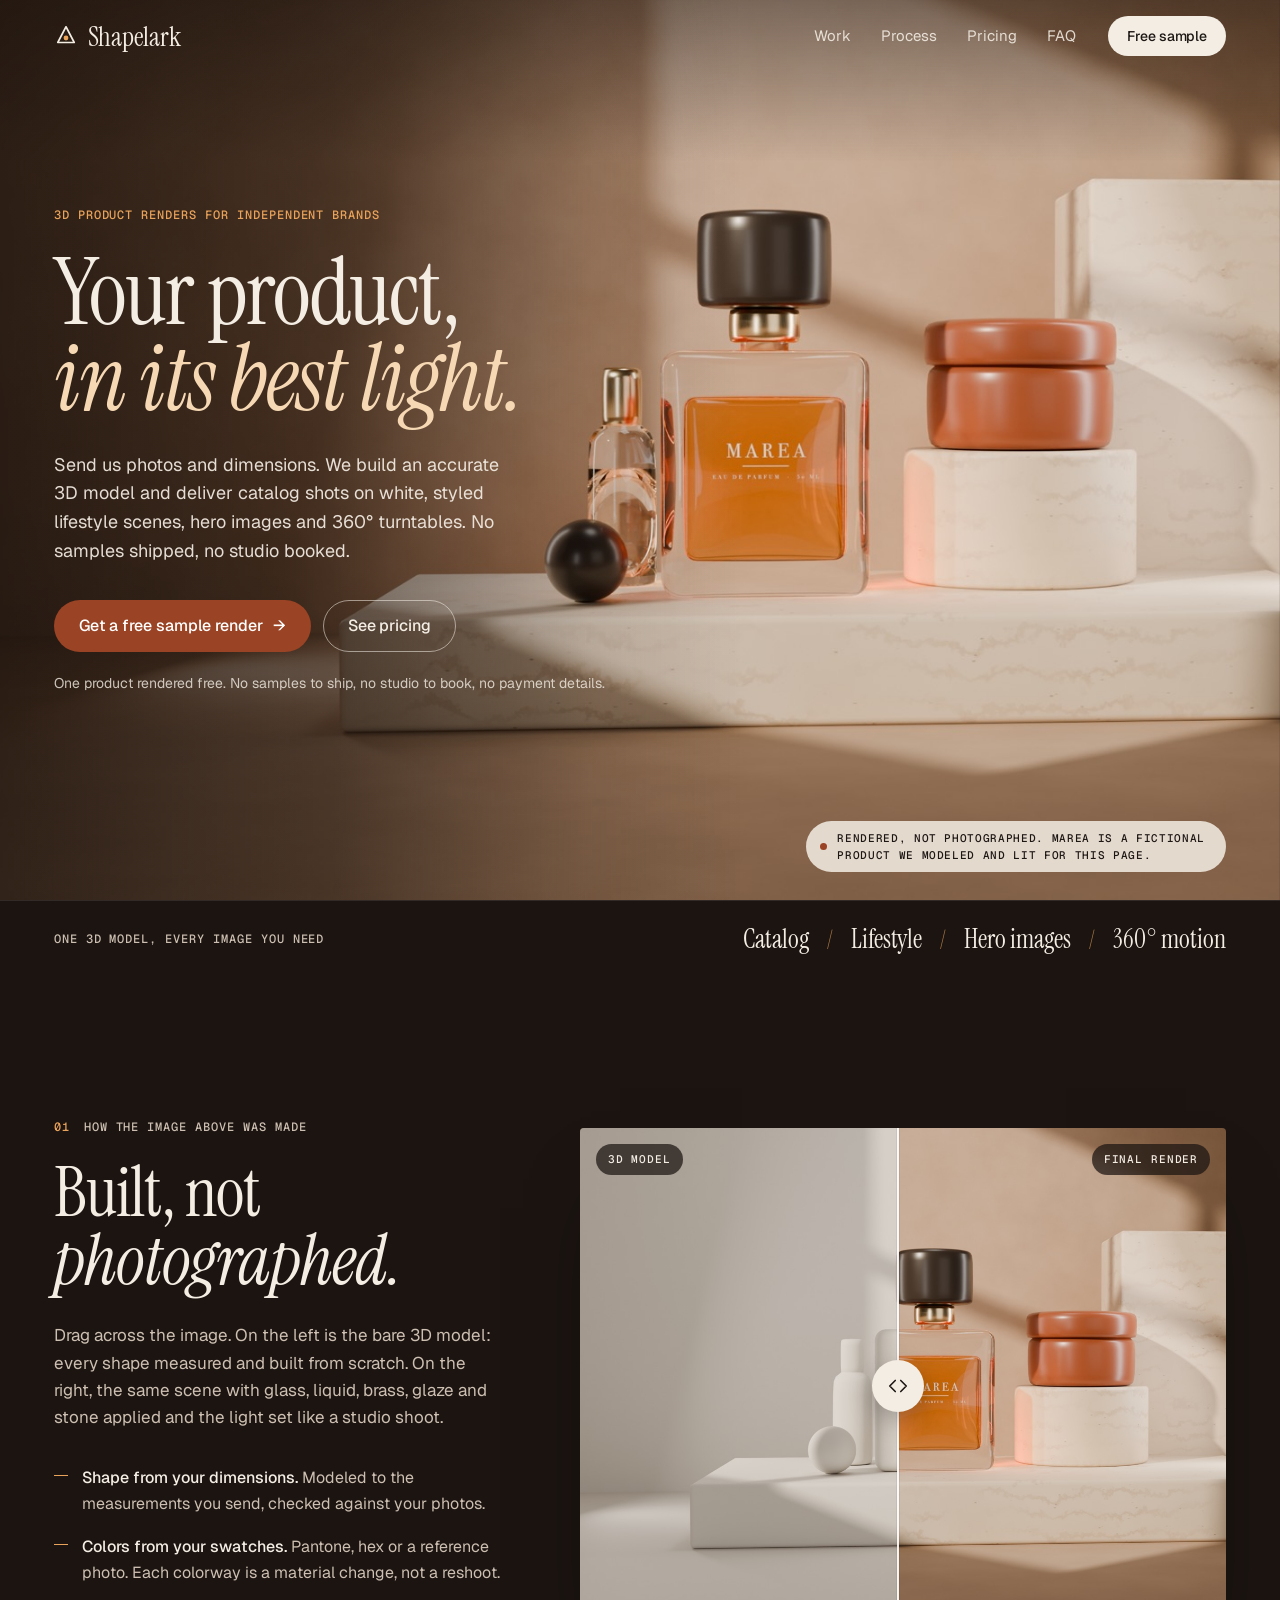
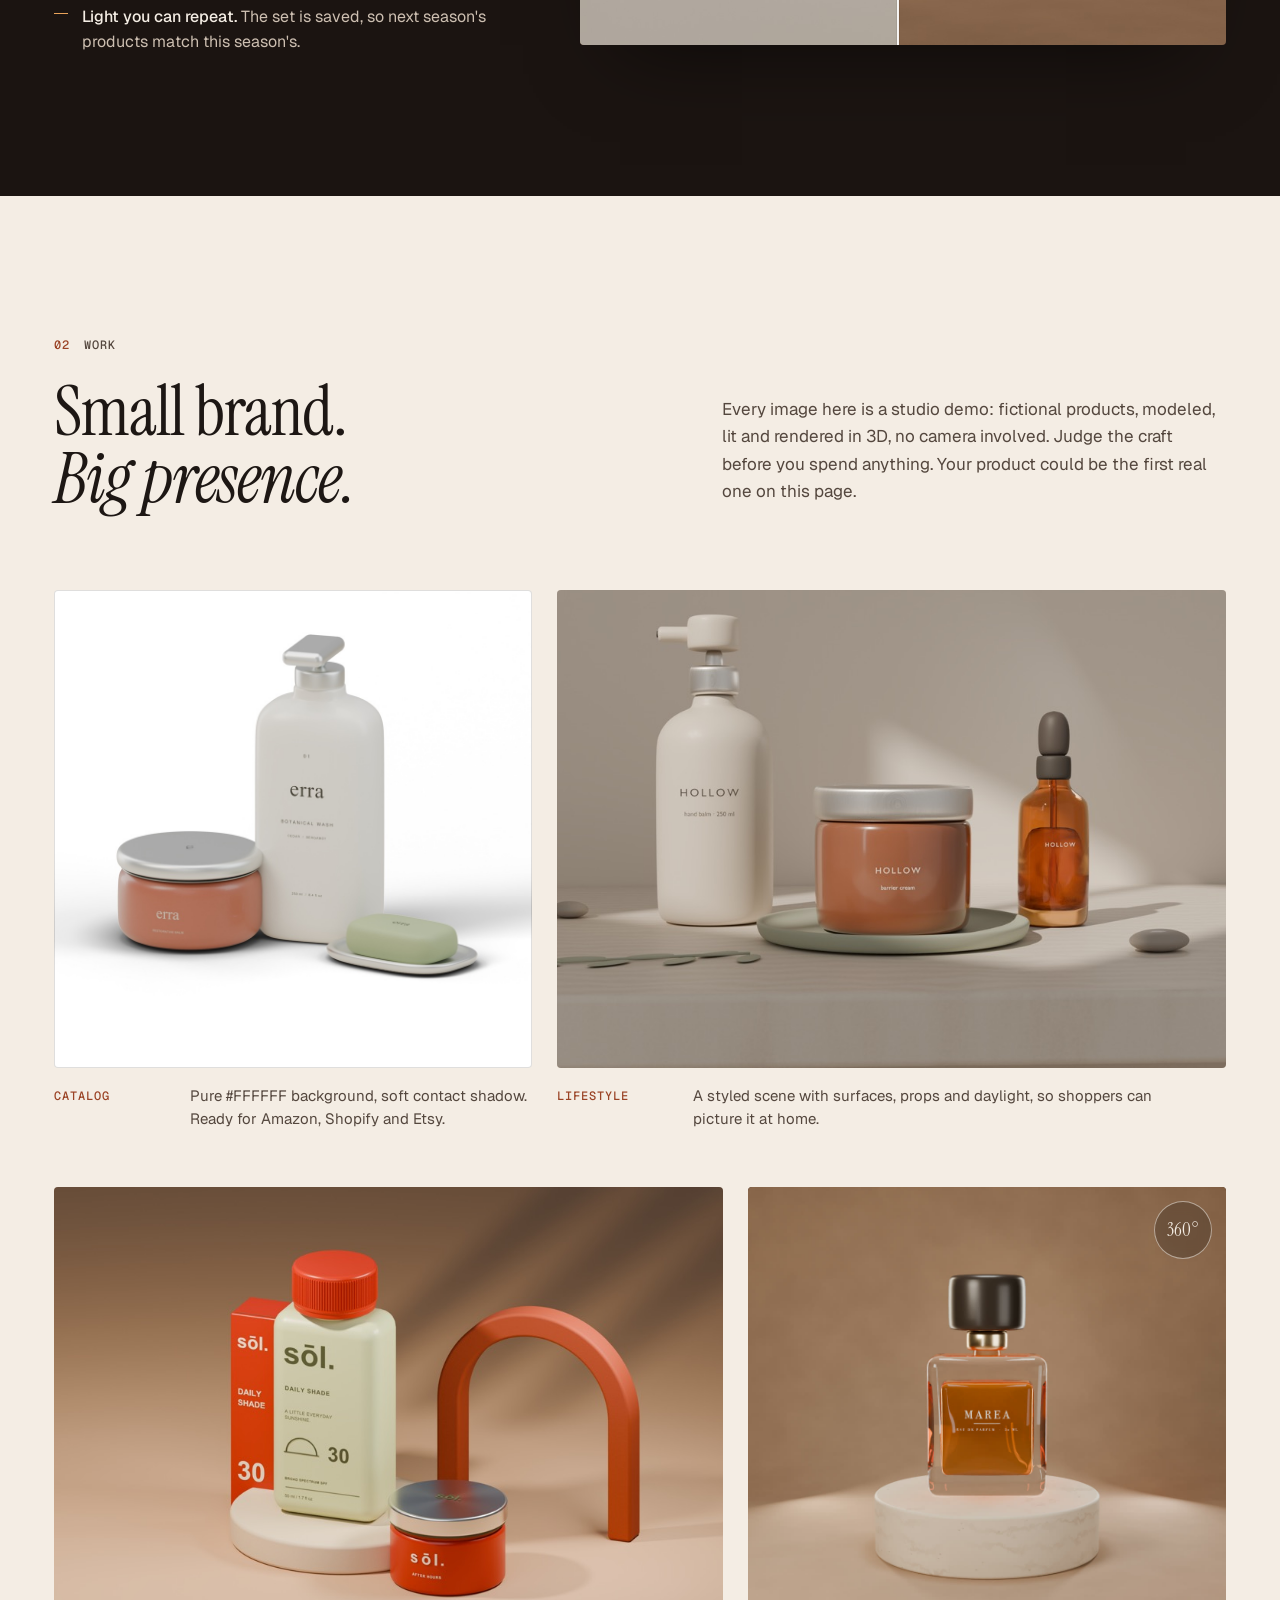
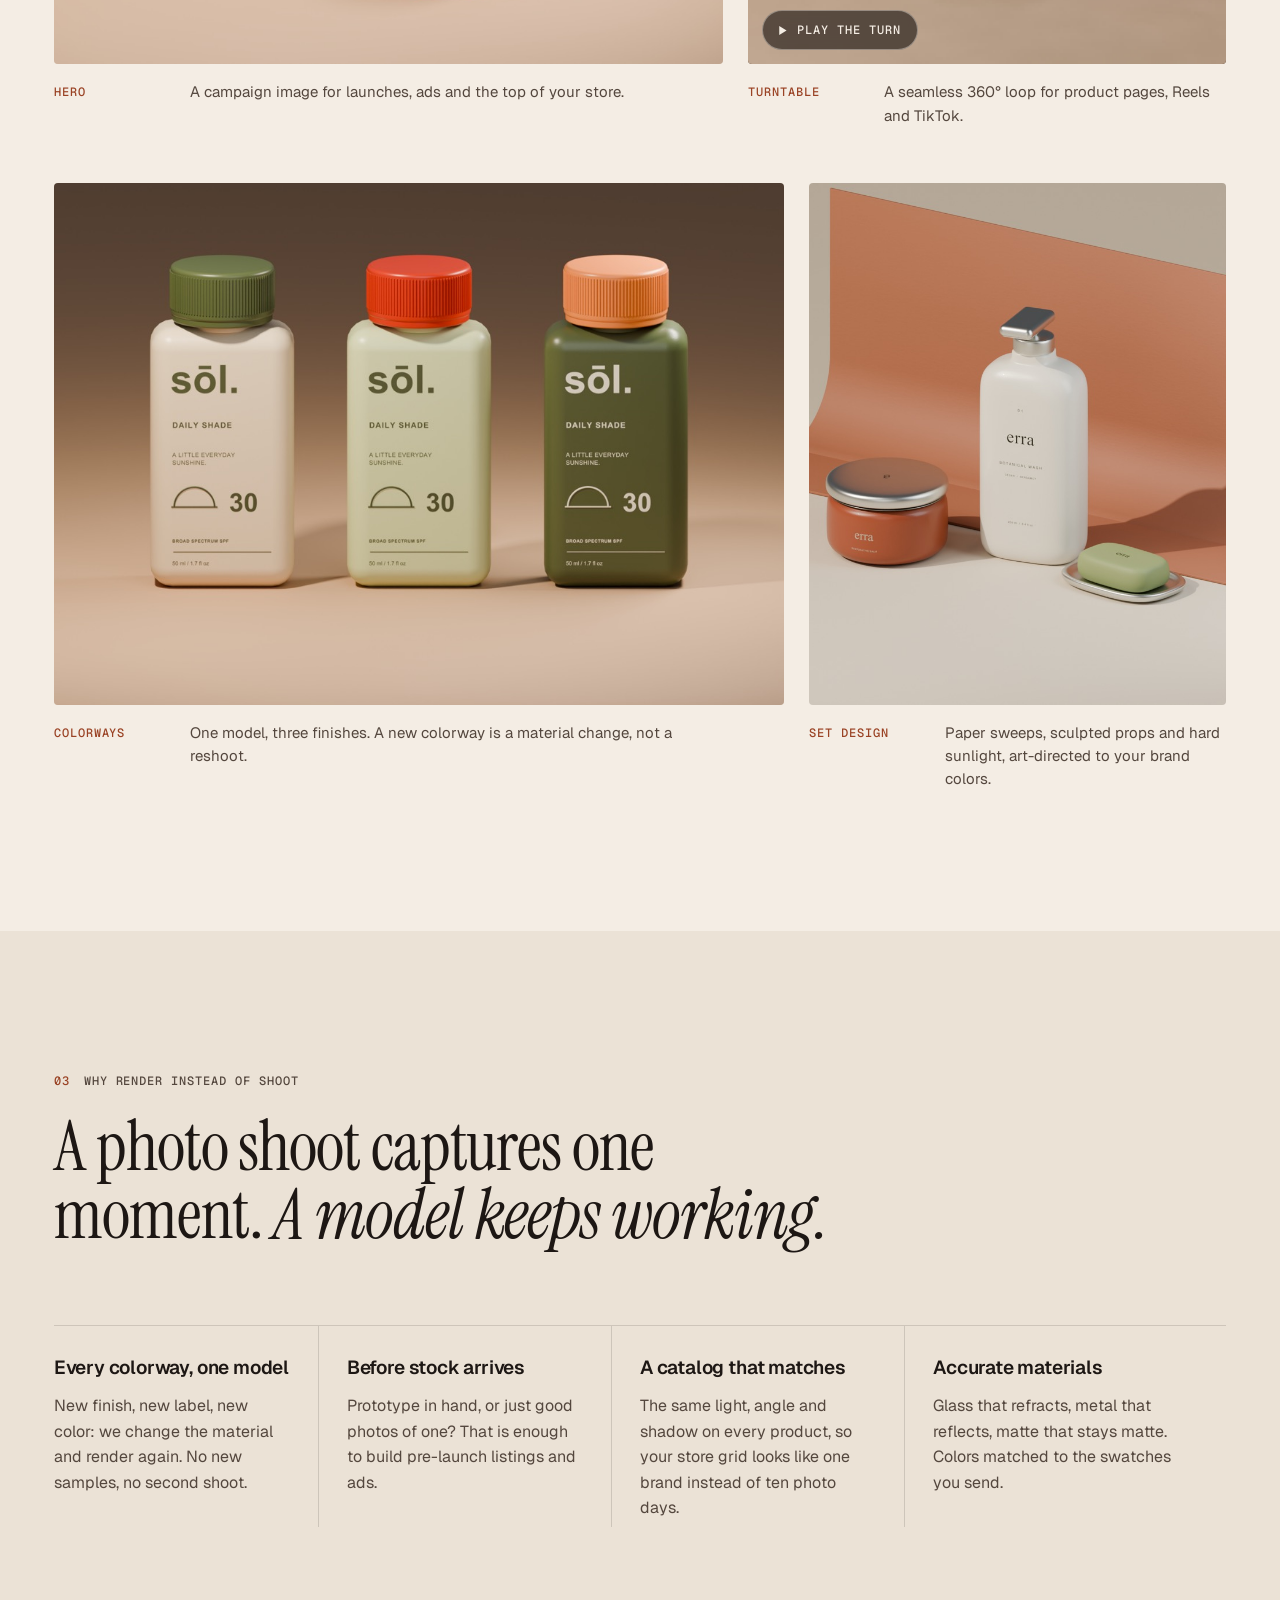
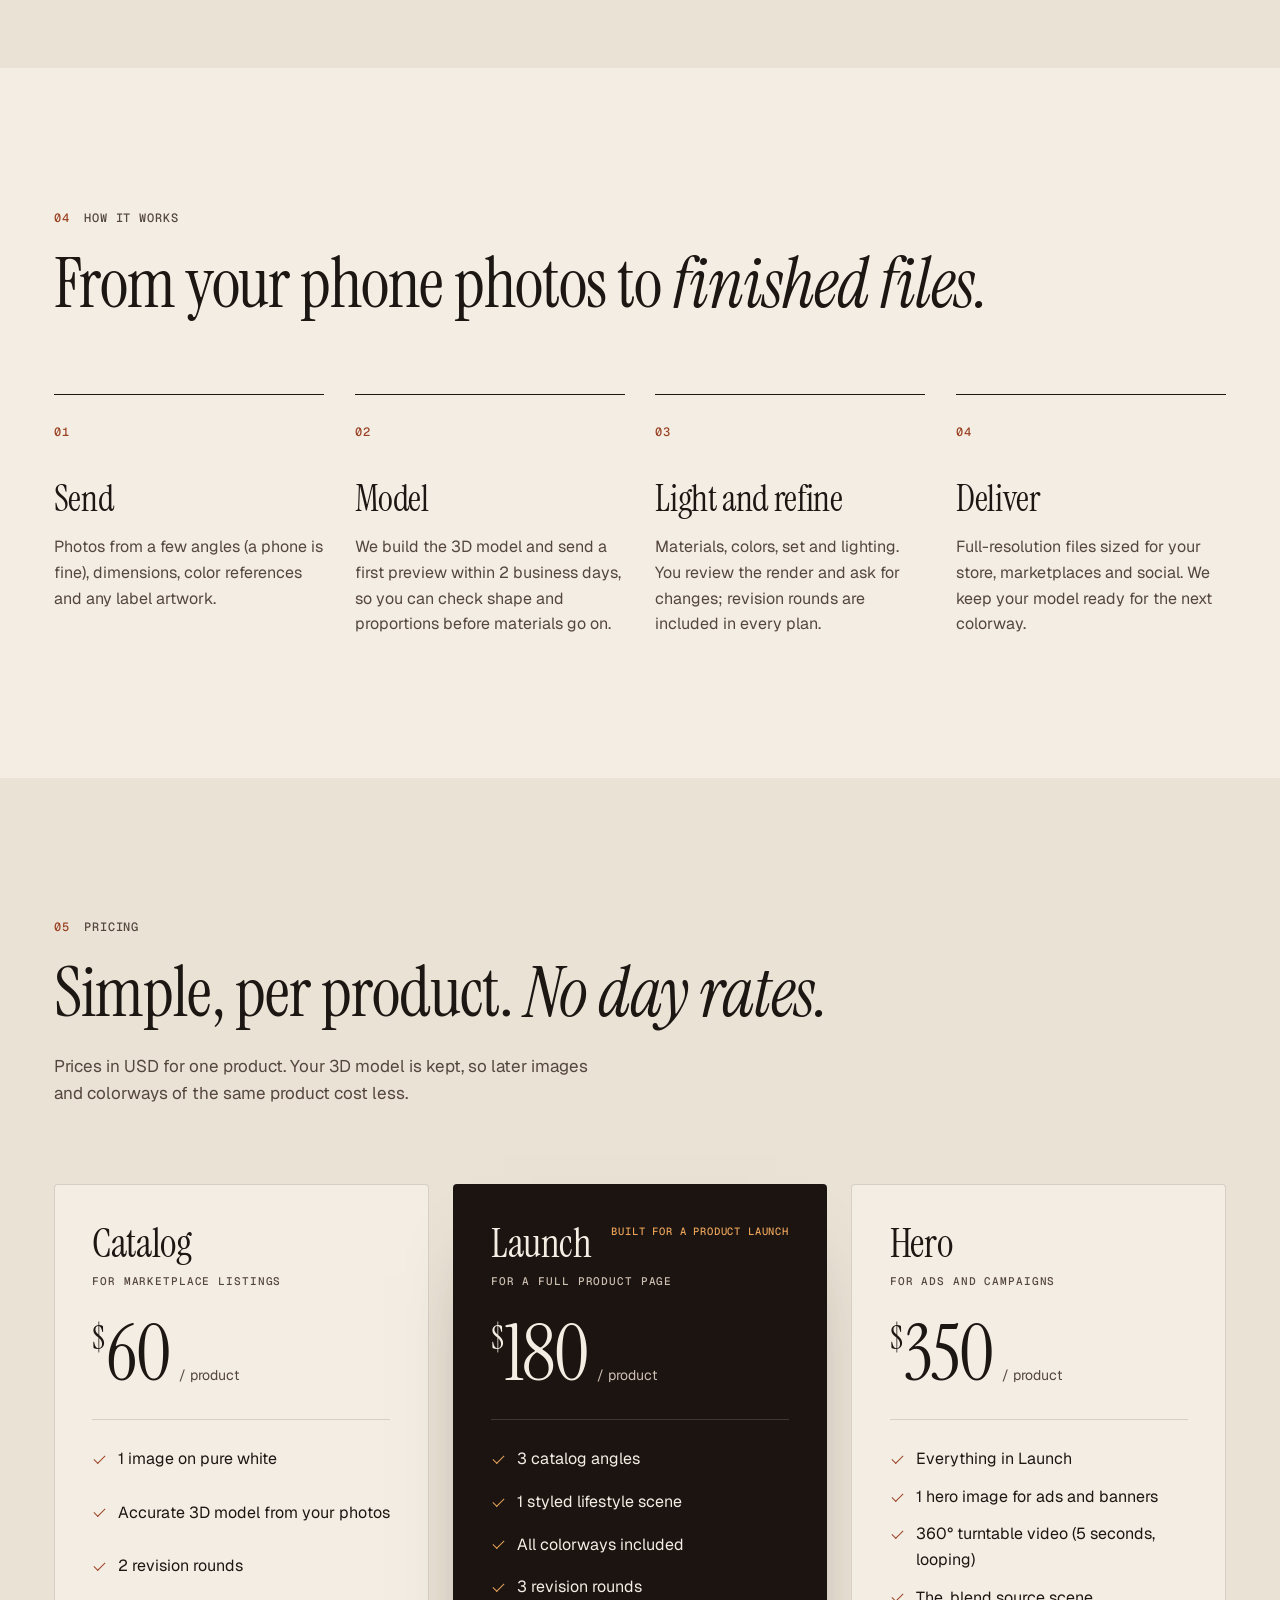
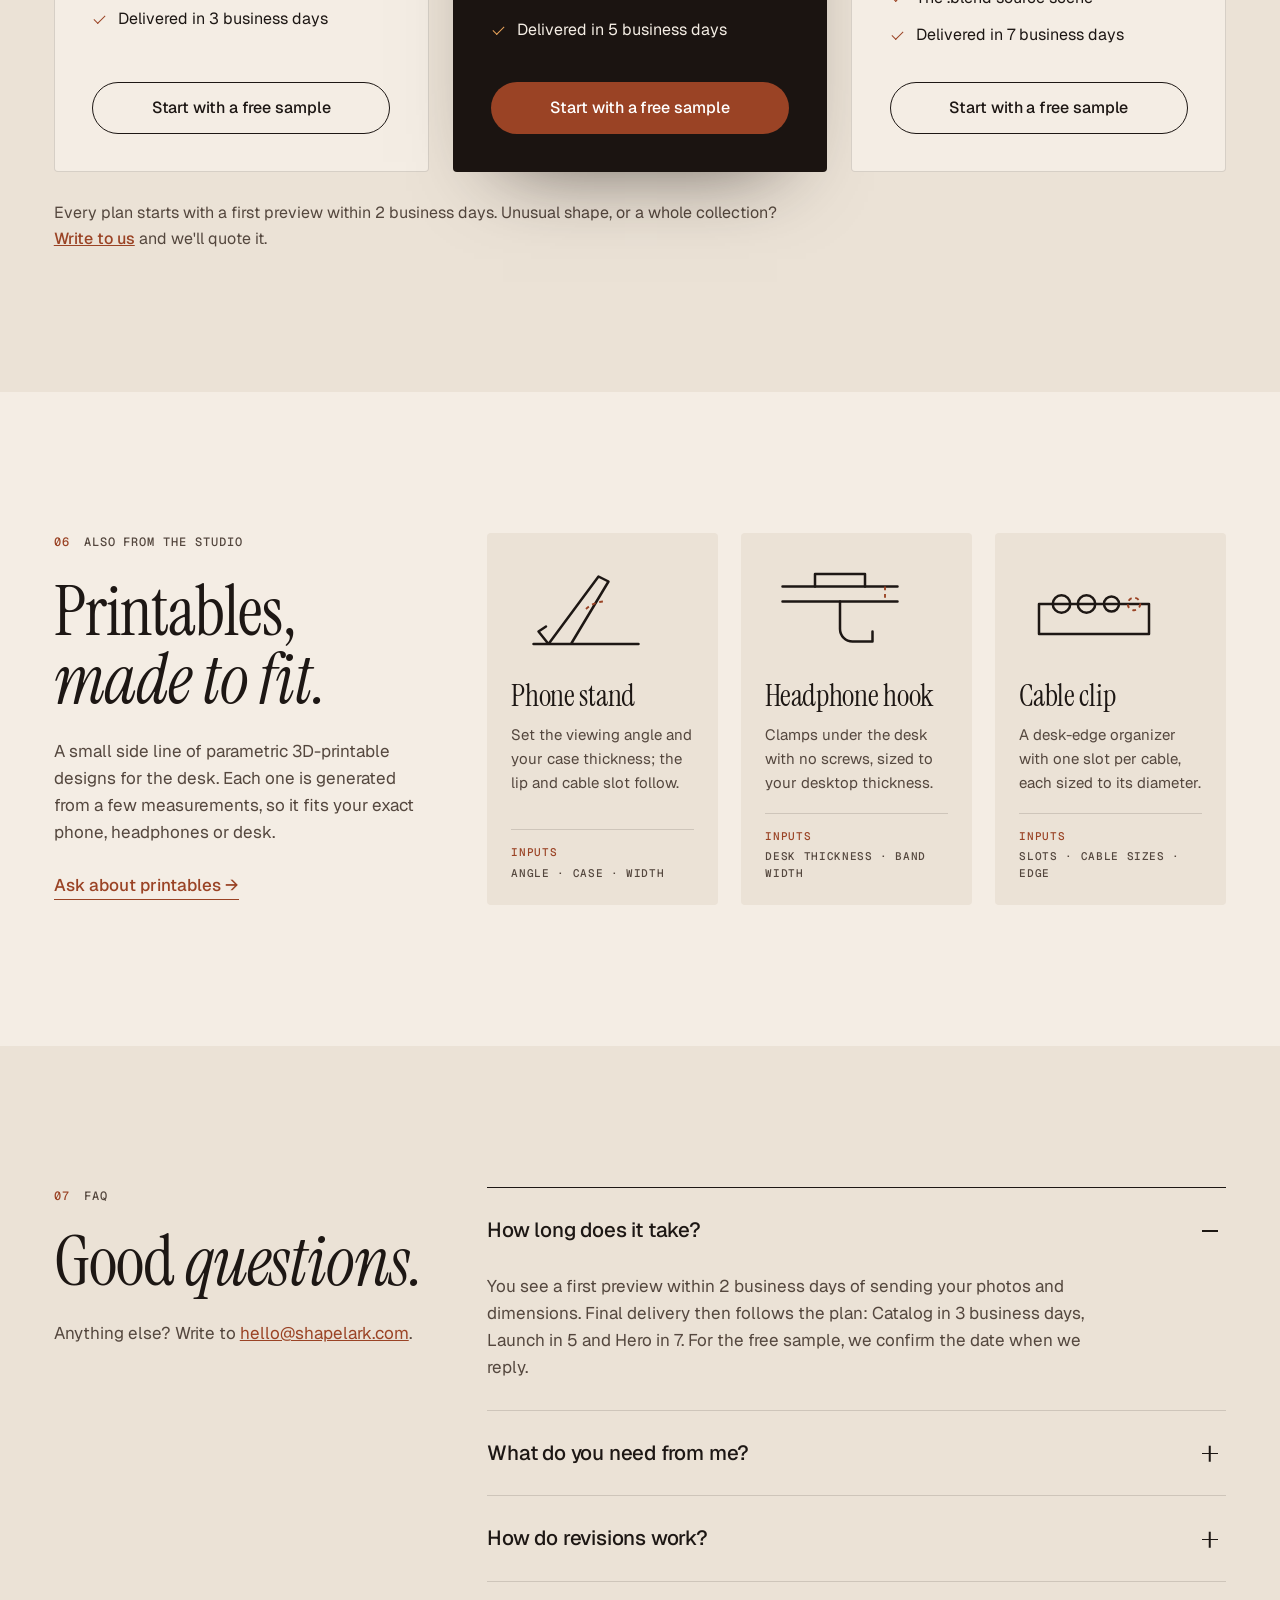
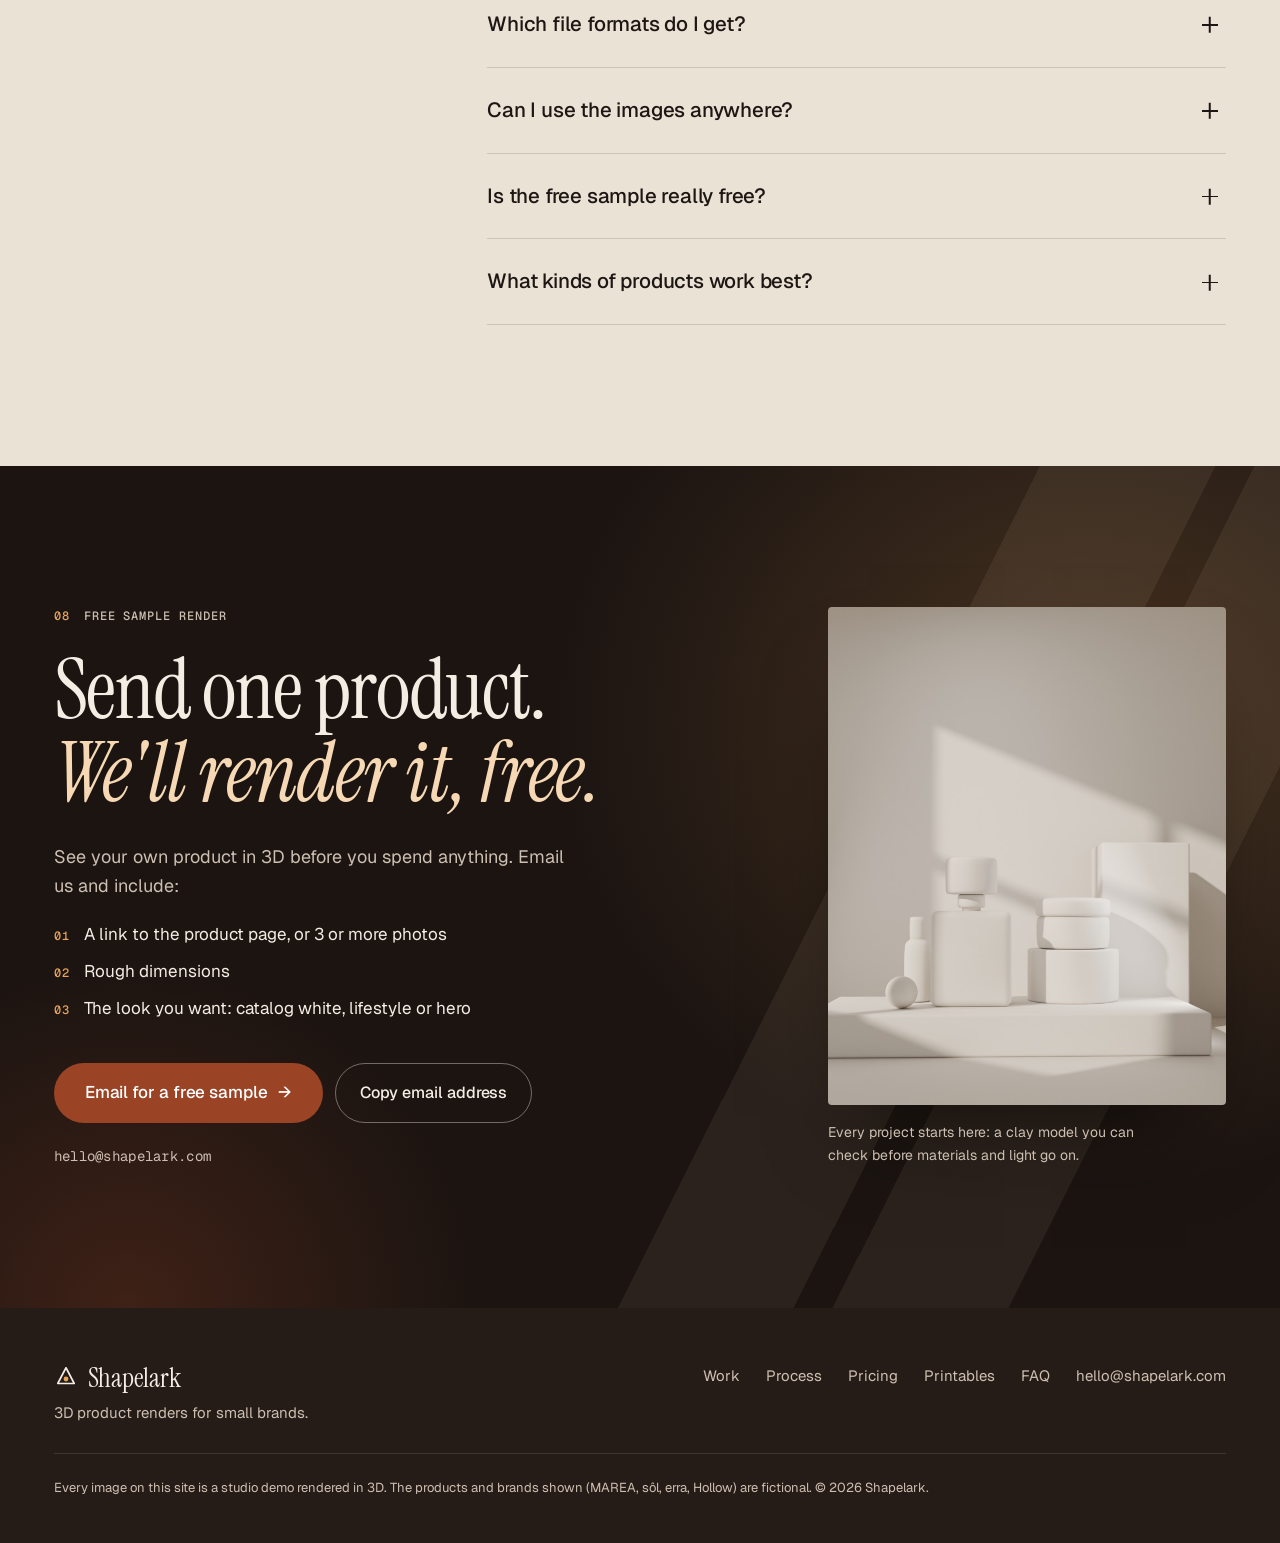
==== index.html @ feca8439 "Turntable length matches the demo (5 s) Co-Authored-By: Claude Opus 5.5 (1M context) <noreply@anthro" ====
<!doctype html>
<html lang="en">
<head>
<meta charset="utf-8">
<meta name="viewport" content="width=device-width, initial-scale=1, viewport-fit=cover">
<title>Shapelark | 3D product renders for small brands</title>
<meta name="description" content="Catalog shots on white, lifestyle scenes, hero images and 360° turntables, rendered in 3D from your product photos. No samples shipped, no studio booked. Get a free sample render of one product.">
<link rel="canonical" href="https://shapelark.com/">
<meta name="theme-color" content="#1b1411">
<meta name="color-scheme" content="light">

<meta property="og:type" content="website">
<meta property="og:site_name" content="Shapelark">
<meta property="og:url" content="https://shapelark.com/">
<meta property="og:title" content="Shapelark | Your product, in its best light">
<meta property="og:description" content="3D product renders for Shopify, Etsy and Amazon brands. Catalog on white, lifestyle scenes, hero images and 360° turntables, without a photo shoot. Your first render is free.">
<meta property="og:image" content="https://shapelark.com/img/og.jpg">
<meta property="og:image:width" content="1200">
<meta property="og:image:height" content="630">
<meta property="og:image:alt" content="A 3D-rendered amber perfume bottle and terracotta jar on travertine in warm window light">
<meta name="twitter:card" content="summary_large_image">
<meta name="twitter:title" content="Shapelark | Your product, in its best light">
<meta name="twitter:description" content="3D product renders for small brands. Your first render is free.">
<meta name="twitter:image" content="https://shapelark.com/img/og.jpg">

<link rel="icon" href="data:image/svg+xml,%3Csvg xmlns='http://www.w3.org/2000/svg' viewBox='0 0 64 64'%3E%3Crect width='64' height='64' rx='14' fill='%231b1411'/%3E%3Cpath d='M18 44 L32 16 L46 44 Z' fill='none' stroke='%23e9a35a' stroke-width='4' stroke-linejoin='round'/%3E%3Ccircle cx='32' cy='36' r='4.5' fill='%23f3ece3'/%3E%3C/svg%3E">

<link rel="preconnect" href="https://fonts.googleapis.com">
<link rel="preconnect" href="https://fonts.gstatic.com" crossorigin>
<link rel="stylesheet" href="https://fonts.googleapis.com/css2?family=Geist:wght@400;500;600&family=Geist+Mono:wght@400;500&family=Instrument+Serif:ital@0;1&display=swap">

<link rel="preload" as="image" href="img/hero-1600.jpg" imagesrcset="img/hero-1600.jpg 1600w, img/hero-2400.jpg 2400w" imagesizes="100vw" media="(min-width: 761px)">
<link rel="preload" as="image" href="img/hero-portrait-720.jpg" imagesrcset="img/hero-portrait-720.jpg 720w, img/hero-portrait-1080.jpg 1080w" imagesizes="100vw" media="(max-width: 760px)">
<link rel="stylesheet" href="styles.css">

<script type="application/ld+json">
{
  "@context": "https://schema.org",
  "@type": "ProfessionalService",
  "name": "Shapelark",
  "url": "https://shapelark.com/",
  "email": "hello@shapelark.com",
  "image": "https://shapelark.com/img/og.jpg",
  "description": "3D product renders for small e-commerce brands: catalog images on white, lifestyle scenes, hero images and 360° turntable videos, made from product photos and dimensions.",
  "makesOffer": [
    {"@type": "Offer", "name": "Catalog", "price": "60", "priceCurrency": "USD", "description": "1 white-background image, 2 revisions, 3-day delivery, per product"},
    {"@type": "Offer", "name": "Launch", "price": "180", "priceCurrency": "USD", "description": "3 angles and 1 lifestyle scene, all colorways, 3 revisions, 5-day delivery, per product"},
    {"@type": "Offer", "name": "Hero", "price": "350", "priceCurrency": "USD", "description": "Launch plus a hero image, a 5-second turntable video and the .blend source scene, 7-day delivery, per product"}
  ]
}
</script>
</head>
<body>
<a class="skip" href="#main">Skip to content</a>

<header class="site-header" data-header>
  <div class="bar">
    <a class="brand" href="#top" aria-label="Shapelark, back to top">
      <svg class="brand-mark" viewBox="0 0 32 32" aria-hidden="true"><path d="M5 26 L16 5 L27 26 Z" fill="none" stroke="currentColor" stroke-width="2.2" stroke-linejoin="round"/><circle cx="16" cy="20" r="3.2" fill="var(--amber)"/></svg>
      <span>Shapelark</span>
    </a>
    <nav class="nav" aria-label="Main">
      <a href="#work">Work</a>
      <a href="#process">Process</a>
      <a href="#pricing">Pricing</a>
      <a href="#faq">FAQ</a>
    </nav>
    <a class="btn btn-small" href="#sample">Free sample</a>
  </div>
</header>

<main id="main">

  <!-- HERO -->
  <section class="hero" id="top" aria-labelledby="hero-title">
    <figure class="hero-media">
      <picture>
        <source media="(max-width: 760px)" srcset="img/hero-portrait-720.jpg 720w, img/hero-portrait-1080.jpg 1080w" sizes="100vw" width="1080" height="1350">
        <img src="img/hero-1600.jpg" srcset="img/hero-1600.jpg 1600w, img/hero-2400.jpg 2400w" sizes="100vw" width="2400" height="1500"
             alt="An amber perfume bottle with a dark cap, a small glass vial and a terracotta jar on honed travertine, with warm afternoon window light falling across a plaster wall."
             fetchpriority="high" decoding="async">
      </picture>
      <figcaption class="hero-caption"><span class="dot" aria-hidden="true"></span>Rendered, not photographed. MAREA is a fictional product we modeled and lit for this page.</figcaption>
    </figure>
    <div class="hero-copy">
      <div class="hero-head">
        <p class="eyebrow">3D product renders for independent brands</p>
        <h1 id="hero-title">Your product,<br><em>in its best light.</em></h1>
      </div>
      <p class="lede">Send us photos and dimensions. We build an accurate 3D model and deliver catalog shots on white, styled lifestyle scenes, hero images and 360° turntables. No samples shipped, no studio booked.</p>
      <div class="cta-row">
        <a class="btn btn-primary" href="#sample">Get a free sample render <span aria-hidden="true" class="arrow">→</span></a>
        <a class="btn btn-ghost" href="#pricing">See pricing</a>
      </div>
      <p class="fine">One product rendered free. No samples to ship, no studio to book, no payment details.</p>
    </div>
  </section>

  <div class="strip" aria-label="What Shapelark makes">
    <div class="wrap strip-inner">
      <p class="strip-label">One 3D model, every image you need</p>
      <ul class="strip-list" role="list">
        <li><a href="#w-catalog">Catalog</a></li>
        <li><a href="#w-lifestyle">Lifestyle</a></li>
        <li><a href="#w-hero">Hero images</a></li>
        <li><a href="#w-turntable">360° motion</a></li>
      </ul>
    </div>
  </div>

  <!-- MODEL VS RENDER -->
  <section class="section dark" id="craft" aria-labelledby="craft-title">
    <div class="wrap craft">
      <div class="craft-copy reveal">
        <p class="kicker"><span>01</span> How the image above was made</p>
        <h2 id="craft-title">Built, not<br><em>photographed.</em></h2>
        <p>Drag across the image. On the left is the bare 3D model: every shape measured and built from scratch. On the right, the same scene with glass, liquid, brass, glaze and stone applied and the light set like a studio shoot.</p>
        <ul class="ticks">
          <li><b>Shape from your dimensions.</b> Modeled to the measurements you send, checked against your photos.</li>
          <li><b>Colors from your swatches.</b> Pantone, hex or a reference photo. Each colorway is a material change, not a reshoot.</li>
          <li><b>Light you can repeat.</b> The set is saved, so next season's products match this season's.</li>
        </ul>
      </div>
      <div class="compare reveal" data-compare style="--pos: 66%">
        <picture class="layer layer-final">
          <source media="(max-width: 760px)" srcset="img/hero-portrait-720.jpg 720w, img/hero-portrait-1080.jpg 1080w" sizes="100vw">
          <img src="img/hero-1600.jpg" srcset="img/hero-1600.jpg 1600w, img/hero-2400.jpg 2400w" sizes="(min-width: 1100px) 60vw, 100vw" width="2400" height="1500" loading="lazy" decoding="async"
               alt="Final render: the perfume bottle, vial and jar with full materials and warm light.">
        </picture>
        <picture class="layer layer-clay" aria-hidden="true">
          <source media="(max-width: 760px)" srcset="img/hero-portrait-clay-720.jpg 720w, img/hero-portrait-clay-1080.jpg 1080w" sizes="100vw">
          <img src="img/hero-clay-1600.jpg" srcset="img/hero-clay-1600.jpg 1600w, img/hero-clay-2400.jpg 2400w" sizes="(min-width: 1100px) 60vw, 100vw" width="2400" height="1500" loading="lazy" decoding="async" alt="">
        </picture>
        <span class="tag tag-l">3D model</span>
        <span class="tag tag-r">Final render</span>
        <span class="handle" aria-hidden="true"><span class="knob"><svg viewBox="0 0 24 24"><path d="M9 6l-6 6 6 6M15 6l6 6-6 6" fill="none" stroke="currentColor" stroke-width="1.8" stroke-linecap="round" stroke-linejoin="round"/></svg></span></span>
        <label class="sr-only" for="compare-range">Reveal the bare 3D model or the final render</label>
        <input id="compare-range" class="compare-range" type="range" min="0" max="100" value="50" step="1">
      </div>
    </div>
  </section>

  <!-- WORK -->
  <section class="section" id="work" aria-labelledby="work-title">
    <div class="wrap">
      <div class="section-head section-head-split reveal">
        <div>
          <p class="kicker"><span>02</span> Work</p>
          <h2 id="work-title">Small brand. <em>Big presence.</em></h2>
        </div>
        <p class="section-note">Every image here is a studio demo: fictional products, modeled, lit and rendered in 3D, no camera involved. Judge the craft before you spend anything. Your product could be the first real one on this page.</p>
      </div>

      <div class="bento">
        <div class="bento-row row-a">
          <figure class="work" id="w-catalog">
            <div class="frame frame-white ar-square"><img src="img/catalog-erra-1000.jpg" srcset="img/catalog-erra-1000.jpg 1000w, img/catalog-erra-1600.jpg 1600w" sizes="(min-width: 761px) 42vw, 100vw" width="1600" height="1600" loading="lazy" decoding="async" alt="Catalog shot on pure white: a white erra botanical wash pump bottle, a terracotta balm jar with an aluminium lid and a sage soap bar on a metal dish, with soft contact shadows."></div>
            <figcaption><span class="w-label">Catalog</span><span class="w-text">Pure #FFFFFF background, soft contact shadow. Ready for Amazon, Shopify and Etsy.</span></figcaption>
          </figure>
          <figure class="work" id="w-lifestyle">
            <div class="frame fill">
              <picture>
                <source media="(max-width: 760px)" srcset="img/hollow-skincare-mobile-720.jpg">
                <img src="img/hollow-skincare-1000.jpg" srcset="img/hollow-skincare-1000.jpg 1000w, img/hollow-skincare-1600.jpg 1600w" sizes="(min-width: 761px) 58vw, 100vw" width="1600" height="1000" loading="lazy" decoding="async" alt="Lifestyle scene: a cream Hollow hand balm pump, a terracotta barrier cream jar on a sage dish and an amber dropper bottle on a stone shelf in soft window light.">
              </picture>
            </div>
            <figcaption><span class="w-label">Lifestyle</span><span class="w-text">A styled scene with surfaces, props and daylight, so shoppers can picture it at home.</span></figcaption>
          </figure>
        </div>
        <div class="bento-row row-b">
          <figure class="work" id="w-hero">
            <div class="frame fill">
              <picture>
                <source media="(max-width: 760px)" srcset="img/sol-sunscreen-portrait-720.jpg">
                <img src="img/sol-sunscreen-1000.jpg" srcset="img/sol-sunscreen-1000.jpg 1000w, img/sol-sunscreen-1600.jpg 1600w" sizes="(min-width: 761px) 58vw, 100vw" width="1600" height="1000" loading="lazy" decoding="async" alt="Hero image: a sôl Daily Shade SPF 30 sunscreen bottle with a vermilion cap, its carton and an After Hours balm jar, framed by a terracotta arch on an apricot set.">
              </picture>
            </div>
            <figcaption><span class="w-label">Hero</span><span class="w-text">A campaign image for launches, ads and the top of your store.</span></figcaption>
          </figure>
          <figure class="work" id="w-turntable">
            <div class="frame frame-video ar-square">
              <video data-autoplay muted loop playsinline preload="none" poster="img/turntable-marea.jpg" width="1080" height="1080" aria-label="Five-second 360-degree turntable of the MAREA perfume bottle rotating on a travertine pedestal.">
                <source src="media/turntable-marea.mp4" type="video/mp4">
              </video>
              <span class="badge-360" aria-hidden="true">360°</span>
              <button class="video-toggle" type="button" data-video-toggle aria-pressed="false"><svg class="vt-icon vt-play" viewBox="0 0 16 16" aria-hidden="true"><path d="M4 2.5v11l9-5.5z" fill="currentColor"/></svg><svg class="vt-icon vt-pause" viewBox="0 0 16 16" aria-hidden="true"><path d="M4 2.5h3v11H4zM9 2.5h3v11H9z" fill="currentColor"/></svg><span class="vt-text vt-play">Play the turn</span><span class="vt-text vt-pause">Pause</span></button>
            </div>
            <figcaption><span class="w-label">Turntable</span><span class="w-text">A seamless 360° loop for product pages, Reels and TikTok.</span></figcaption>
          </figure>
        </div>
        <div class="bento-row row-c">
          <figure class="work" id="w-colorways">
            <div class="frame fill">
              <img src="img/colorways-1000.jpg" srcset="img/colorways-1000.jpg 1000w, img/colorways-1600.jpg 1600w" sizes="(min-width: 761px) 58vw, 100vw" width="1600" height="1200" loading="lazy" decoding="async" alt="Colorways: three sôl sunscreen bottles side by side, in sand with an olive cap, sage with a vermilion cap and deep olive with an orange cap.">
            </div>
            <figcaption><span class="w-label">Colorways</span><span class="w-text">One model, three finishes. A new colorway is a material change, not a reshoot.</span></figcaption>
          </figure>
          <figure class="work" id="w-scene">
            <div class="frame ar-portrait"><img src="img/erra-bath-portrait-720.jpg" width="900" height="1125" loading="lazy" decoding="async" alt="Art-directed set: an erra botanical wash bottle, balm jar and soap on a curved terracotta paper sweep with a hard sunlit shadow."></div>
            <figcaption><span class="w-label">Set design</span><span class="w-text">Paper sweeps, sculpted props and hard sunlight, art-directed to your brand colors.</span></figcaption>
          </figure>
        </div>
      </div>
    </div>
  </section>

  <!-- WHY 3D -->
  <section class="section paper-2" id="why" aria-labelledby="why-title">
    <div class="wrap">
      <div class="section-head reveal">
        <p class="kicker"><span>03</span> Why render instead of shoot</p>
        <h2 id="why-title">A photo shoot captures one moment. <em>A model keeps working.</em></h2>
      </div>
      <div class="why-grid">
        <article class="why reveal">
          <h3>Every colorway, one model</h3>
          <p>New finish, new label, new color: we change the material and render again. No new samples, no second shoot.</p>
        </article>
        <article class="why reveal">
          <h3>Before stock arrives</h3>
          <p>Prototype in hand, or just good photos of one? That is enough to build pre-launch listings and ads.</p>
        </article>
        <article class="why reveal">
          <h3>A catalog that matches</h3>
          <p>The same light, angle and shadow on every product, so your store grid looks like one brand instead of ten photo days.</p>
        </article>
        <article class="why reveal">
          <h3>Accurate materials</h3>
          <p>Glass that refracts, metal that reflects, matte that stays matte. Colors matched to the swatches you send.</p>
        </article>
      </div>
    </div>
  </section>

  <!-- PROCESS -->
  <section class="section" id="process" aria-labelledby="process-title">
    <div class="wrap">
      <div class="section-head reveal">
        <p class="kicker"><span>04</span> How it works</p>
        <h2 id="process-title">From your phone photos to <em>finished files.</em></h2>
      </div>
      <ol class="steps">
        <li class="step reveal">
          <span class="step-n">01</span>
          <h3>Send</h3>
          <p>Photos from a few angles (a phone is fine), dimensions, color references and any label artwork.</p>
        </li>
        <li class="step reveal">
          <span class="step-n">02</span>
          <h3>Model</h3>
          <p>We build the 3D model and send a first preview within 2 business days, so you can check shape and proportions before materials go on.</p>
        </li>
        <li class="step reveal">
          <span class="step-n">03</span>
          <h3>Light and refine</h3>
          <p>Materials, colors, set and lighting. You review the render and ask for changes; revision rounds are included in every plan.</p>
        </li>
        <li class="step reveal">
          <span class="step-n">04</span>
          <h3>Deliver</h3>
          <p>Full-resolution files sized for your store, marketplaces and social. We keep your model ready for the next colorway.</p>
        </li>
      </ol>
    </div>
  </section>

  <!-- PRICING -->
  <section class="section paper-2" id="pricing" aria-labelledby="pricing-title">
    <div class="wrap">
      <div class="section-head reveal">
        <p class="kicker"><span>05</span> Pricing</p>
        <h2 id="pricing-title">Simple, per product. <em>No day rates.</em></h2>
        <p class="section-note">Prices in USD for one product. Your 3D model is kept, so later images and colorways of the same product cost less.</p>
      </div>
      <div class="plans">
        <article class="plan reveal" aria-labelledby="plan-catalog">
          <header>
            <h3 id="plan-catalog">Catalog</h3>
            <p class="plan-for">For marketplace listings</p>
            <p class="price"><span class="cur">$</span>60<span class="per">/ product</span></p>
          </header>
          <ul>
            <li>1 image on pure white</li>
            <li>Accurate 3D model from your photos</li>
            <li>2 revision rounds</li>
            <li>Delivered in 3 business days</li>
          </ul>
          <a class="btn btn-line" href="#sample">Start with a free sample</a>
        </article>
        <article class="plan plan-featured reveal" aria-labelledby="plan-launch">
          <p class="plan-badge">Built for a product launch</p>
          <header>
            <h3 id="plan-launch">Launch</h3>
            <p class="plan-for">For a full product page</p>
            <p class="price"><span class="cur">$</span>180<span class="per">/ product</span></p>
          </header>
          <ul>
            <li>3 catalog angles</li>
            <li>1 styled lifestyle scene</li>
            <li>All colorways included</li>
            <li>3 revision rounds</li>
            <li>Delivered in 5 business days</li>
          </ul>
          <a class="btn btn-primary" href="#sample">Start with a free sample</a>
        </article>
        <article class="plan reveal" aria-labelledby="plan-hero">
          <header>
            <h3 id="plan-hero">Hero</h3>
            <p class="plan-for">For ads and campaigns</p>
            <p class="price"><span class="cur">$</span>350<span class="per">/ product</span></p>
          </header>
          <ul>
            <li>Everything in Launch</li>
            <li>1 hero image for ads and banners</li>
            <li>360° turntable video (5 seconds, looping)</li>
            <li>The .blend source scene</li>
            <li>Delivered in 7 business days</li>
          </ul>
          <a class="btn btn-line" href="#sample">Start with a free sample</a>
        </article>
      </div>
      <p class="plans-note reveal">Every plan starts with a first preview within 2 business days. Unusual shape, or a whole collection? <a href="mailto:hello@shapelark.com?subject=Collection%20quote">Write to us</a> and we'll quote it.</p>
    </div>
  </section>

  <!-- PRINTABLES -->
  <section class="section" id="printables" aria-labelledby="printables-title">
    <div class="wrap printables">
      <div class="printables-copy reveal">
        <p class="kicker"><span>06</span> Also from the studio</p>
        <h2 id="printables-title">Printables, <em>made to fit.</em></h2>
        <p>A small side line of parametric 3D-printable designs for the desk. Each one is generated from a few measurements, so it fits your exact phone, headphones or desk.</p>
        <a class="link" href="mailto:hello@shapelark.com?subject=Printables">Ask about printables <span aria-hidden="true">→</span></a>
      </div>
      <ul class="print-list" role="list">
        <li class="print reveal">
          <svg viewBox="0 0 120 80" aria-hidden="true"><path d="M18 68 H102 M30 68 L70 14 L78 18 L48 68 M30 68 L22 58 L28 54" fill="none" stroke="currentColor" stroke-width="2" stroke-linejoin="round" stroke-linecap="round"/><path d="M60 40 a22 22 0 0 1 16 -6" fill="none" stroke="var(--terra)" stroke-width="1.5" stroke-dasharray="3 3"/></svg>
          <h3>Phone stand</h3>
          <p>Set the viewing angle and your case thickness; the lip and cable slot follow.</p>
          <dl><dt>Inputs</dt><dd>angle · case · width</dd></dl>
        </li>
        <li class="print reveal">
          <svg viewBox="0 0 120 80" aria-hidden="true"><path d="M14 22 H106 M14 34 H106" fill="none" stroke="currentColor" stroke-width="2" stroke-linecap="round"/><path d="M40 22 V12 H80 V22 M60 34 V56 a10 10 0 0 0 10 10 H86 V58" fill="none" stroke="currentColor" stroke-width="2" stroke-linejoin="round" stroke-linecap="round"/><path d="M96 22 V34" stroke="var(--terra)" stroke-width="1.5" stroke-dasharray="3 3"/></svg>
          <h3>Headphone hook</h3>
          <p>Clamps under the desk with no screws, sized to your desktop thickness.</p>
          <dl><dt>Inputs</dt><dd>desk thickness · band width</dd></dl>
        </li>
        <li class="print reveal">
          <svg viewBox="0 0 120 80" aria-hidden="true"><path d="M16 60 H104 V36 H16 Z" fill="none" stroke="currentColor" stroke-width="2" stroke-linejoin="round"/><circle cx="34" cy="36" r="7" fill="none" stroke="currentColor" stroke-width="2"/><circle cx="54" cy="36" r="7" fill="none" stroke="currentColor" stroke-width="2"/><circle cx="74" cy="36" r="6" fill="none" stroke="currentColor" stroke-width="2"/><circle cx="92" cy="36" r="5" fill="none" stroke="var(--terra)" stroke-width="1.5" stroke-dasharray="3 3"/></svg>
          <h3>Cable clip</h3>
          <p>A desk-edge organizer with one slot per cable, each sized to its diameter.</p>
          <dl><dt>Inputs</dt><dd>slots · cable sizes · edge</dd></dl>
        </li>
      </ul>
    </div>
  </section>

  <!-- FAQ -->
  <section class="section paper-2" id="faq" aria-labelledby="faq-title">
    <div class="wrap faq">
      <div class="faq-head reveal">
        <p class="kicker"><span>07</span> FAQ</p>
        <h2 id="faq-title">Good <em>questions.</em></h2>
        <p>Anything else? Write to <a href="mailto:hello@shapelark.com">hello@shapelark.com</a>.</p>
      </div>
      <div class="faq-list">
        <details class="qa" open>
          <summary>How long does it take?</summary>
          <div class="qa-body"><p>You see a first preview within 2 business days of sending your photos and dimensions. Final delivery then follows the plan: Catalog in 3 business days, Launch in 5 and Hero in 7. For the free sample, we confirm the date when we reply.</p></div>
        </details>
        <details class="qa">
          <summary>What do you need from me?</summary>
          <div class="qa-body">
            <ul>
              <li>Clear photos from several angles: front, back, sides and top. Phone photos in daylight are fine.</li>
              <li>Dimensions: height, width and depth, plus anything special like a lid or a handle.</li>
              <li>Color and material references: Pantone or hex codes if you have them, or a photo next to a sheet of white paper.</li>
              <li>Logo and label artwork, ideally as vector files (SVG, PDF or AI).</li>
            </ul>
          </div>
        </details>
        <details class="qa">
          <summary>How do revisions work?</summary>
          <div class="qa-body"><p>A revision round is one set of changes, for example “make the cap a little darker and turn the label toward the camera”. Catalog includes 2 rounds; Launch and Hero include 3. You also see a clay preview before materials go on, so shape problems are caught early.</p></div>
        </details>
        <details class="qa">
          <summary>Which file formats do I get?</summary>
          <div class="qa-body"><p>Full-resolution PNG and JPEG images, sized for your store, Amazon, Etsy and social, with transparent PNGs on request. Turntables are delivered as MP4 (H.264) video. The Hero plan also includes the .blend scene file, so the model, materials and lighting stay yours.</p></div>
        </details>
        <details class="qa">
          <summary>Can I use the images anywhere?</summary>
          <div class="qa-body"><p>Yes. You get full commercial usage rights to the delivered images and video, worldwide and with no expiry: your store, marketplaces, ads, social, packaging and print. We only show your product in our portfolio if you give us permission.</p></div>
        </details>
        <details class="qa">
          <summary>Is the free sample really free?</summary>
          <div class="qa-body"><p>Yes. We render one of your products, one image, at no cost and with no payment details. If you like it and go ahead, we keep building on the same model.</p></div>
        </details>
        <details class="qa">
          <summary>What kinds of products work best?</summary>
          <div class="qa-body"><p>Products with clear shapes and real materials: bottles, jars, cosmetics, drinkware, candles, small electronics, accessories and homeware. Soft goods such as clothing are harder; ask us first and we'll tell you honestly.</p></div>
        </details>
      </div>
    </div>
  </section>

  <!-- SAMPLE / CONTACT -->
  <section class="section sample" id="sample" aria-labelledby="sample-title">
    <div class="sample-bg" aria-hidden="true"></div>
    <div class="wrap sample-inner">
      <div class="sample-copy reveal">
        <p class="kicker"><span>08</span> Free sample render</p>
        <h2 id="sample-title">Send one product.<br><em>We'll render it, free.</em></h2>
        <p>See your own product in 3D before you spend anything. Email us and include:</p>
        <ol class="send-list">
          <li>A link to the product page, or 3 or more photos</li>
          <li>Rough dimensions</li>
          <li>The look you want: catalog white, lifestyle or hero</li>
        </ol>
        <div class="cta-row">
          <a class="btn btn-primary btn-large" href="mailto:hello@shapelark.com?subject=Free%20sample%20render&amp;body=Hi%20Shapelark%2C%0A%0AProduct%20link%20or%20photos%3A%20%0ADimensions%3A%20%0ALook%20I'd%20like%20(catalog%20white%20%2F%20lifestyle%20%2F%20hero)%3A%20%0A%0AThanks!">Email for a free sample <span aria-hidden="true" class="arrow">→</span></a>
          <button class="btn btn-ghost-light copy" type="button" data-copy="hello@shapelark.com"><span data-copy-label>Copy email address</span></button>
        </div>
        <p class="email-plain">hello@shapelark.com</p>
        <p class="sr-only" role="status" aria-live="polite" data-copy-status></p>
      </div>
      <figure class="sample-art reveal">
        <img src="img/hero-portrait-clay-720.jpg" width="720" height="900" loading="lazy" decoding="async" alt="The bare clay 3D model of the perfume bottle, vial and jar in window light, before any materials are applied.">
        <figcaption>Every project starts here: a clay model you can check before materials and light go on.</figcaption>
      </figure>
    </div>
  </section>

</main>

<footer class="site-footer">
  <div class="wrap foot">
    <div class="foot-brand">
      <a class="brand" href="#top" aria-label="Shapelark, back to top">
        <svg class="brand-mark" viewBox="0 0 32 32" aria-hidden="true"><path d="M5 26 L16 5 L27 26 Z" fill="none" stroke="currentColor" stroke-width="2.2" stroke-linejoin="round"/><circle cx="16" cy="20" r="3.2" fill="var(--amber)"/></svg>
        <span>Shapelark</span>
      </a>
      <p>3D product renders for small brands.</p>
    </div>
    <nav class="foot-nav" aria-label="Footer">
      <a href="#work">Work</a>
      <a href="#process">Process</a>
      <a href="#pricing">Pricing</a>
      <a href="#printables">Printables</a>
      <a href="#faq">FAQ</a>
      <a href="mailto:hello@shapelark.com">hello@shapelark.com</a>
    </nav>
    <p class="foot-note">Every image on this site is a studio demo rendered in 3D. The products and brands shown (MAREA, sôl, erra, Hollow) are fictional. &copy; 2026 Shapelark.</p>
  </div>
</footer>

<script src="main.js" defer></script>
</body>
</html>
---- styles.css ----
/* Shapelark: warm studio light. Palette sampled from the hero render. */
:root {
  --paper: #f4ede4;
  --paper-2: #ebe2d6;
  --paper-3: #e2d6c7;
  --ink: #1d1714;
  --ink-2: #54473e;      /* muted text: 7.5:1 on paper */
  --line: rgba(29, 23, 20, 0.14);
  --espresso: #1b1411;
  --espresso-2: #261c17;
  --cream: #f4ede4;
  --cream-2: #cdbfb1;    /* muted text on espresso: 10:1 */
  --plaster: #8a6448;
  --terra: #9a4325;      /* CTA: white text 7.3:1 */
  --terra-hover: #84371d;
  --amber: #e9a35a;
  --serif: "Instrument Serif", "Iowan Old Style", "Palatino Linotype", Georgia, serif;
  --sans: "Geist", ui-sans-serif, system-ui, -apple-system, "Segoe UI", Roboto, sans-serif;
  --mono: "Geist Mono", ui-monospace, "SF Mono", Menlo, monospace;
  --pad: clamp(20px, 4.2vw, 64px);
  --max: 1320px;
  --radius: 4px;
  --ease: cubic-bezier(.2, .7, .1, 1);
}

*, *::before, *::after { box-sizing: border-box; }
html { -webkit-text-size-adjust: 100%; scroll-padding-top: 72px; }
body {
  margin: 0;
  background: var(--paper);
  color: var(--ink);
  font: 400 17px/1.6 var(--sans);
  -webkit-font-smoothing: antialiased;
  text-rendering: optimizeLegibility;
}
img, video { display: block; max-width: 100%; height: auto; }
a { color: inherit; }
h1, h2, h3 { margin: 0; font-weight: 400; }
p { margin: 0; }
em { font-style: italic; }
button { font: inherit; color: inherit; }

.sr-only {
  position: absolute !important; width: 1px; height: 1px; padding: 0; margin: -1px;
  overflow: hidden; clip: rect(0 0 0 0); white-space: nowrap; border: 0;
}
.skip {
  position: absolute; left: 12px; top: -60px; z-index: 100;
  background: var(--ink); color: var(--cream); padding: 10px 16px; border-radius: var(--radius);
  text-decoration: none; transition: top .2s;
}
.skip:focus { top: 12px; }

:focus-visible { outline: 2px solid var(--terra); outline-offset: 3px; border-radius: 2px; }
.dark :focus-visible, .sample :focus-visible, .site-header:not(.is-solid) :focus-visible { outline-color: var(--amber); }

.wrap { width: 100%; max-width: var(--max); margin: 0 auto; padding: 0 var(--pad); }

/* ------------------------------------------------------------ type */
.eyebrow, .kicker, .w-label, .plan-badge, .step-n, .tag, .hero-caption, .plan-for {
  font-family: var(--mono);
  font-size: 12px;
  letter-spacing: .08em;
  text-transform: uppercase;
  font-weight: 500;
}
.kicker { color: var(--ink-2); display: flex; gap: 14px; align-items: center; margin-bottom: 22px; }
.kicker span { color: var(--terra); }
.dark .kicker, .sample .kicker { color: var(--cream-2); }
.dark .kicker span, .sample .kicker span { color: var(--amber); }

h2 {
  font-family: var(--serif);
  font-size: clamp(40px, 5.4vw, 84px);
  line-height: .98;
  letter-spacing: -0.015em;
}
h2 em, h1 em { font-style: italic; }
h3 { font-family: var(--sans); font-weight: 600; font-size: 18px; letter-spacing: -0.01em; line-height: 1.3; }

/* ------------------------------------------------------------ buttons */
.btn {
  --h: 52px;
  display: inline-flex; align-items: center; justify-content: center; gap: 10px;
  min-height: var(--h); padding: 0 24px;
  border-radius: 999px; border: 1px solid transparent;
  font: 500 16px/1 var(--sans); letter-spacing: -0.005em;
  text-decoration: none; cursor: pointer; white-space: nowrap;
  transition: background-color .25s var(--ease), color .25s var(--ease), border-color .25s var(--ease), transform .25s var(--ease);
}
.btn .arrow { transition: transform .3s var(--ease); }
.btn:hover .arrow { transform: translateX(4px); }
.btn-primary { background: var(--terra); color: #fff; }
.btn-primary:hover { background: var(--terra-hover); }
.btn-ghost { border-color: rgba(244, 237, 228, .55); color: var(--cream); }
.btn-ghost:hover { background: rgba(244, 237, 228, .12); border-color: var(--cream); }
.btn-ghost-light { border-color: rgba(244, 237, 228, .4); color: var(--cream); background: transparent; }
.btn-ghost-light:hover { border-color: var(--cream); background: rgba(244, 237, 228, .08); }
.btn-line { border-color: var(--ink); color: var(--ink); background: transparent; }
.btn-line:hover { background: var(--ink); color: var(--cream); }
.btn-small { --h: 40px; padding: 0 18px; font-size: 14px; }
.btn-large { --h: 60px; padding: 0 30px; font-size: 17px; }

/* ------------------------------------------------------------ header */
.site-header {
  position: fixed; inset: 0 0 auto 0; z-index: 50;
  color: var(--cream);
  transition: background-color .35s var(--ease), color .35s var(--ease), box-shadow .35s var(--ease), transform .35s var(--ease);
}
.site-header .bar {
  max-width: var(--max); margin: 0 auto; padding: 0 var(--pad);
  height: 72px; display: flex; align-items: center; gap: 32px;
}
.site-header.is-solid {
  background: rgba(244, 237, 228, .9);
  -webkit-backdrop-filter: saturate(1.4) blur(14px); backdrop-filter: saturate(1.4) blur(14px);
  color: var(--ink);
  box-shadow: 0 1px 0 var(--line);
}
.site-header.is-solid .btn-small { background: var(--terra); color: #fff; border-color: var(--terra); }
.brand { display: inline-flex; align-items: center; gap: 10px; text-decoration: none; font-family: var(--serif); font-size: 27px; letter-spacing: -0.01em; line-height: 1; }
.brand-mark { width: 24px; height: 24px; flex: none; margin-top: -2px; }
.nav { display: flex; gap: 30px; margin-left: auto; }
.nav a { text-decoration: none; font-size: 15px; opacity: .88; position: relative; padding: 6px 0; }
.nav a::after { content: ""; position: absolute; left: 0; right: 0; bottom: 0; height: 1px; background: currentColor; transform: scaleX(0); transform-origin: left; transition: transform .35s var(--ease); }
.nav a:hover { opacity: 1; }
.nav a:hover::after { transform: scaleX(1); }
.site-header .btn-small { background: var(--cream); color: var(--ink); }
.site-header .btn-small:hover { background: #fff; }

/* ------------------------------------------------------------ hero */
.hero { position: relative; min-height: 100vh; min-height: 100svh; display: grid; background: var(--espresso); color: var(--cream); overflow: hidden; }
.hero-media { margin: 0; position: absolute; inset: 0; }
.hero-media picture, .hero-media img { width: 100%; height: 100%; }
.hero-media img { object-fit: cover; object-position: 62% 50%; }
.hero-media::after {
  /* deepen the shaded wall behind the headline */
  content: ""; position: absolute; inset: 0; pointer-events: none;
  background:
    linear-gradient(90deg, rgba(27, 18, 13, .78) 0%, rgba(27, 18, 13, .55) 26%, rgba(27, 18, 13, .12) 46%, rgba(27, 18, 13, 0) 58%),
    linear-gradient(180deg, rgba(27, 18, 13, .45) 0%, rgba(27, 18, 13, 0) 18%);
}
.hero-copy {
  position: relative; z-index: 2;
  align-self: center;
  width: 100%; max-width: var(--max); margin: 0 auto; padding: 120px var(--pad) 120px;
}
.hero-copy > * { max-width: 560px; }
.eyebrow { color: var(--amber); margin-bottom: 26px; }
.hero h1 {
  font-family: var(--serif);
  font-size: clamp(52px, 7.2vw, 112px);
  line-height: .93;
  letter-spacing: -0.02em;
  max-width: 9.5em;
  margin-bottom: 28px;
  text-wrap: balance;
}
.hero h1 em { color: #f6d9b4; }
.lede { font-size: 18px; line-height: 1.6; color: rgba(244, 237, 228, .92); max-width: 470px; margin-bottom: 34px; }
.cta-row { display: flex; flex-wrap: wrap; gap: 12px; }
.fine { margin-top: 20px; font-size: 14px; color: rgba(244, 237, 228, .8); }
.hero-caption {
  position: absolute; z-index: 3; right: var(--pad); bottom: 28px;
  display: flex; align-items: center; gap: 10px;
  max-width: 420px; font-size: 11px; line-height: 1.5; letter-spacing: .06em;
  color: var(--ink); background: rgba(244, 237, 228, .86);
  -webkit-backdrop-filter: blur(8px); backdrop-filter: blur(8px);
  padding: 9px 14px; border-radius: 999px;
}
.hero-caption .dot { width: 7px; height: 7px; border-radius: 50%; background: var(--terra); flex: none; }

/* subtle "light comes up" entrance */
@media (prefers-reduced-motion: no-preference) {
  .hero-media img { animation: lightup 2.2s var(--ease) both; }
  .hero-copy > * { animation: rise 1.1s var(--ease) both; }
  .hero-copy > :nth-child(2) { animation-delay: .08s; }
  .hero-copy > :nth-child(3) { animation-delay: .16s; }
  .hero-copy > :nth-child(4) { animation-delay: .24s; }
  .hero-copy > :nth-child(5) { animation-delay: .32s; }
  .hero-caption { animation: rise 1.1s .6s var(--ease) both; }
}
@keyframes lightup { from { filter: brightness(.55) saturate(.8); transform: scale(1.045); } to { filter: none; transform: none; } }
@keyframes rise { from { opacity: 0; transform: translateY(18px); } to { opacity: 1; transform: none; } }

/* ------------------------------------------------------------ sections */
.section { padding: clamp(84px, 11vw, 168px) 0; position: relative; }
.paper-2 { background: var(--paper-2); }
.dark { background: var(--espresso); color: var(--cream); }
.section-head { display: grid; grid-template-columns: 1fr; gap: 0; margin-bottom: clamp(44px, 6vw, 84px); max-width: 980px; }
.section-head h2 { max-width: 14em; text-wrap: balance; }
.section-note { margin-top: 26px; max-width: 560px; color: var(--ink-2); font-size: 17px; }

/* reveal on scroll */
.reveal { opacity: 1; }
@media (prefers-reduced-motion: no-preference) {
  .js .reveal { opacity: 0; transform: translateY(26px); transition: opacity 1s var(--ease), transform 1s var(--ease); }
  .js .reveal.in { opacity: 1; transform: none; }
}

/* ------------------------------------------------------------ craft / compare */
.craft { display: grid; grid-template-columns: minmax(0, 5fr) minmax(0, 7fr); gap: clamp(36px, 5vw, 88px); align-items: center; }
.craft-copy h2 { margin-bottom: 28px; }
.craft-copy > p:not(.kicker) { color: var(--cream-2); max-width: 440px; }
.ticks { list-style: none; padding: 0; margin: 34px 0 0; display: grid; gap: 18px; max-width: 460px; }
.ticks li { padding-left: 28px; position: relative; color: var(--cream-2); font-size: 16px; }
.ticks li::before { content: ""; position: absolute; left: 0; top: .62em; width: 14px; height: 1px; background: var(--amber); }
.ticks b { color: var(--cream); font-weight: 500; }

.compare {
  position: relative; overflow: hidden; border-radius: var(--radius);
  aspect-ratio: 5 / 4; background: #2a201b;
  box-shadow: 0 40px 80px -40px rgba(0, 0, 0, .6);
  touch-action: pan-y; user-select: none; -webkit-user-select: none;
}
.compare .layer, .compare .layer img { position: absolute; inset: 0; width: 100%; height: 100%; object-fit: cover; object-position: 78% 55%; }
.layer-clay { clip-path: inset(0 calc(100% - var(--pos)) 0 0); }
.compare .handle { position: absolute; top: 0; bottom: 0; left: var(--pos); width: 0; pointer-events: none; }
.compare .handle::before { content: ""; position: absolute; top: 0; bottom: 0; left: -1px; width: 2px; background: rgba(255, 255, 255, .9); box-shadow: 0 0 0 1px rgba(0, 0, 0, .06); }
.compare .knob {
  position: absolute; top: 50%; left: 0; transform: translate(-50%, -50%);
  width: 52px; height: 52px; border-radius: 50%;
  background: var(--cream); color: var(--ink);
  display: grid; place-items: center;
  box-shadow: 0 8px 24px rgba(0, 0, 0, .25);
  transition: transform .25s var(--ease);
}
.compare .knob svg { width: 22px; height: 22px; }
.compare:hover .knob { transform: translate(-50%, -50%) scale(1.06); }
.compare-range {
  position: absolute; inset: 0; width: 100%; height: 100%; margin: 0;
  opacity: 0; cursor: ew-resize; -webkit-appearance: none; appearance: none;
}
.compare:has(.compare-range:focus-visible) .knob { outline: 2px solid var(--amber); outline-offset: 4px; }
.tag {
  position: absolute; top: 16px; z-index: 2; pointer-events: none;
  padding: 7px 12px; border-radius: 999px; font-size: 11px;
  background: rgba(27, 20, 17, .72); color: var(--cream);
  -webkit-backdrop-filter: blur(6px); backdrop-filter: blur(6px);
}
.tag-l { left: 16px; }
.tag-r { right: 16px; }

/* ------------------------------------------------------------ service strip */
.strip { background: var(--espresso); color: var(--cream); border-top: 1px solid rgba(244, 237, 228, .1); }
.strip-inner { display: flex; align-items: center; justify-content: space-between; gap: 24px; min-height: 76px; }
.strip-label { font: 500 12px/1.4 var(--mono); letter-spacing: .08em; text-transform: uppercase; color: var(--cream-2); }
.strip-list { list-style: none; margin: 0; padding: 0; display: flex; align-items: center; gap: 0; }
.strip-list li { display: flex; align-items: center; }
.strip-list li + li::before { content: "/"; color: var(--amber); opacity: .7; margin: 0 18px; font-family: var(--serif); font-size: 22px; }
.strip-list a { font-family: var(--serif); font-size: 26px; line-height: 1; text-decoration: none; color: var(--cream); }
.strip-list a:hover { color: #f6d9b4; }

/* ------------------------------------------------------------ work */
.section-head-split { max-width: none; grid-template-columns: minmax(0, 6fr) minmax(0, 5fr); gap: 24px clamp(32px, 5vw, 80px); align-items: end; }
.section-head-split .section-note { margin-top: 0; padding-bottom: 8px; }
.bento { display: grid; gap: clamp(36px, 4.4vw, 64px); }
.bento-row { display: grid; grid-template-rows: 1fr auto; column-gap: clamp(16px, 2vw, 28px); row-gap: 0; align-items: stretch; }
.row-a { grid-template-columns: minmax(0, 5fr) minmax(0, 7fr); }
.row-b { grid-template-columns: minmax(0, 7fr) minmax(0, 5fr); }
.row-c { grid-template-columns: minmax(0, 7fr) minmax(0, 4fr); }
.work { margin: 0; display: flex; flex-direction: column; min-width: 0; }
@supports (grid-template-rows: subgrid) {
  .bento-row > .work { display: grid; grid-row: span 2; grid-template-rows: subgrid; }
  .bento-row > .work > .frame.fill { height: 100%; }
}
.frame { position: relative; overflow: hidden; border-radius: var(--radius); background: var(--paper-3); }
.frame.fill { flex: 1; min-height: 0; }
.frame.fill picture, .frame.fill img { position: absolute; inset: 0; width: 100%; height: 100%; object-fit: cover; }
.ar-square { aspect-ratio: 1 / 1; }
.ar-portrait { aspect-ratio: 4 / 5; }
.ar-square img, .ar-portrait img, .frame video { width: 100%; height: 100%; object-fit: cover; }
.frame img, .frame video { transition: transform 1.4s var(--ease); }
.work:hover .frame img { transform: scale(1.02); }
.frame-white { background: #fff; box-shadow: inset 0 0 0 1px var(--line); }
.frame-white img { mix-blend-mode: multiply; }
.work figcaption { display: grid; grid-template-columns: 120px 1fr; gap: 16px; padding-top: 16px; align-content: start; }
.w-label { color: var(--terra); padding-top: 3px; }
.w-text { color: var(--ink-2); font-size: 15px; line-height: 1.55; max-width: 34em; }
#w-colorways .frame img { object-position: 50% 60%; }

.frame-video { background: #4a3324; }
.frame-video video { display: block; }
.badge-360 {
  position: absolute; top: 14px; right: 14px; z-index: 2; pointer-events: none;
  width: 58px; height: 58px; border-radius: 50%; display: grid; place-items: center;
  border: 1px solid rgba(244, 237, 228, .55); color: var(--cream);
  font: 400 19px/1 var(--serif); background: rgba(27, 20, 17, .25);
  -webkit-backdrop-filter: blur(6px); backdrop-filter: blur(6px);
}
.video-toggle {
  position: absolute; left: 14px; bottom: 14px; z-index: 2;
  display: inline-flex; align-items: center; gap: 8px;
  min-height: 40px; padding: 0 16px 0 13px; border-radius: 999px; border: 1px solid rgba(244, 237, 228, .4);
  background: rgba(27, 20, 17, .62); color: var(--cream); cursor: pointer;
  font: 500 12px/1 var(--mono); letter-spacing: .08em; text-transform: uppercase;
  -webkit-backdrop-filter: blur(6px); backdrop-filter: blur(6px);
}
.video-toggle:hover { background: rgba(27, 20, 17, .85); }
.vt-icon { width: 13px; height: 13px; }
.video-toggle .vt-pause { display: none; }
.video-toggle[aria-pressed="true"] .vt-pause { display: inline; }
.video-toggle[aria-pressed="true"] .vt-play { display: none; }

/* ------------------------------------------------------------ why */
.why-grid { display: grid; grid-template-columns: repeat(4, minmax(0, 1fr)); gap: 0; border-top: 1px solid var(--line); }
.why { padding: 30px 28px 6px 0; border-right: 1px solid var(--line); margin-right: 28px; }
.why:last-child { border-right: 0; margin-right: 0; }
.why h3 { margin-bottom: 12px; font-size: 19px; }
.why p { color: var(--ink-2); font-size: 16px; }

/* ------------------------------------------------------------ steps */
.steps { list-style: none; margin: 0; padding: 0; display: grid; grid-template-columns: repeat(4, minmax(0, 1fr)); gap: clamp(20px, 2.4vw, 36px); counter-reset: none; }
.step { position: relative; padding-top: 28px; border-top: 1px solid var(--ink); }
.step-n { display: block; color: var(--terra); margin-bottom: 40px; }
.step h3 { font-family: var(--serif); font-weight: 400; font-size: clamp(30px, 2.8vw, 40px); letter-spacing: -0.01em; line-height: 1; margin-bottom: 16px; }
.step p { color: var(--ink-2); font-size: 16px; }

/* ------------------------------------------------------------ pricing */
.plans { display: grid; grid-template-columns: repeat(3, minmax(0, 1fr)); gap: clamp(16px, 2vw, 24px); align-items: stretch; }
.plan {
  position: relative; display: flex; flex-direction: column;
  background: var(--paper); border-radius: var(--radius);
  padding: clamp(28px, 3vw, 40px);
  box-shadow: inset 0 0 0 1px var(--line);
}
.plan header { padding-bottom: 26px; margin-bottom: 26px; border-bottom: 1px solid var(--line); }
.plan h3 { font-family: var(--serif); font-weight: 400; font-size: 40px; line-height: 1; margin-bottom: 10px; }
.plan-for { color: var(--ink-2); font-size: 11px; }
.price { font-family: var(--serif); font-size: clamp(64px, 6vw, 88px); line-height: 1; letter-spacing: -0.02em; margin-top: 26px; display: flex; align-items: flex-start; }
.price .cur { font-size: .42em; margin: .18em .08em 0 0; }
.price .per { font-family: var(--sans); font-size: 14px; letter-spacing: 0; color: var(--ink-2); align-self: flex-end; margin: 0 0 .8em 10px; }
.plan ul { list-style: none; padding: 0; margin: 0 0 34px; display: grid; gap: 12px; flex: 1; }
.plan li { position: relative; padding-left: 26px; font-size: 16px; }
.plan li::before { content: ""; position: absolute; left: 2px; top: .55em; width: 11px; height: 6px; border-left: 1.5px solid var(--terra); border-bottom: 1.5px solid var(--terra); transform: rotate(-45deg); }
.plan .btn { width: 100%; }
.plans-note { margin-top: 28px; color: var(--ink-2); font-size: 16px; max-width: 760px; }
.plans-note a { color: var(--terra); font-weight: 500; }
.plan-featured { background: var(--espresso); color: var(--cream); box-shadow: 0 40px 80px -50px rgba(27, 20, 17, .7); }
.plan-featured header { border-color: rgba(244, 237, 228, .16); }
.plan-featured .plan-for, .plan-featured .per { color: var(--cream-2); }
.plan-featured li::before { border-color: var(--amber); }
.plan-badge {
  position: absolute; top: clamp(28px, 3vw, 40px); right: clamp(28px, 3vw, 40px);
  font-size: 10.5px; color: var(--amber);
}

/* ------------------------------------------------------------ printables */
.printables { display: grid; grid-template-columns: minmax(0, 4fr) minmax(0, 8fr); gap: clamp(36px, 5vw, 80px); align-items: start; }
.printables-copy h2 { margin-bottom: 24px; }
.printables-copy p { color: var(--ink-2); margin-bottom: 26px; max-width: 420px; }
.link { font-weight: 500; text-decoration: none; border-bottom: 1px solid currentColor; padding-bottom: 3px; color: var(--terra); }
.link:hover { color: var(--terra-hover); }
.print-list { list-style: none; margin: 0; padding: 0; display: grid; grid-template-columns: repeat(3, minmax(0, 1fr)); gap: clamp(14px, 1.8vw, 24px); }
.print { background: var(--paper-2); border-radius: var(--radius); padding: 26px 24px 24px; display: flex; flex-direction: column; }
.print svg { width: 100%; max-width: 150px; height: auto; color: var(--ink); margin-bottom: 22px; }
.print h3 { font-family: var(--serif); font-weight: 400; font-size: 30px; line-height: 1; margin-bottom: 12px; }
.print p { color: var(--ink-2); font-size: 15px; flex: 1; }
.print dl { margin: 18px 0 0; padding-top: 14px; border-top: 1px solid var(--line); display: grid; gap: 4px; font: 500 11px/1.5 var(--mono); letter-spacing: .06em; text-transform: uppercase; }
.print dt { color: var(--terra); }
.print dd { margin: 0; color: var(--ink-2); }

/* ------------------------------------------------------------ faq */
.faq { display: grid; grid-template-columns: minmax(0, 4fr) minmax(0, 8fr); gap: clamp(36px, 5vw, 80px); align-items: start; }
.faq-head { position: sticky; top: 110px; }
.faq-head h2 { margin-bottom: 24px; }
.faq-head p { color: var(--ink-2); }
.faq-head a { color: var(--terra); }
.faq-list { border-top: 1px solid var(--ink); }
.qa { border-bottom: 1px solid var(--line); }
.qa summary {
  list-style: none; cursor: pointer; position: relative;
  padding: 26px 56px 26px 0; font-size: clamp(19px, 1.6vw, 22px); font-weight: 500; letter-spacing: -0.01em;
}
.qa summary::-webkit-details-marker { display: none; }
.qa summary::after, .qa summary::before {
  content: ""; position: absolute; right: 8px; top: 50%; width: 16px; height: 1.5px; background: var(--ink);
  transition: transform .35s var(--ease);
}
.qa summary::before { transform: rotate(90deg); }
.qa[open] summary::before { transform: rotate(0deg); }
.qa summary:hover { color: var(--terra); }
.qa-body { padding: 0 56px 28px 0; color: var(--ink-2); max-width: 680px; }
.qa-body ul { margin: 0; padding-left: 18px; display: grid; gap: 8px; }

/* ------------------------------------------------------------ sample */
.sample { background: var(--espresso); color: var(--cream); overflow: hidden; isolation: isolate; }
.sample-bg {
  position: absolute; inset: 0; z-index: -1;
  background:
    radial-gradient(60% 80% at 85% 30%, rgba(233, 163, 90, .22), transparent 70%),
    radial-gradient(40% 60% at 10% 100%, rgba(154, 67, 37, .28), transparent 70%);
}
.sample-bg::after {
  /* window-light shaft, a nod to the hero */
  content: ""; position: absolute; right: -10%; top: -20%; width: 60%; height: 140%;
  background: linear-gradient(100deg, transparent 0 30%, rgba(246, 217, 180, .07) 30% 48%, transparent 48% 52%, rgba(246, 217, 180, .07) 52% 70%, transparent 70%);
  transform: skewX(-18deg);
}
.sample-inner { display: grid; grid-template-columns: minmax(0, 7fr) minmax(0, 4fr); gap: clamp(36px, 6vw, 110px); align-items: center; }
.sample-art { margin: 0; }
.sample-art img { border-radius: var(--radius); box-shadow: 0 50px 90px -40px rgba(0, 0, 0, .7); }
.sample-art figcaption { margin-top: 16px; font-size: 14px; color: var(--cream-2); max-width: 320px; }
.sample-copy { max-width: 760px; }
.sample h2 { font-size: clamp(46px, 6.6vw, 104px); margin-bottom: 30px; }
.sample h2 em { color: #f6d9b4; }
.sample-copy > p:not(.kicker):not(.email-plain) { color: var(--cream-2); font-size: 18px; max-width: 520px; }
.send-list { margin: 20px 0 40px; padding: 0; list-style: none; counter-reset: s; display: grid; gap: 10px; }
.send-list li { counter-increment: s; display: flex; gap: 14px; align-items: baseline; font-size: 17px; }
.send-list li::before { content: "0" counter(s); font: 500 12px/1 var(--mono); color: var(--amber); letter-spacing: .08em; }
.email-plain { margin-top: 22px; font-family: var(--mono); font-size: 14px; color: var(--cream-2); letter-spacing: .02em; }

/* ------------------------------------------------------------ footer */
.site-footer { background: var(--espresso-2); color: var(--cream-2); padding: 56px 0 44px; font-size: 15px; }
.foot { display: grid; grid-template-columns: 1fr auto; gap: 28px 40px; align-items: start; }
.foot .brand { color: var(--cream); margin-bottom: 10px; }
.foot-nav { display: flex; flex-wrap: wrap; gap: 10px 26px; justify-content: flex-end; }
.foot-nav a { text-decoration: none; }
.foot-nav a:hover { color: var(--cream); text-decoration: underline; text-underline-offset: 4px; }
.foot-note { grid-column: 1 / -1; padding-top: 24px; border-top: 1px solid rgba(244, 237, 228, .12); font-size: 13px; }

/* ------------------------------------------------------------ responsive */
@media (max-width: 1100px) {
  .craft { grid-template-columns: 1fr; }
  .craft-copy > p, .ticks { max-width: 640px; }
  .why-grid { grid-template-columns: repeat(2, minmax(0, 1fr)); }
  .why { margin-right: 0; padding-right: 28px; border-right: 0; border-bottom: 1px solid var(--line); padding-bottom: 28px; }
  .why:nth-child(odd) { border-right: 1px solid var(--line); margin-right: 0; }
  .why:nth-child(even) { padding-left: 28px; }
  .steps { grid-template-columns: repeat(2, minmax(0, 1fr)); row-gap: 48px; }
  .plans { grid-template-columns: 1fr; max-width: 620px; }
  .printables, .faq { grid-template-columns: 1fr; }
  .section-head-split { grid-template-columns: 1fr; }
  .section-head-split .section-note { max-width: 620px; }
  .work figcaption { grid-template-columns: 1fr; gap: 6px; }
  .faq-head { position: static; }
}

@media (max-width: 860px) {
  .nav { display: none; }
  .site-header .bar { height: 64px; }
  .brand { font-size: 25px; margin-right: auto; }
}

@media (max-width: 760px) {
  body { font-size: 16px; }
  /* hero: portrait render first with the headline on its wall, then CTA and copy */
  .hero { min-height: 0; display: grid; grid-template-columns: minmax(0, 1fr); }
  .hero-media { position: relative; inset: auto; grid-area: 1 / 1; }
  .hero-media picture, .hero-media img { height: auto; }
  .hero-media img { width: 100%; height: min(142vw, 640px); object-fit: cover; object-position: 50% 100%; }
  .hero-media::after {
    background:
      linear-gradient(180deg, rgba(27, 20, 17, .88) 0%, rgba(27, 20, 17, .55) 22%, rgba(27, 20, 17, 0) 46%),
      linear-gradient(0deg, var(--espresso) 0%, rgba(27, 20, 17, 0) 9%);
  }
  .hero-copy { display: contents; }
  .hero-copy > * { max-width: none; }
  .hero-head { grid-area: 1 / 1; align-self: start; z-index: 2; padding: 88px var(--pad) 0; }
  .hero-copy > .cta-row { grid-row: 2; padding: 6px var(--pad) 0; }
  .hero-copy > .lede { grid-row: 3; padding: 26px var(--pad) 0; margin: 0; max-width: 560px; }
  .hero-copy > .fine { grid-row: 4; padding: 14px var(--pad) 44px; margin: 0; }
  .eyebrow { margin-bottom: 14px; font-size: 11px; }
  .hero h1 { font-size: clamp(46px, 13vw, 64px); margin-bottom: 0; }
  .lede { font-size: 16.5px; }
  .cta-row .btn { flex: 1 1 auto; }
  .fine { font-size: 13.5px; }
  .hero-caption { display: none; }

  .compare { aspect-ratio: 1080 / 1350; margin: 0 calc(var(--pad) * -1); border-radius: 0; }
  .tag { top: 12px; }
  .tag-l { left: 12px; }
  .tag-r { right: 12px; }

  .section { padding: 72px 0; }
  h2 { font-size: clamp(38px, 10.6vw, 48px); }
  .kicker { margin-bottom: 16px; }
  .section-head { margin-bottom: 36px; }
  .section-note { margin-top: 18px; font-size: 16px; }
  .section-head-split { grid-template-columns: 1fr; }
  .section-head-split .section-note { margin-top: 0; }

  #craft { padding-bottom: 0; }
  .craft { gap: 36px; }
  .ticks { margin-top: 26px; gap: 14px; }

  .strip-inner { flex-direction: column; align-items: flex-start; gap: 10px; padding-top: 22px; padding-bottom: 24px; }
  .strip-list { flex-wrap: wrap; row-gap: 6px; }
  .strip-list a { font-size: 22px; }
  .strip-list li + li::before { margin: 0 10px; font-size: 18px; }

  .bento, .bento-row { gap: 40px; }
  .bento-row { grid-template-columns: 1fr; grid-template-rows: none; }
  .bento-row > .work { display: flex; grid-row: auto; }
  .frame.fill { flex: none; aspect-ratio: 4 / 5; }
  #w-lifestyle .frame.fill { aspect-ratio: 1080 / 1000; }
  .compare { box-shadow: none; }
  #w-colorways .frame.fill { aspect-ratio: 4 / 3; }
  .work figcaption { grid-template-columns: 1fr; gap: 6px; padding-top: 14px; }

  .why-grid { grid-template-columns: 1fr; }
  .why, .why:nth-child(odd), .why:nth-child(even) { border-right: 0; padding: 24px 0; margin: 0; }
  .why:last-child { border-bottom: 0; }

  .steps { grid-template-columns: 1fr; row-gap: 36px; }
  .step-n { margin-bottom: 18px; }

  .print-list { grid-template-columns: 1fr; gap: 12px; }
  .print { display: grid; grid-template-columns: 84px 1fr; column-gap: 18px; padding: 20px; }
  .print svg { grid-row: 1 / span 3; margin: 4px 0 0; }
  .print h3 { font-size: 26px; margin-bottom: 6px; }
  .print dl { margin-top: 12px; padding-top: 10px; }
  .why { padding: 20px 0 !important; }
  .steps { row-gap: 28px; }
  .step { padding-top: 20px; }
  .plans-note { font-size: 15px; }

  .qa summary { padding: 22px 44px 22px 0; }
  .qa-body { padding-right: 0; }

  .sample-inner { grid-template-columns: 1fr; }
  .sample-art { display: none; }
  .compare .layer img { object-position: 50% 50%; }
  .sample-copy .cta-row { flex-direction: column; }
  .sample-copy .btn { width: 100%; white-space: normal; text-align: center; }
  .foot { grid-template-columns: 1fr; }
  .foot-nav { justify-content: flex-start; }
}

@media (prefers-reduced-motion: reduce) {
  html { scroll-behavior: auto; }
  *, *::before, *::after { transition-duration: .01ms !important; animation-duration: .01ms !important; }
}
.frame-video video { object-position: 50% 0%; }
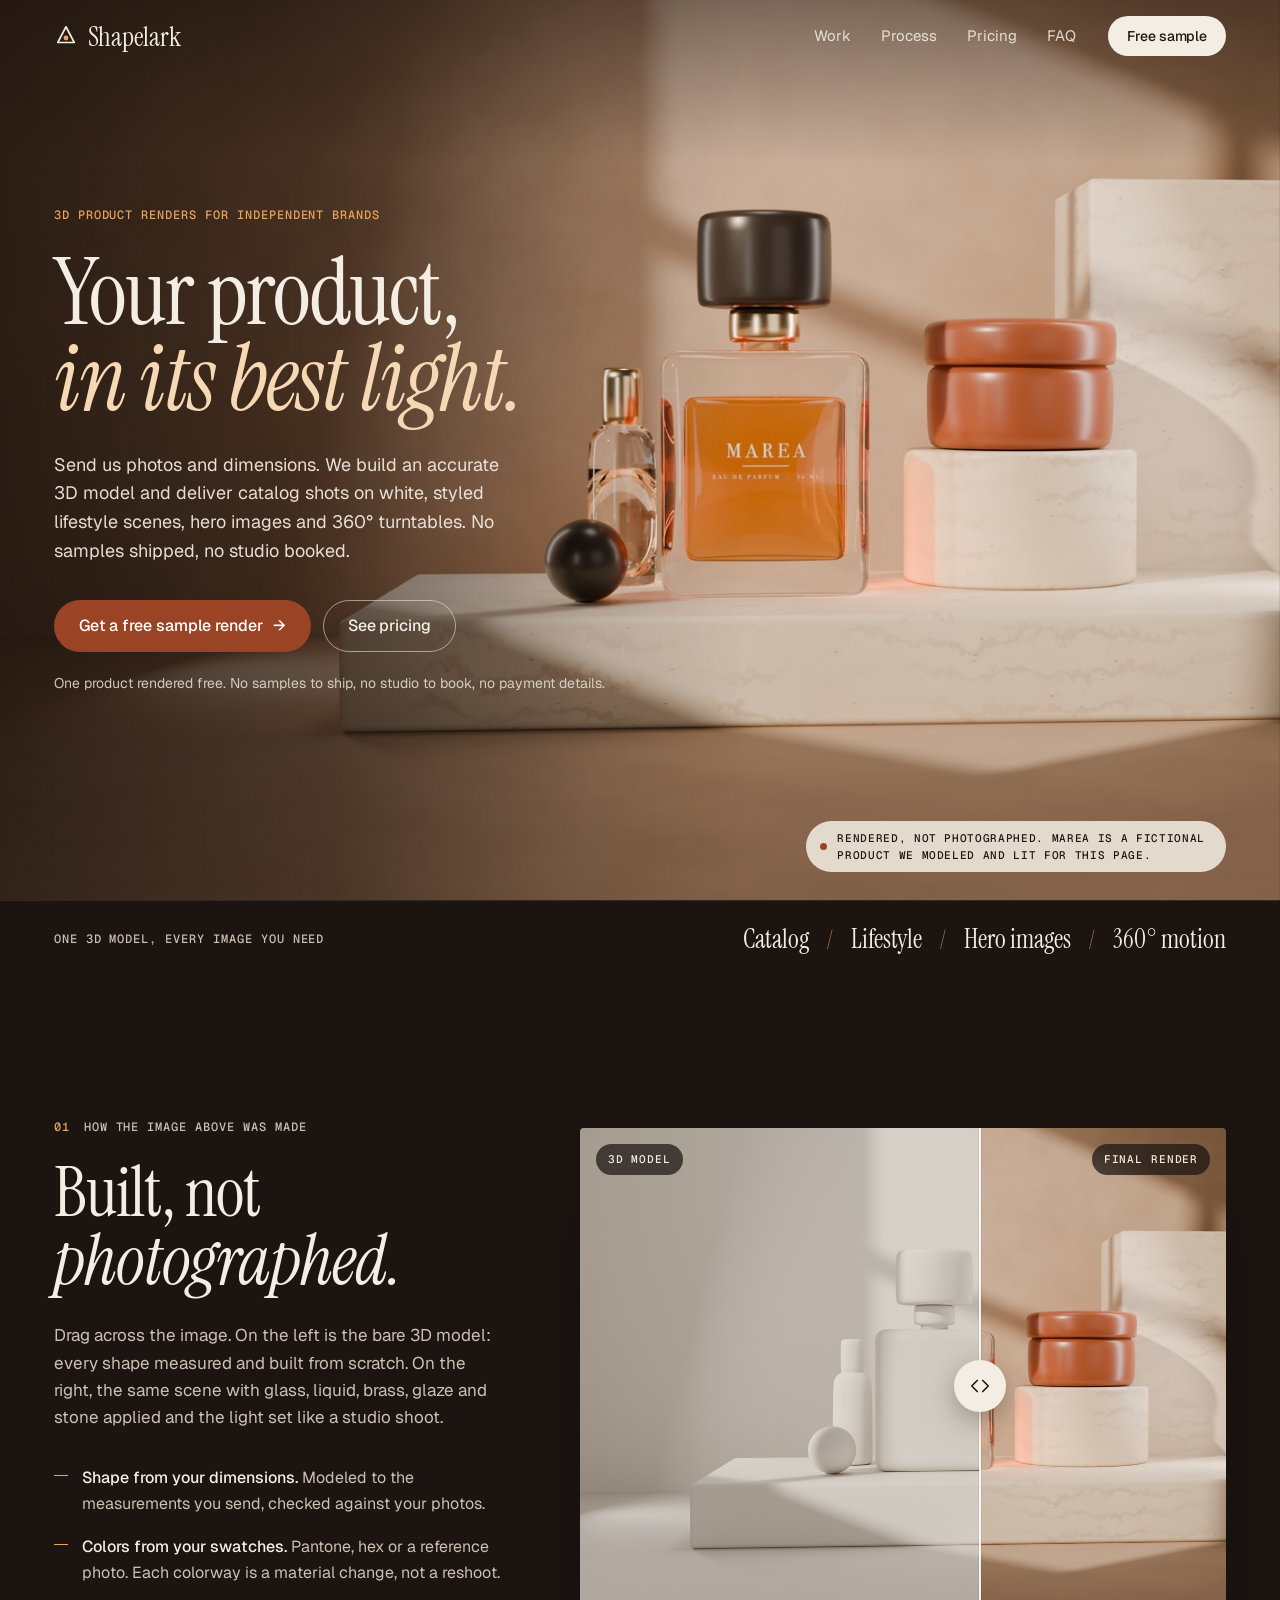
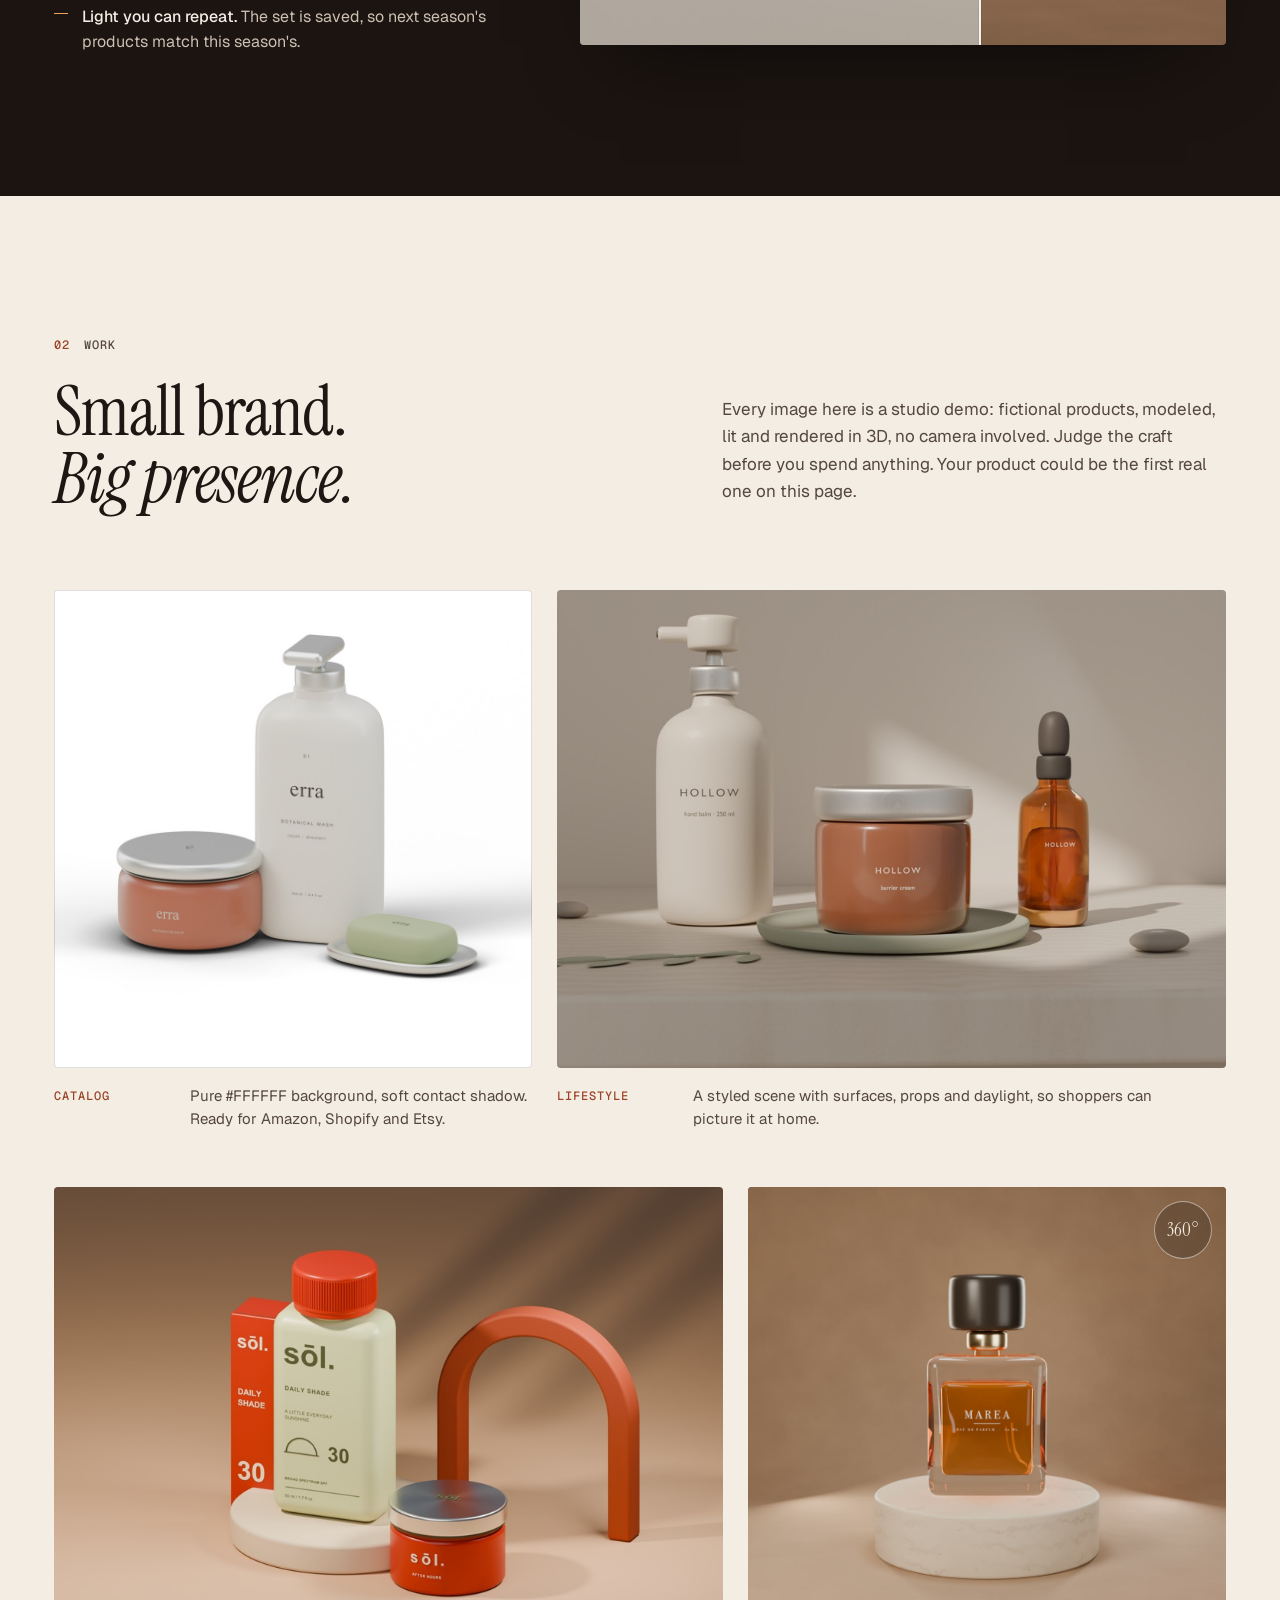
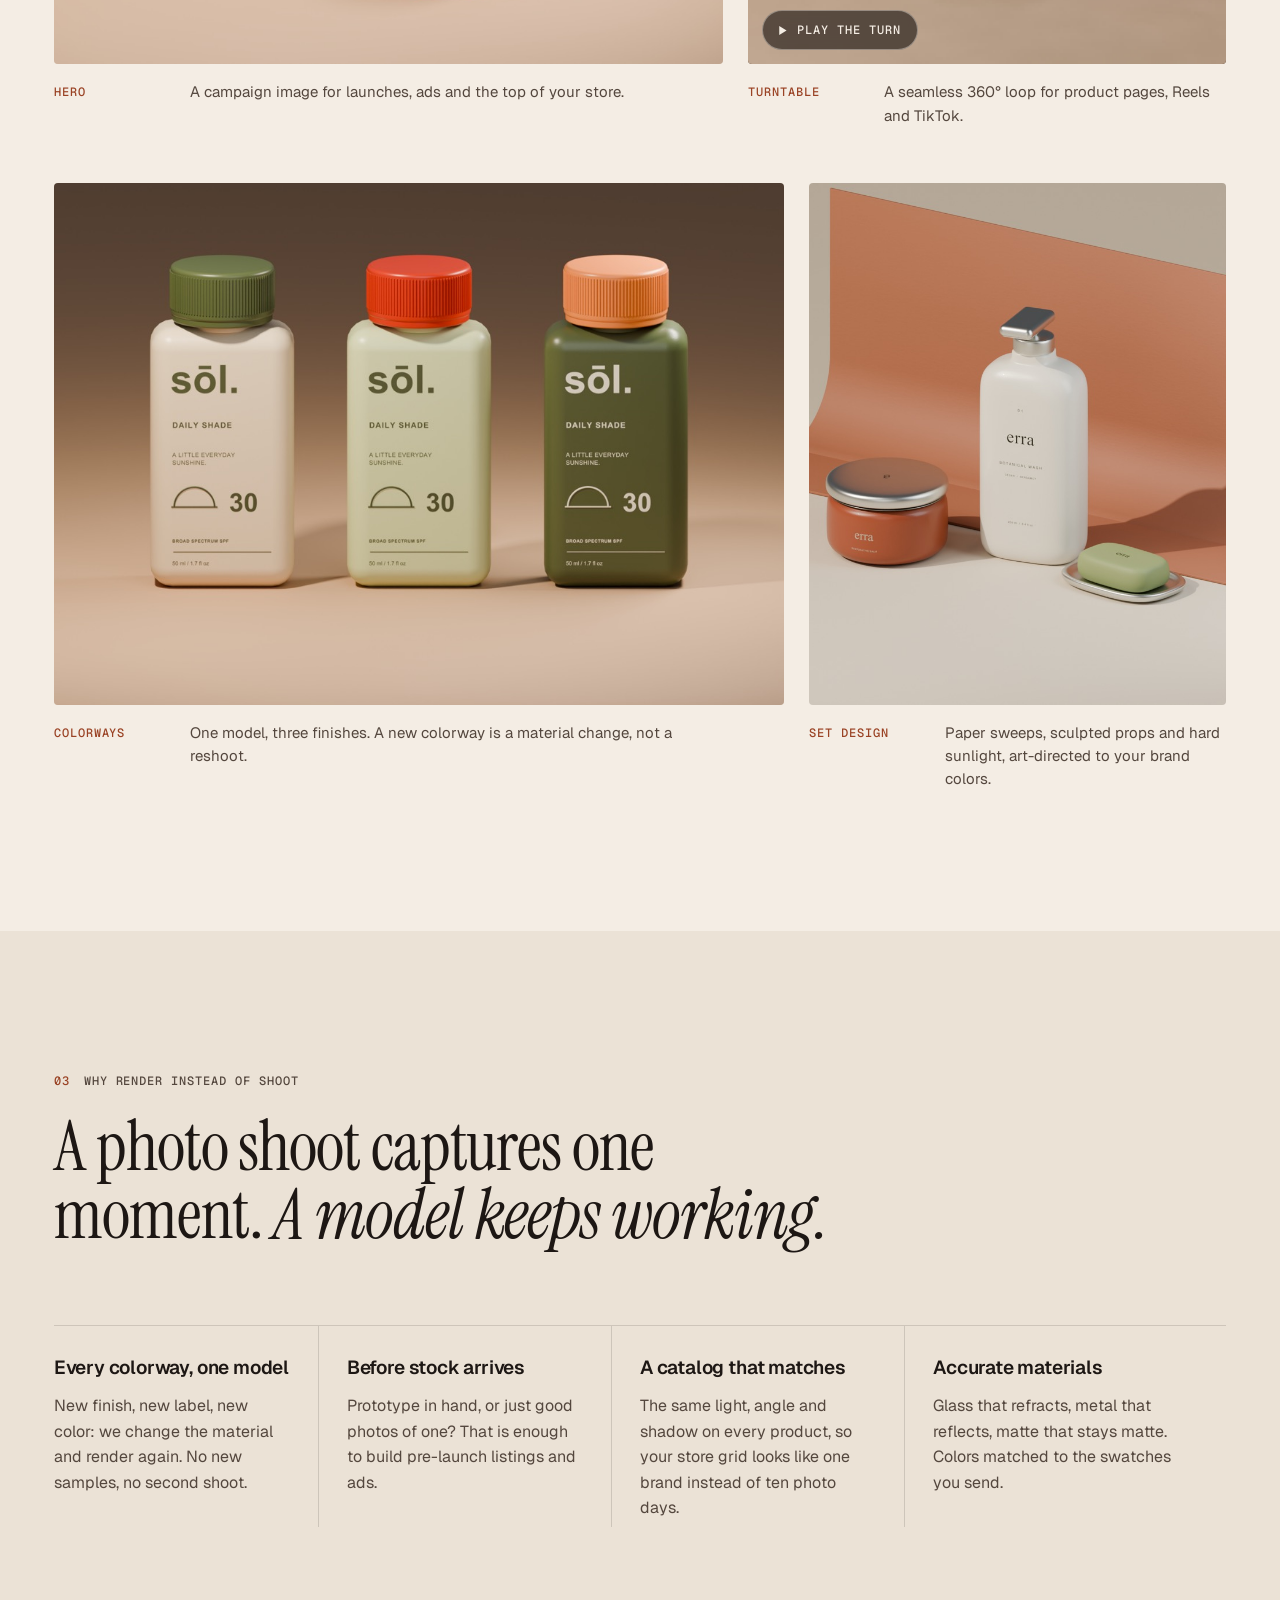
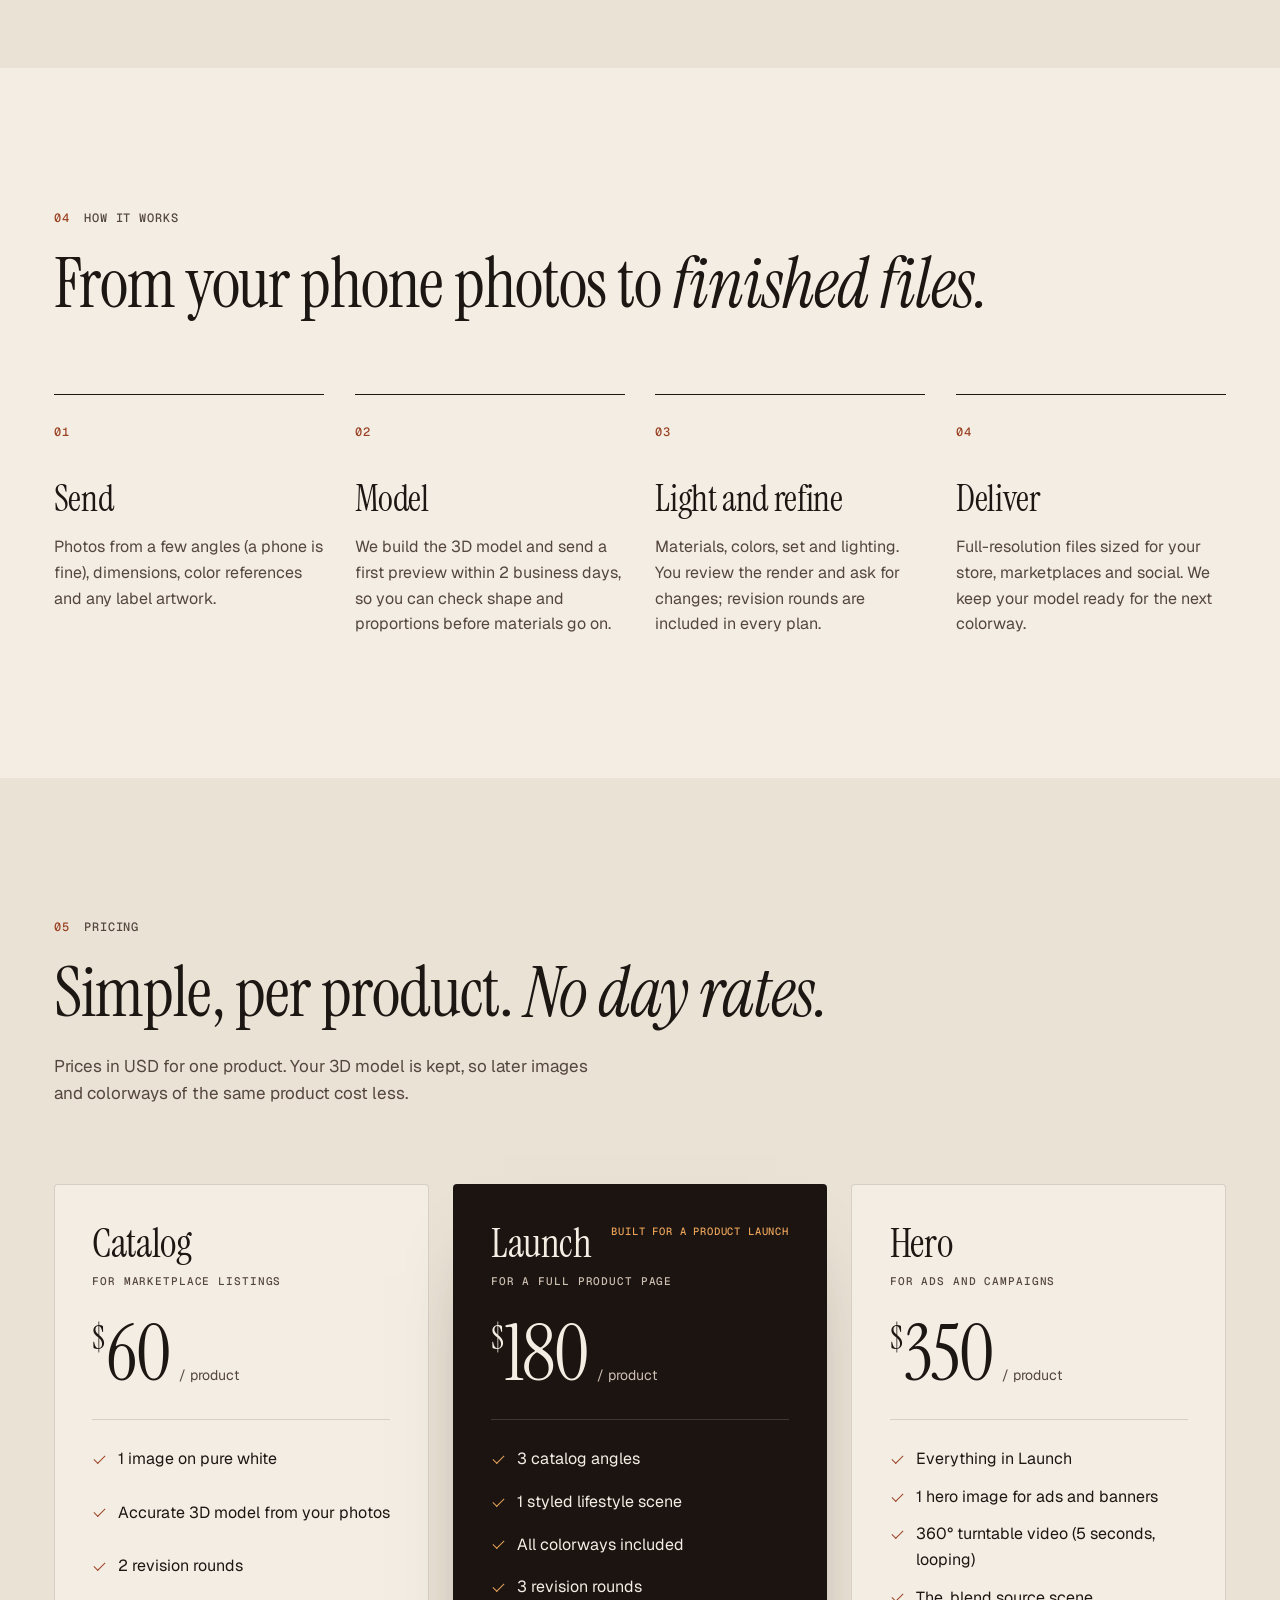
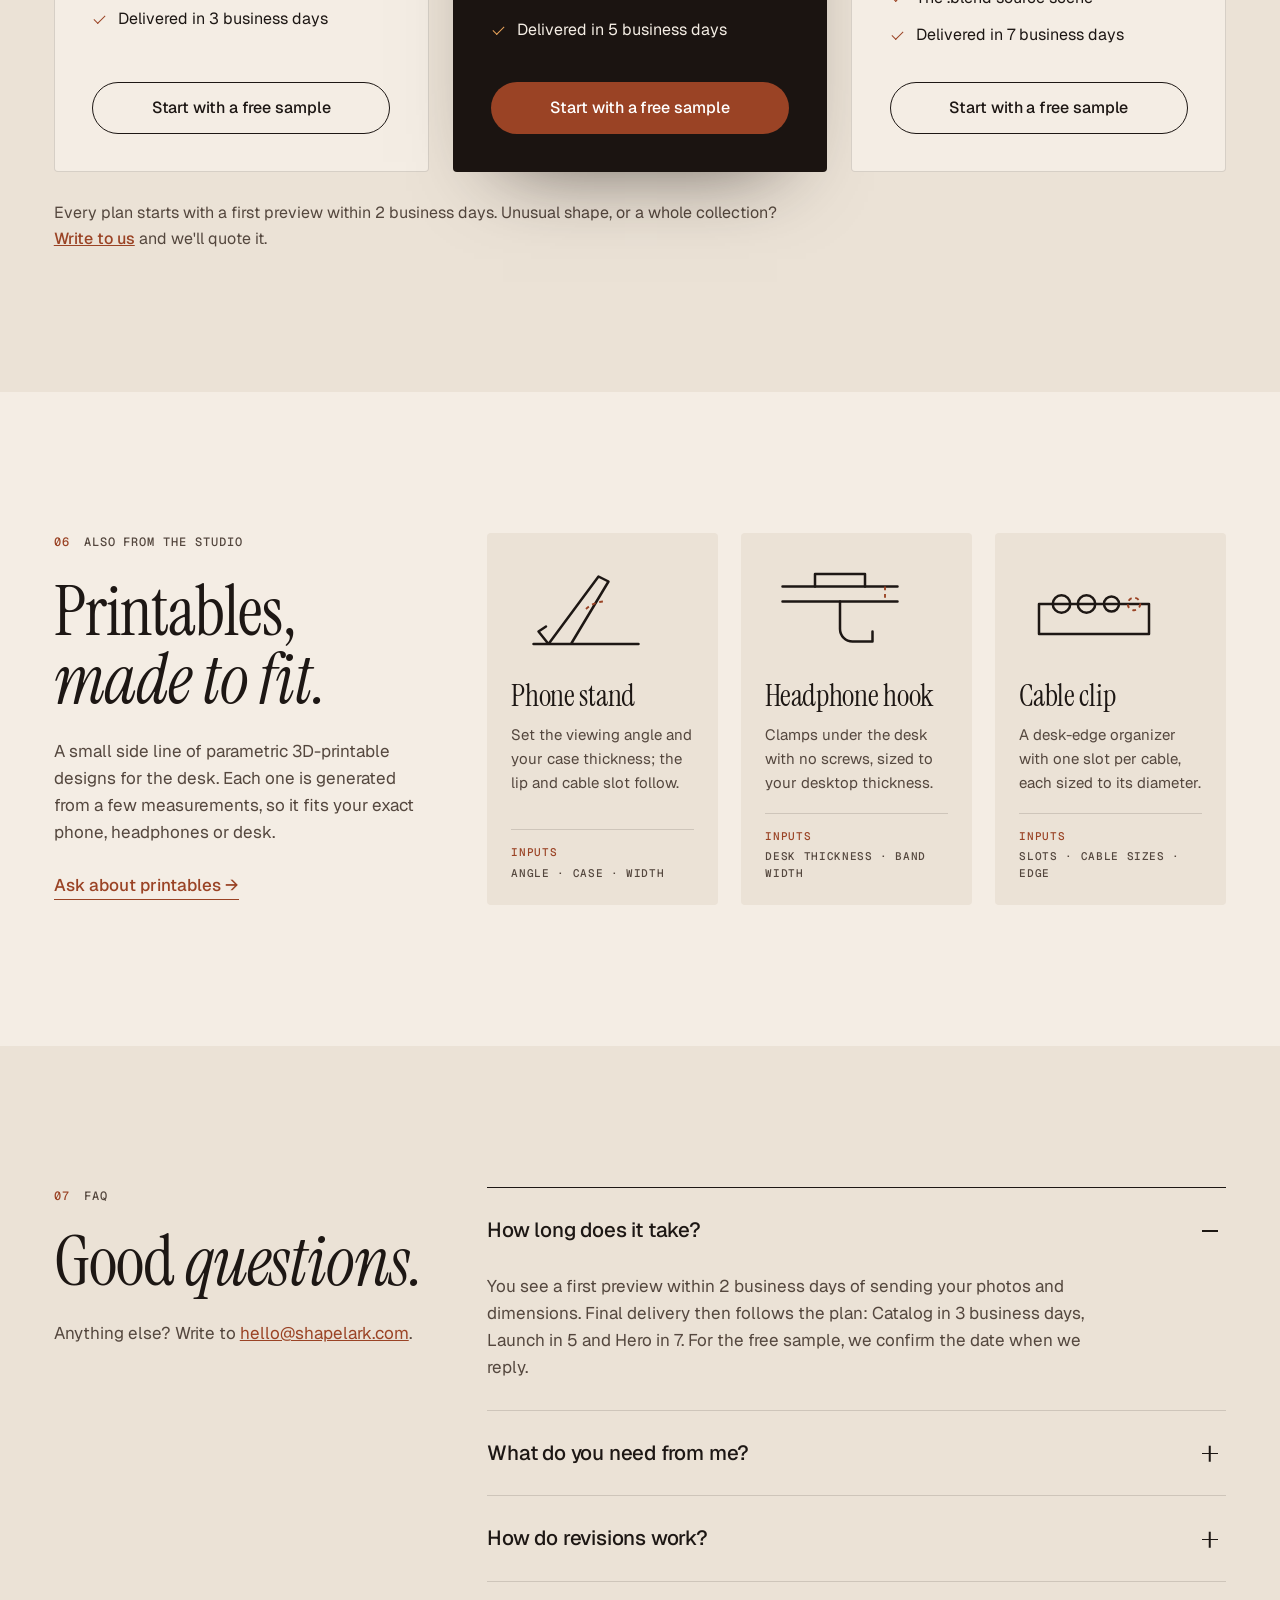
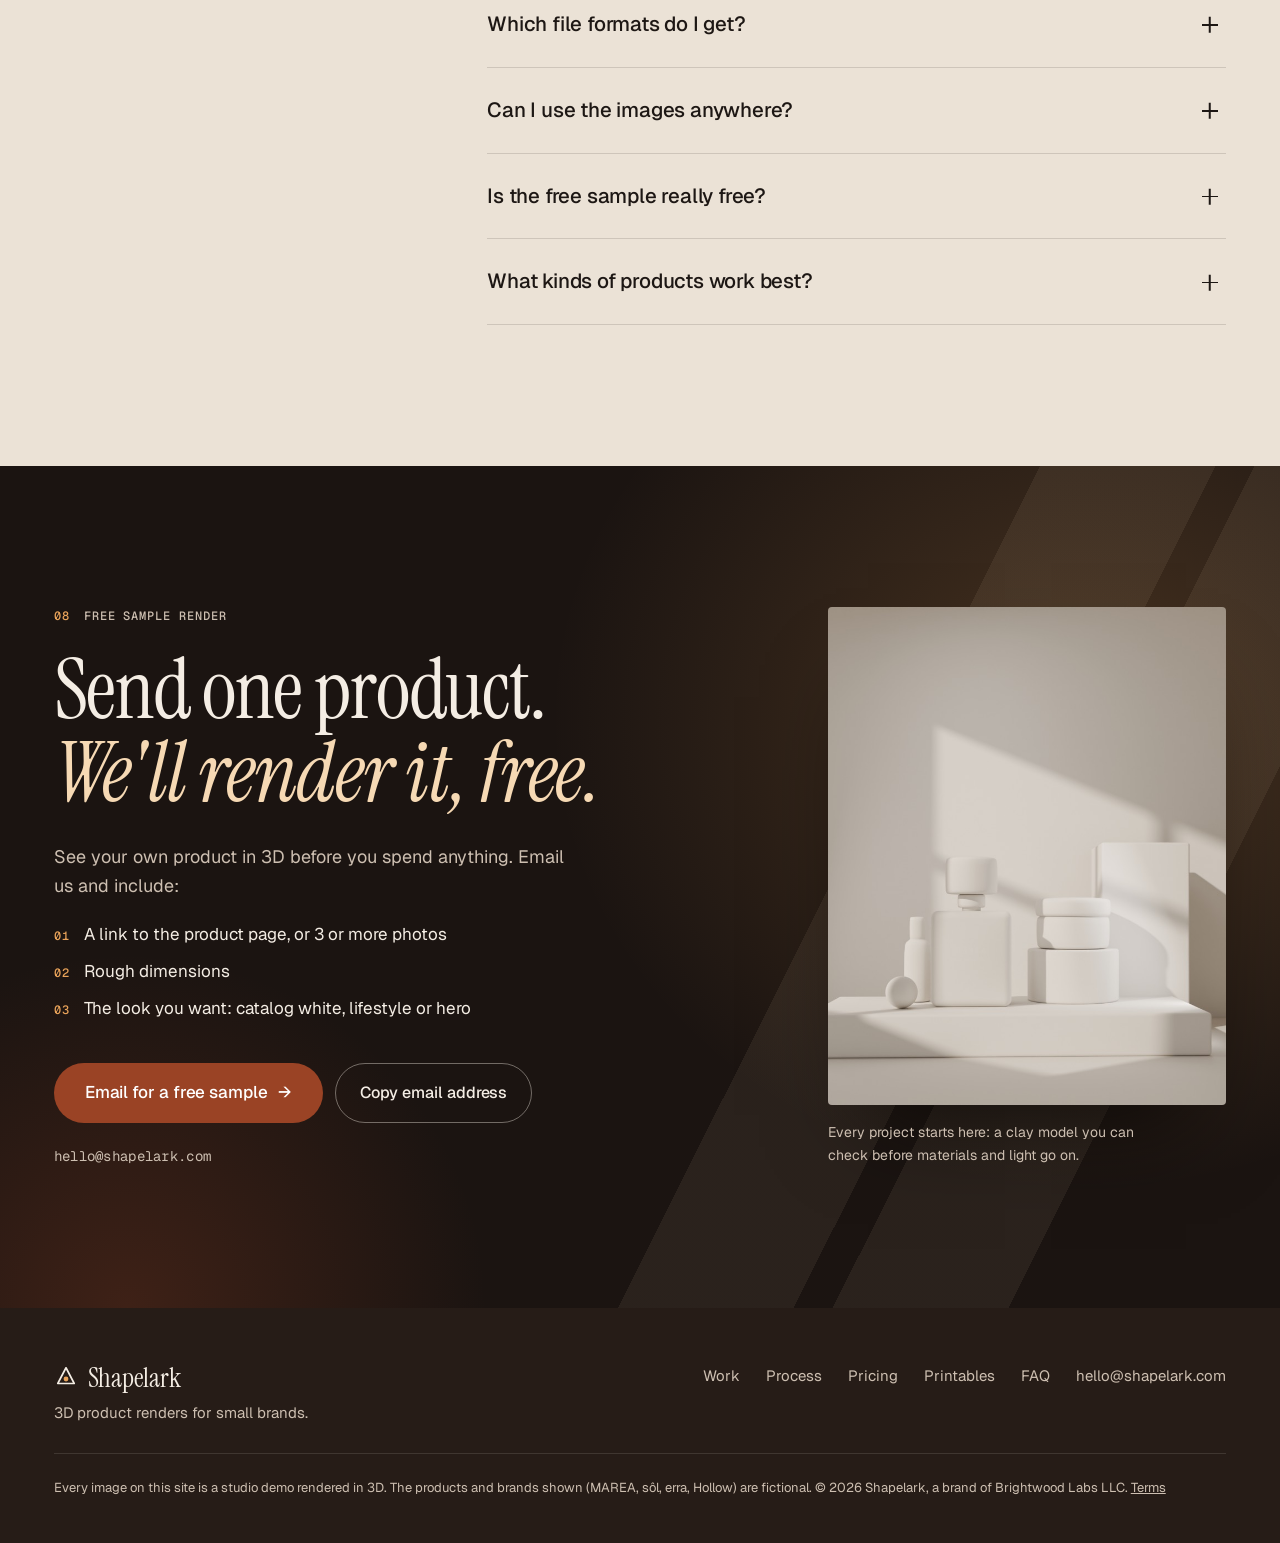
==== commit 6787b4ff: "Terms page; footer names Brightwood Labs LLC Co-Authored-By: Claude Opus 5.5 (1M context) <noreply@a" ====
--- a/index.html
+++ b/index.html
@@ -449,7 +449,7 @@
       <a href="#faq">FAQ</a>
       <a href="mailto:hello@shapelark.com">hello@shapelark.com</a>
     </nav>
-    <p class="foot-note">Every image on this site is a studio demo rendered in 3D. The products and brands shown (MAREA, sôl, erra, Hollow) are fictional. &copy; 2026 Shapelark.</p>
+    <p class="foot-note">Every image on this site is a studio demo rendered in 3D. The products and brands shown (MAREA, sôl, erra, Hollow) are fictional. &copy; 2026 Shapelark, a brand of Brightwood Labs LLC. <a href="terms.html">Terms</a></p>
   </div>
 </footer>
 
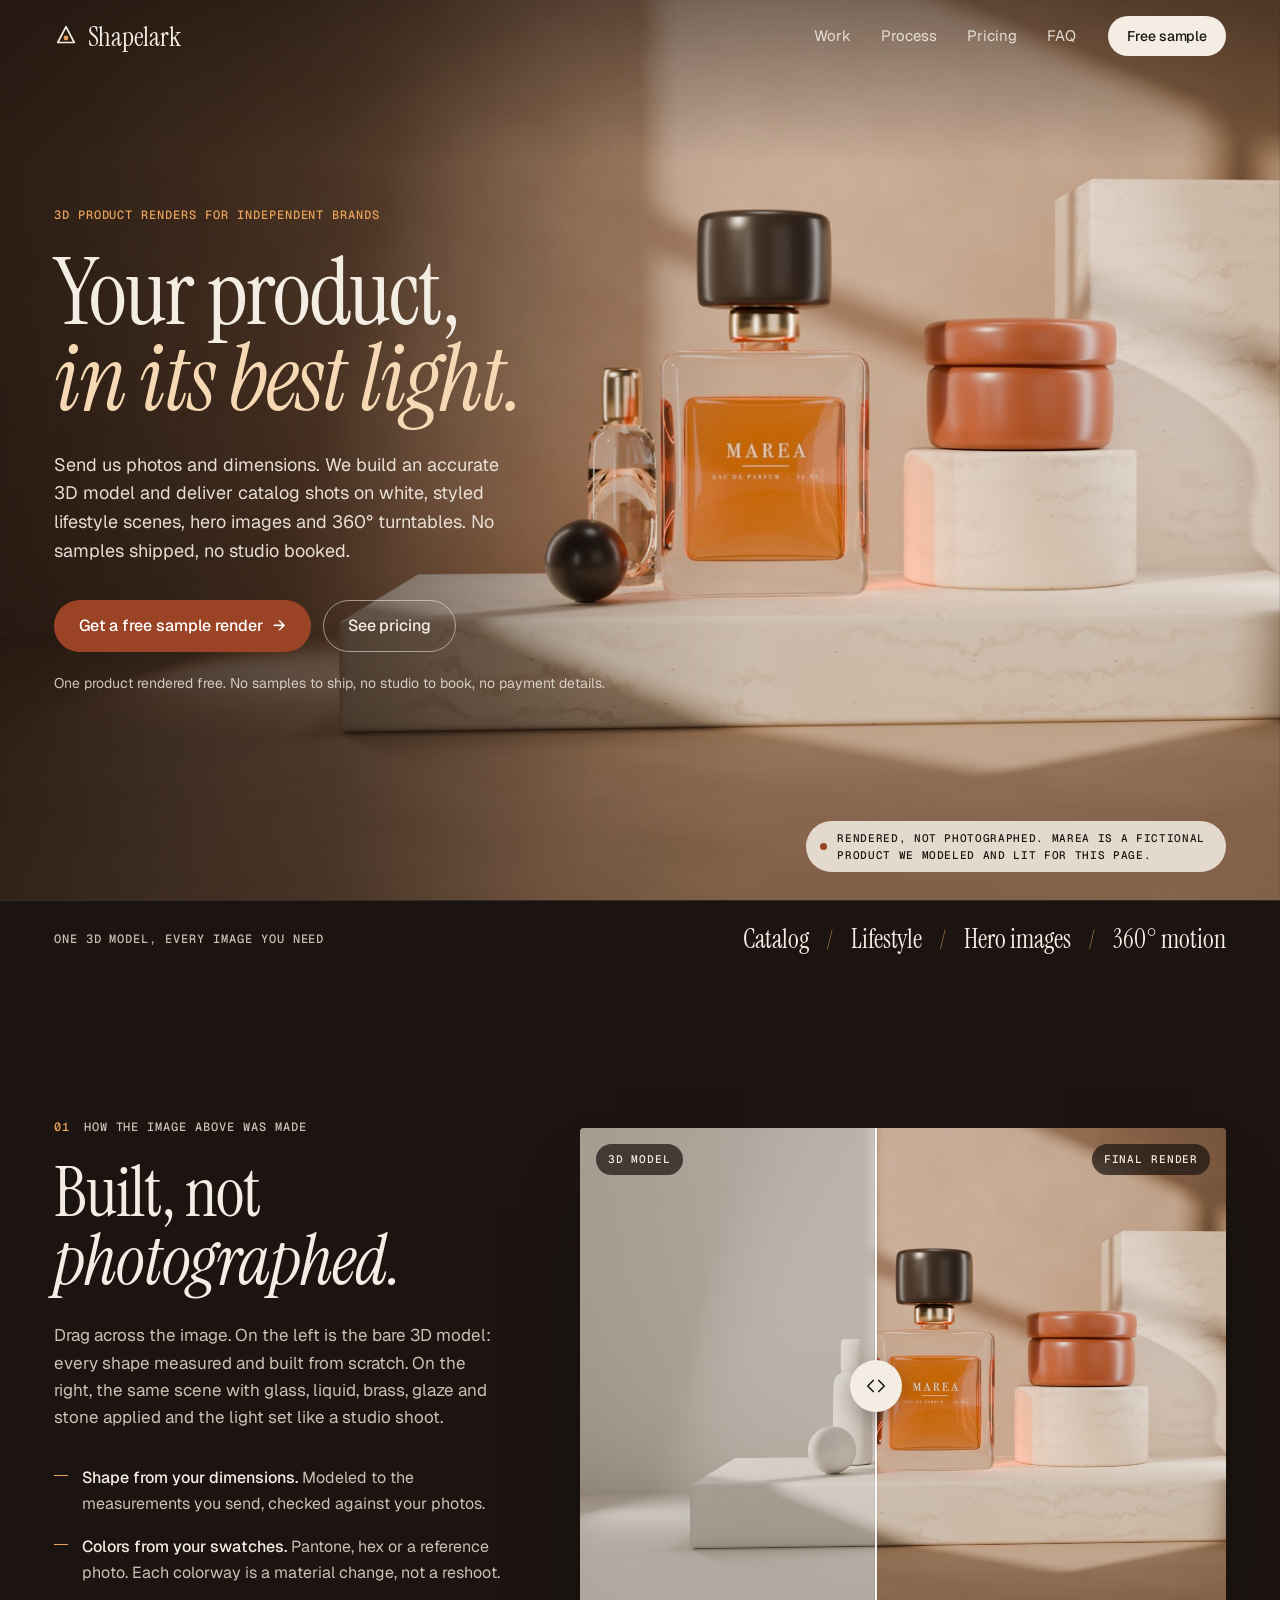
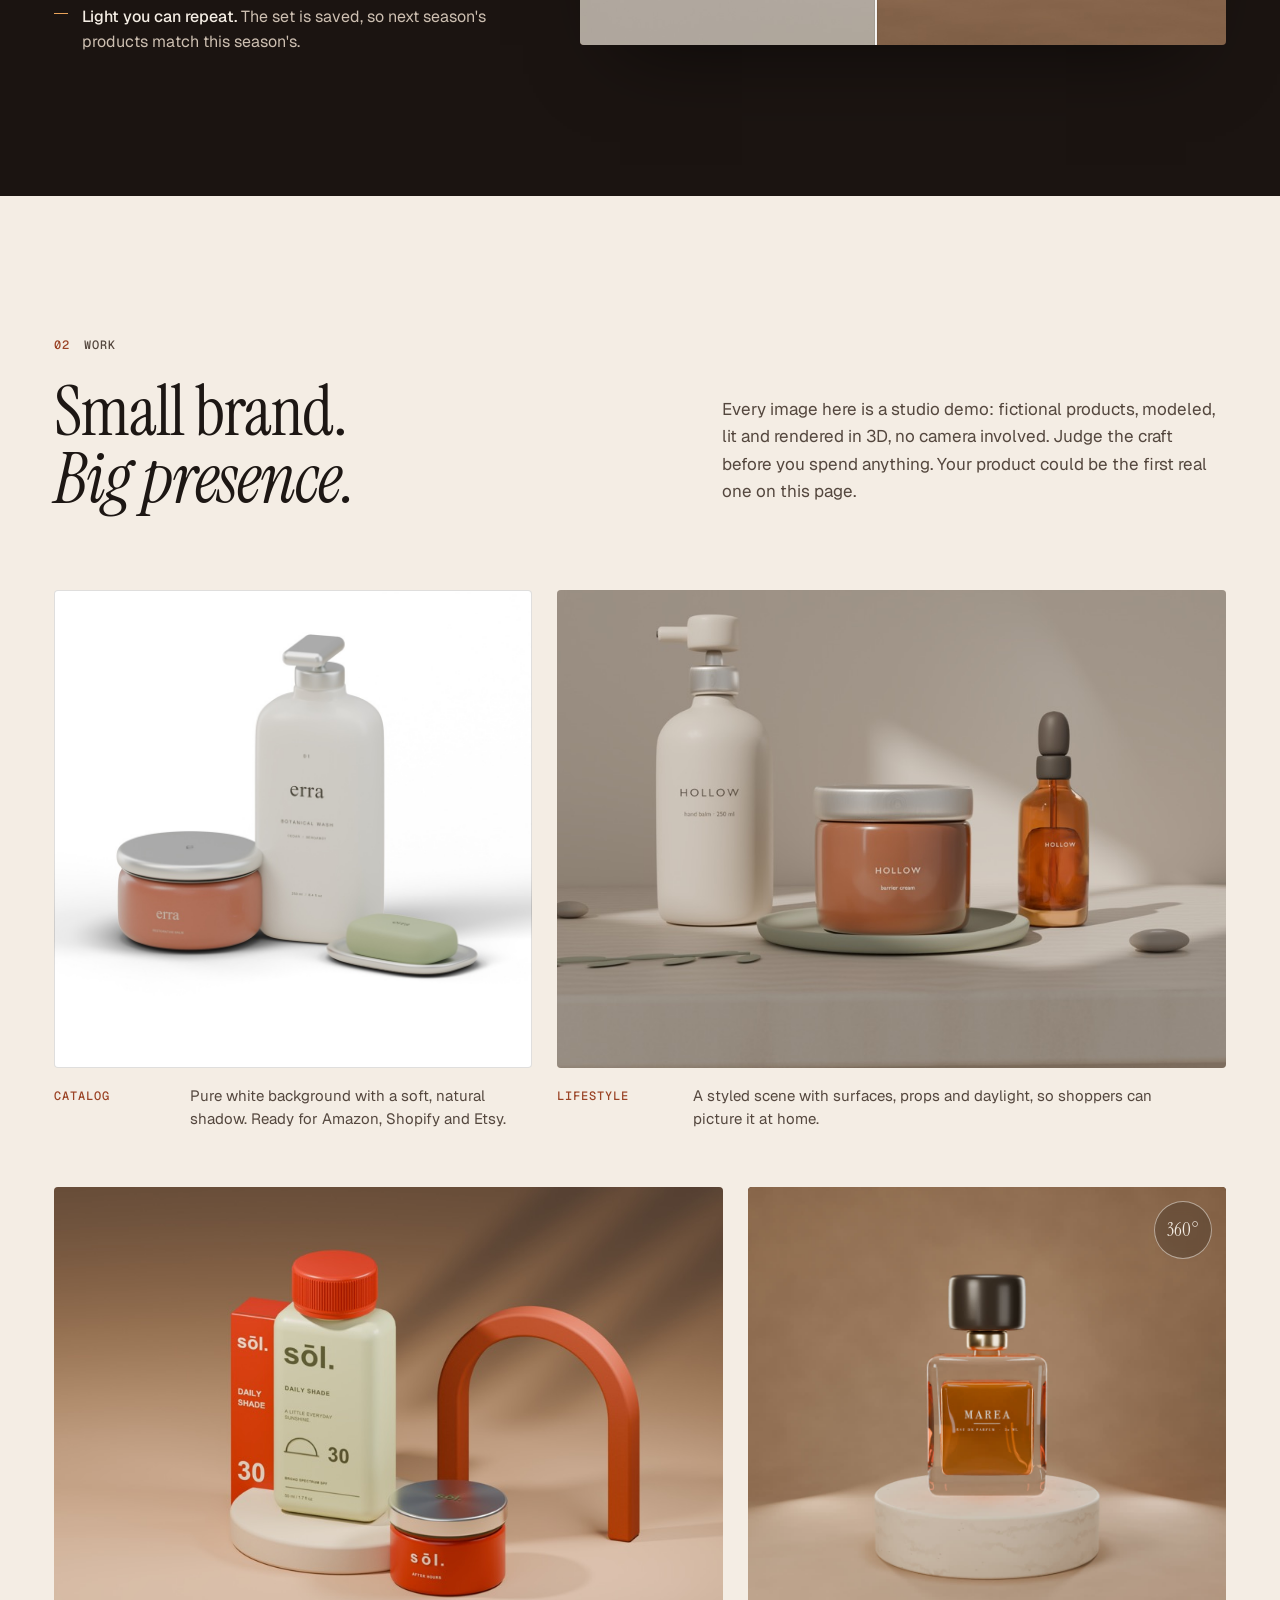
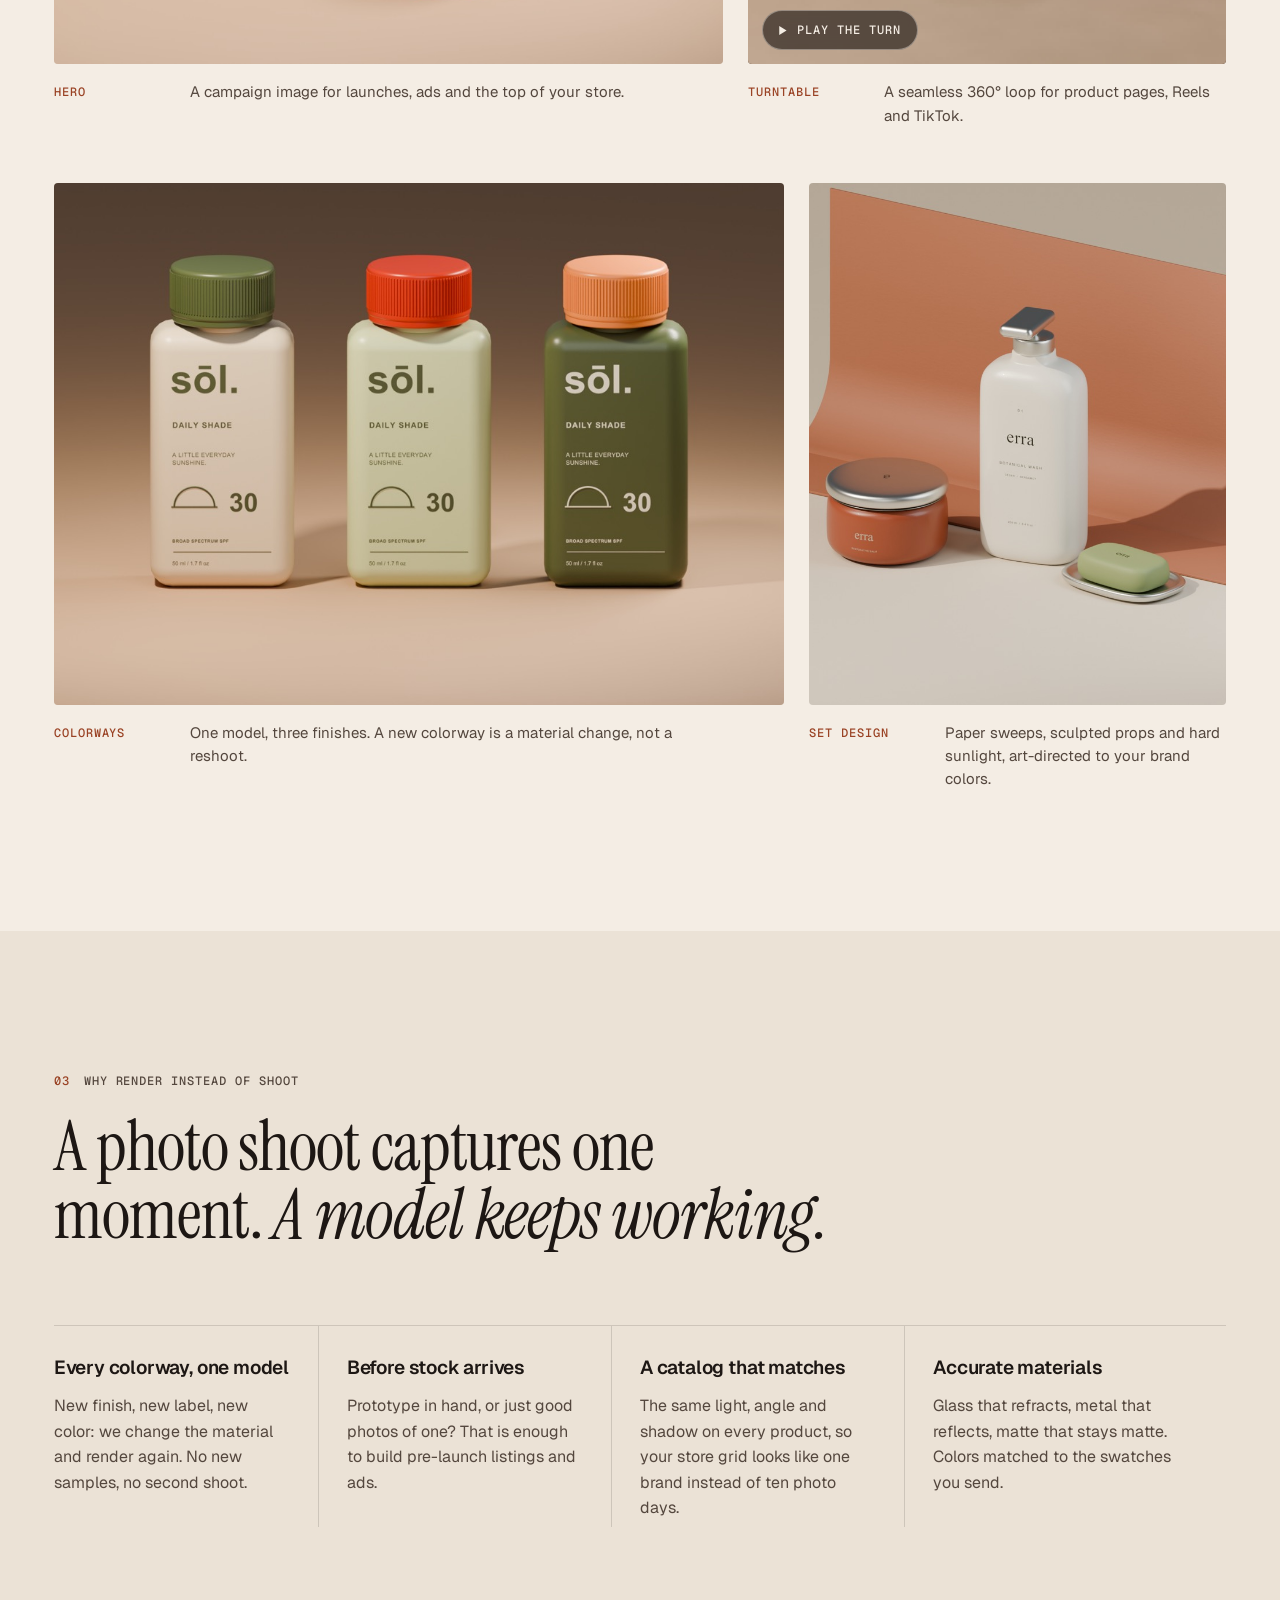
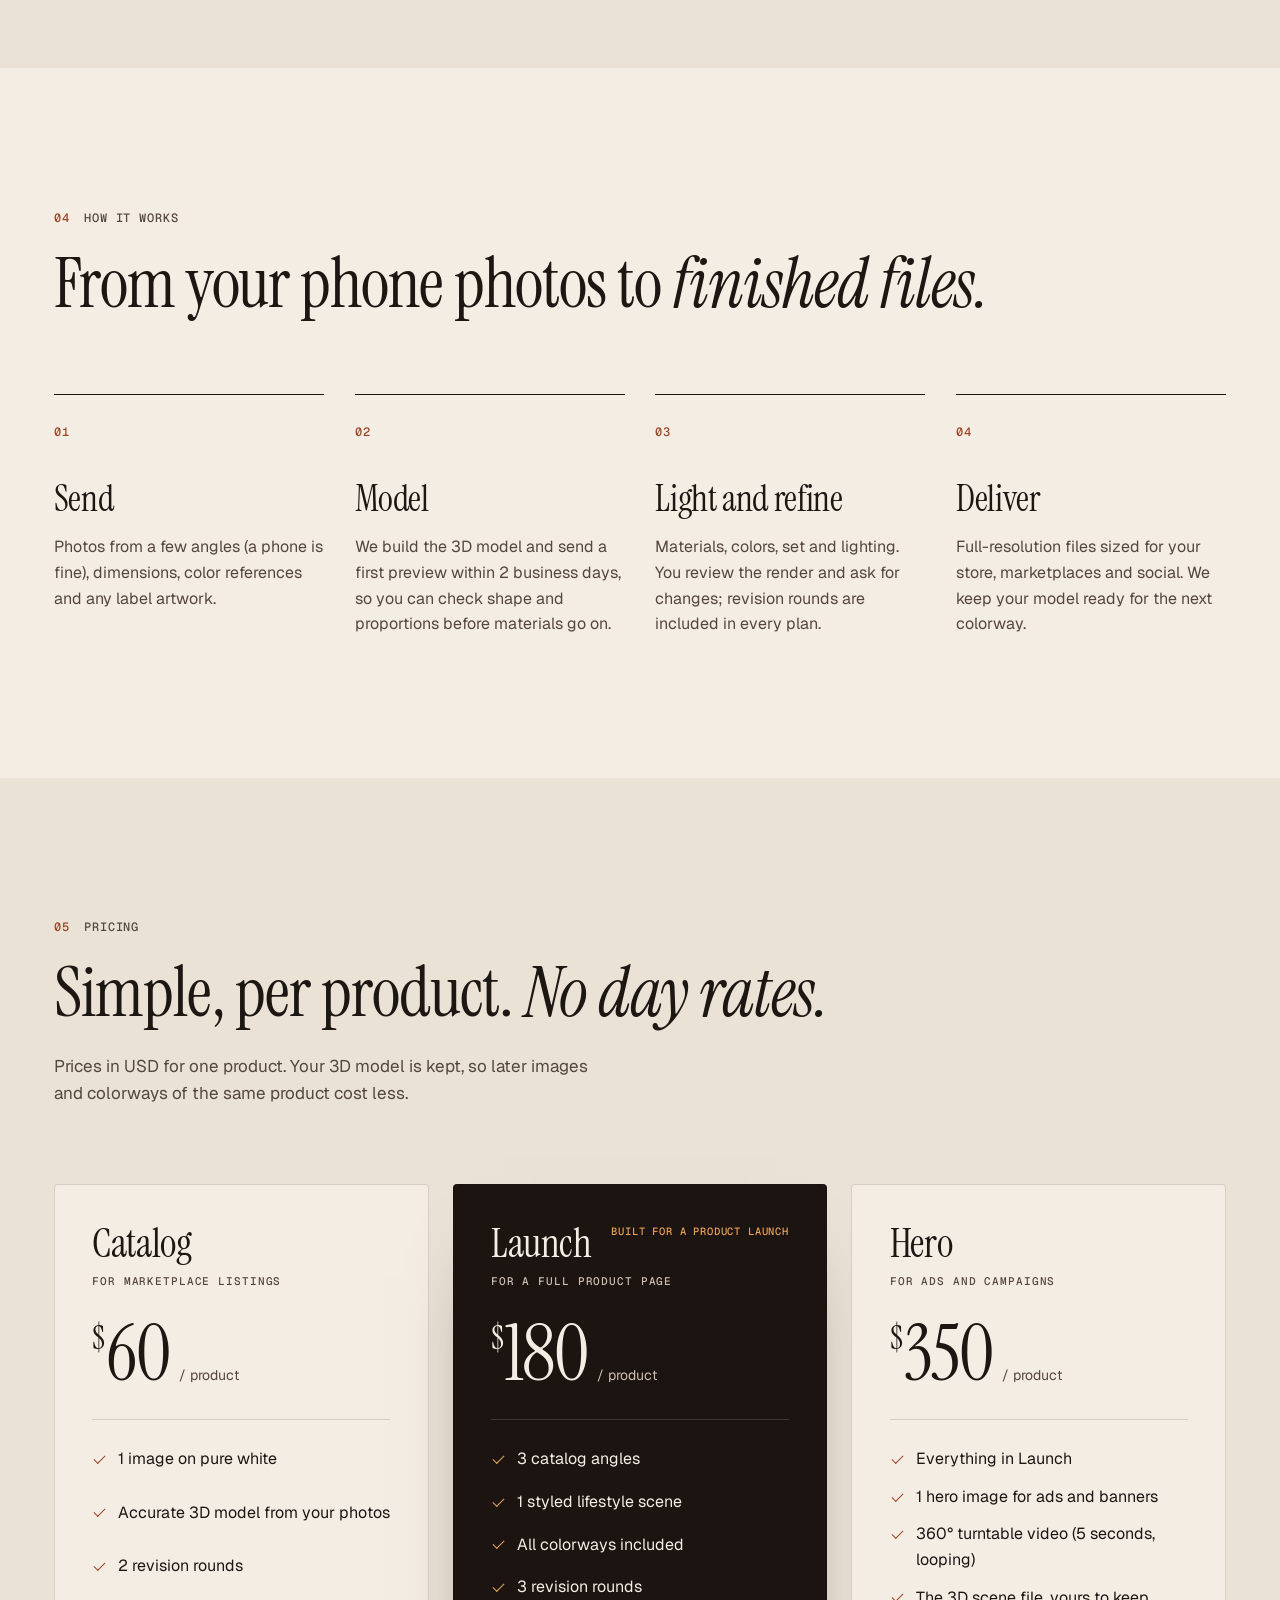
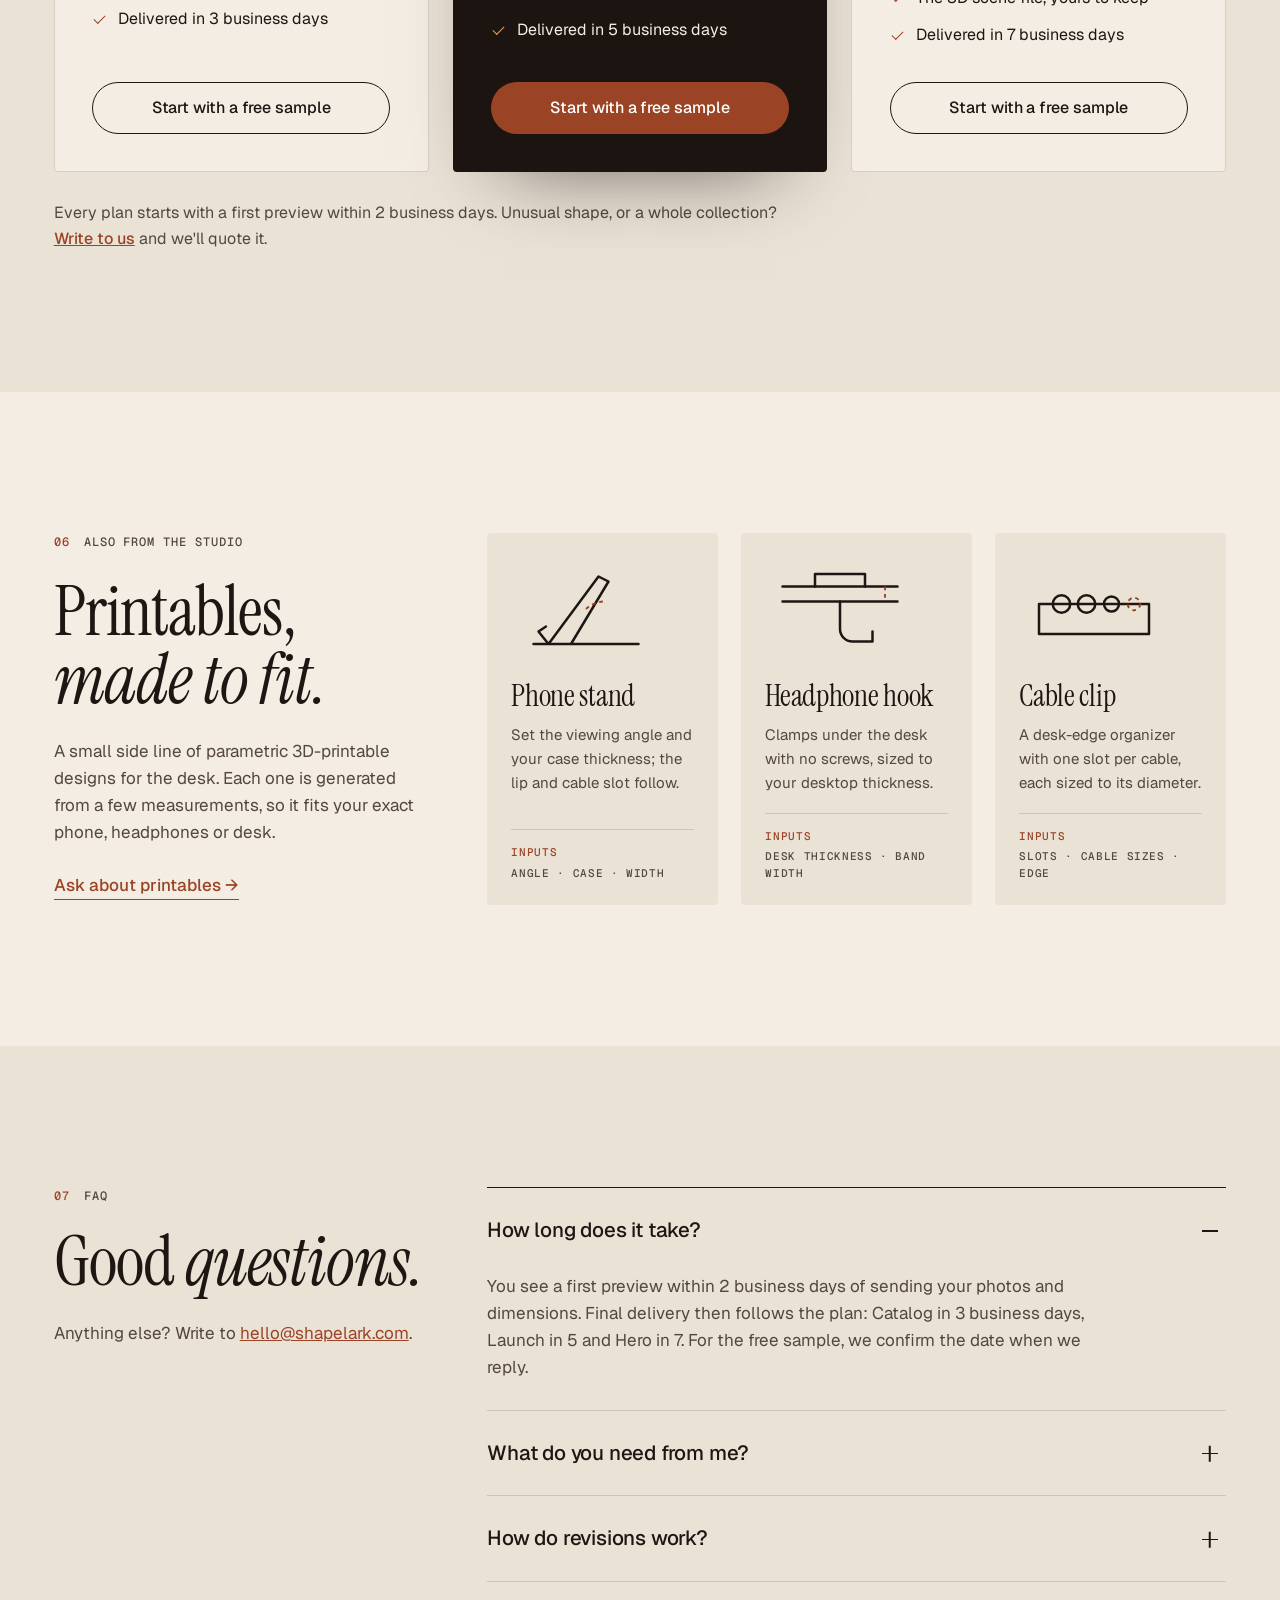
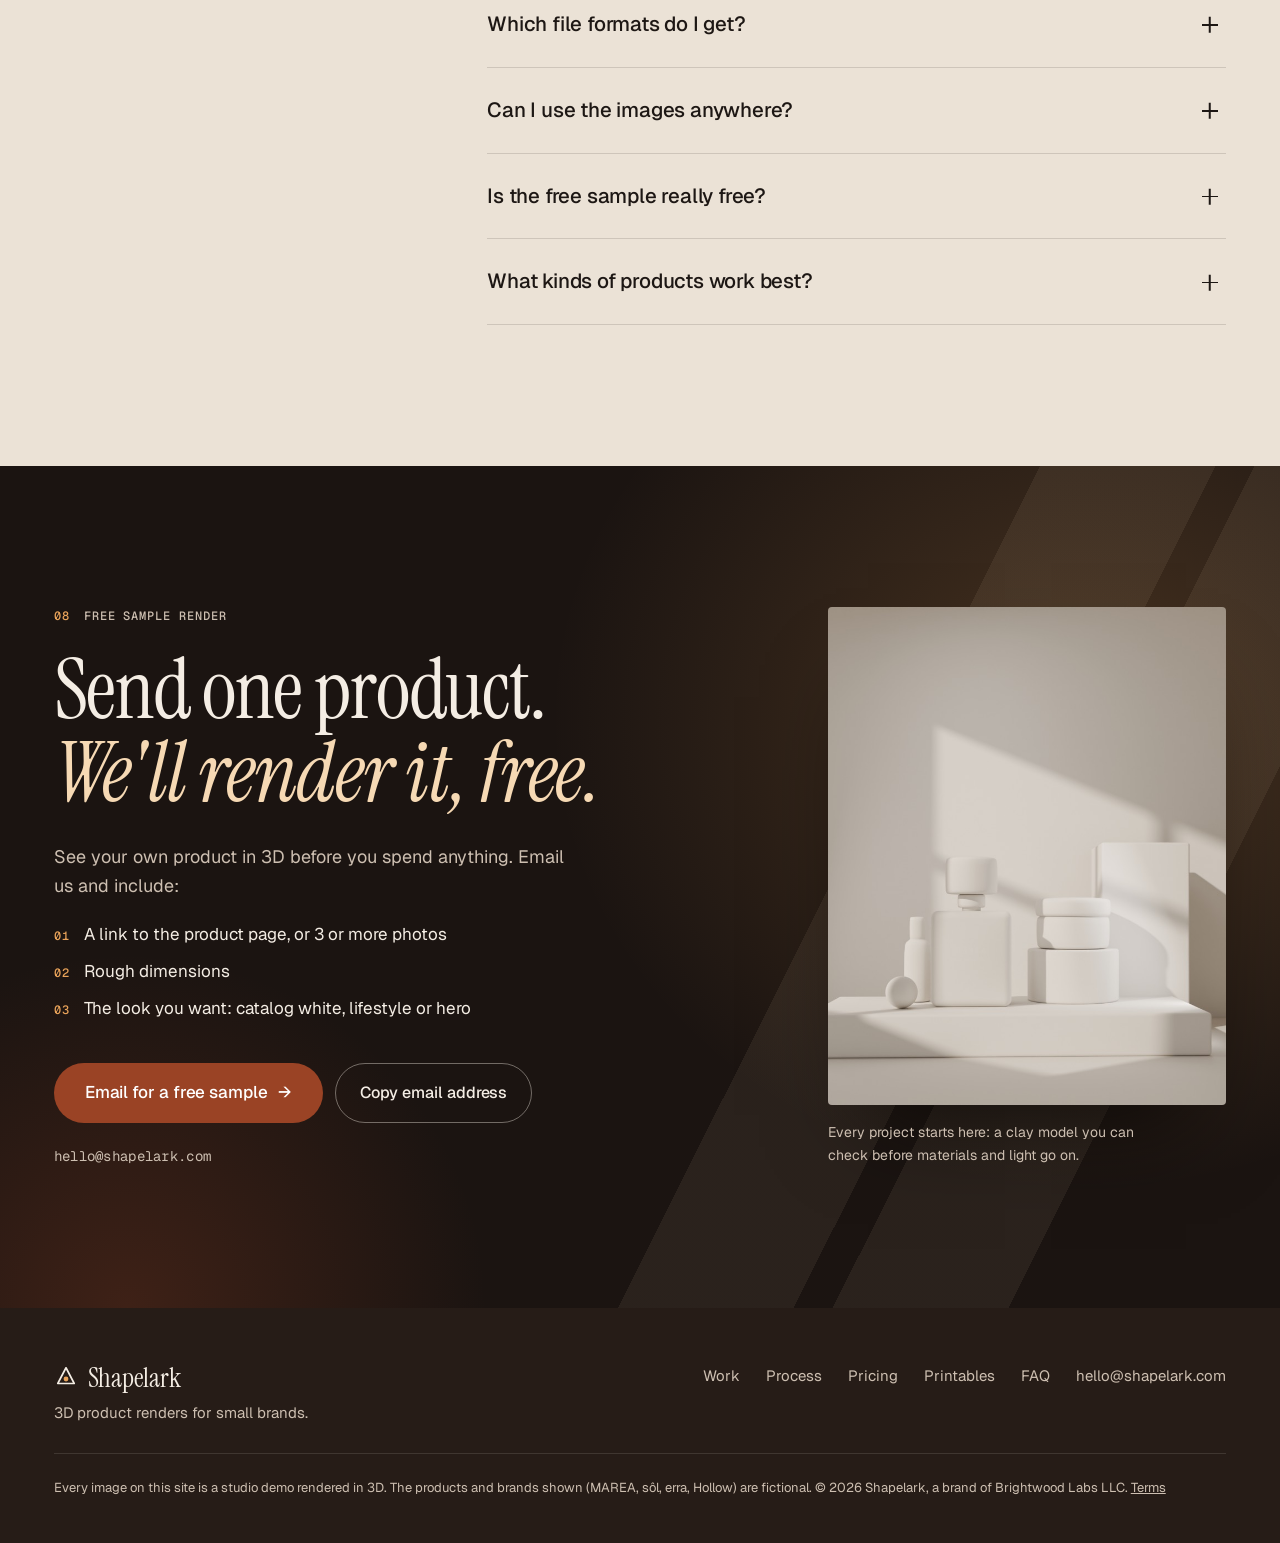
==== commit 8a08f471: "Plain-language copy: pure white background, scene file Co-Authored-By: Claude Opus 5.5 (1M context) " ====
--- a/index.html
+++ b/index.html
@@ -45,7 +45,7 @@
   "makesOffer": [
     {"@type": "Offer", "name": "Catalog", "price": "60", "priceCurrency": "USD", "description": "1 white-background image, 2 revisions, 3-day delivery, per product"},
     {"@type": "Offer", "name": "Launch", "price": "180", "priceCurrency": "USD", "description": "3 angles and 1 lifestyle scene, all colorways, 3 revisions, 5-day delivery, per product"},
-    {"@type": "Offer", "name": "Hero", "price": "350", "priceCurrency": "USD", "description": "Launch plus a hero image, a 5-second turntable video and the .blend source scene, 7-day delivery, per product"}
+    {"@type": "Offer", "name": "Hero", "price": "350", "priceCurrency": "USD", "description": "Launch plus a hero image, a 5-second turntable video and the 3D scene file, 7-day delivery, per product"}
   ]
 }
 </script>
@@ -155,7 +155,7 @@
         <div class="bento-row row-a">
           <figure class="work" id="w-catalog">
             <div class="frame frame-white ar-square"><img src="img/catalog-erra-1000.jpg" srcset="img/catalog-erra-1000.jpg 1000w, img/catalog-erra-1600.jpg 1600w" sizes="(min-width: 761px) 42vw, 100vw" width="1600" height="1600" loading="lazy" decoding="async" alt="Catalog shot on pure white: a white erra botanical wash pump bottle, a terracotta balm jar with an aluminium lid and a sage soap bar on a metal dish, with soft contact shadows."></div>
-            <figcaption><span class="w-label">Catalog</span><span class="w-text">Pure #FFFFFF background, soft contact shadow. Ready for Amazon, Shopify and Etsy.</span></figcaption>
+            <figcaption><span class="w-label">Catalog</span><span class="w-text">Pure white background with a soft, natural shadow. Ready for Amazon, Shopify and Etsy.</span></figcaption>
           </figure>
           <figure class="work" id="w-lifestyle">
             <div class="frame fill">
@@ -313,7 +313,7 @@
             <li>Everything in Launch</li>
             <li>1 hero image for ads and banners</li>
             <li>360° turntable video (5 seconds, looping)</li>
-            <li>The .blend source scene</li>
+            <li>The 3D scene file, yours to keep</li>
             <li>Delivered in 7 business days</li>
           </ul>
           <a class="btn btn-line" href="#sample">Start with a free sample</a>
@@ -385,7 +385,7 @@
         </details>
         <details class="qa">
           <summary>Which file formats do I get?</summary>
-          <div class="qa-body"><p>Full-resolution PNG and JPEG images, sized for your store, Amazon, Etsy and social, with transparent PNGs on request. Turntables are delivered as MP4 (H.264) video. The Hero plan also includes the .blend scene file, so the model, materials and lighting stay yours.</p></div>
+          <div class="qa-body"><p>Full-resolution PNG and JPEG images, sized for your store, Amazon, Etsy and social, with transparent PNGs on request. Turntables are delivered as MP4 video. The Hero plan also includes the .blend scene file, so the model, materials and lighting stay yours.</p></div>
         </details>
         <details class="qa">
           <summary>Can I use the images anywhere?</summary>
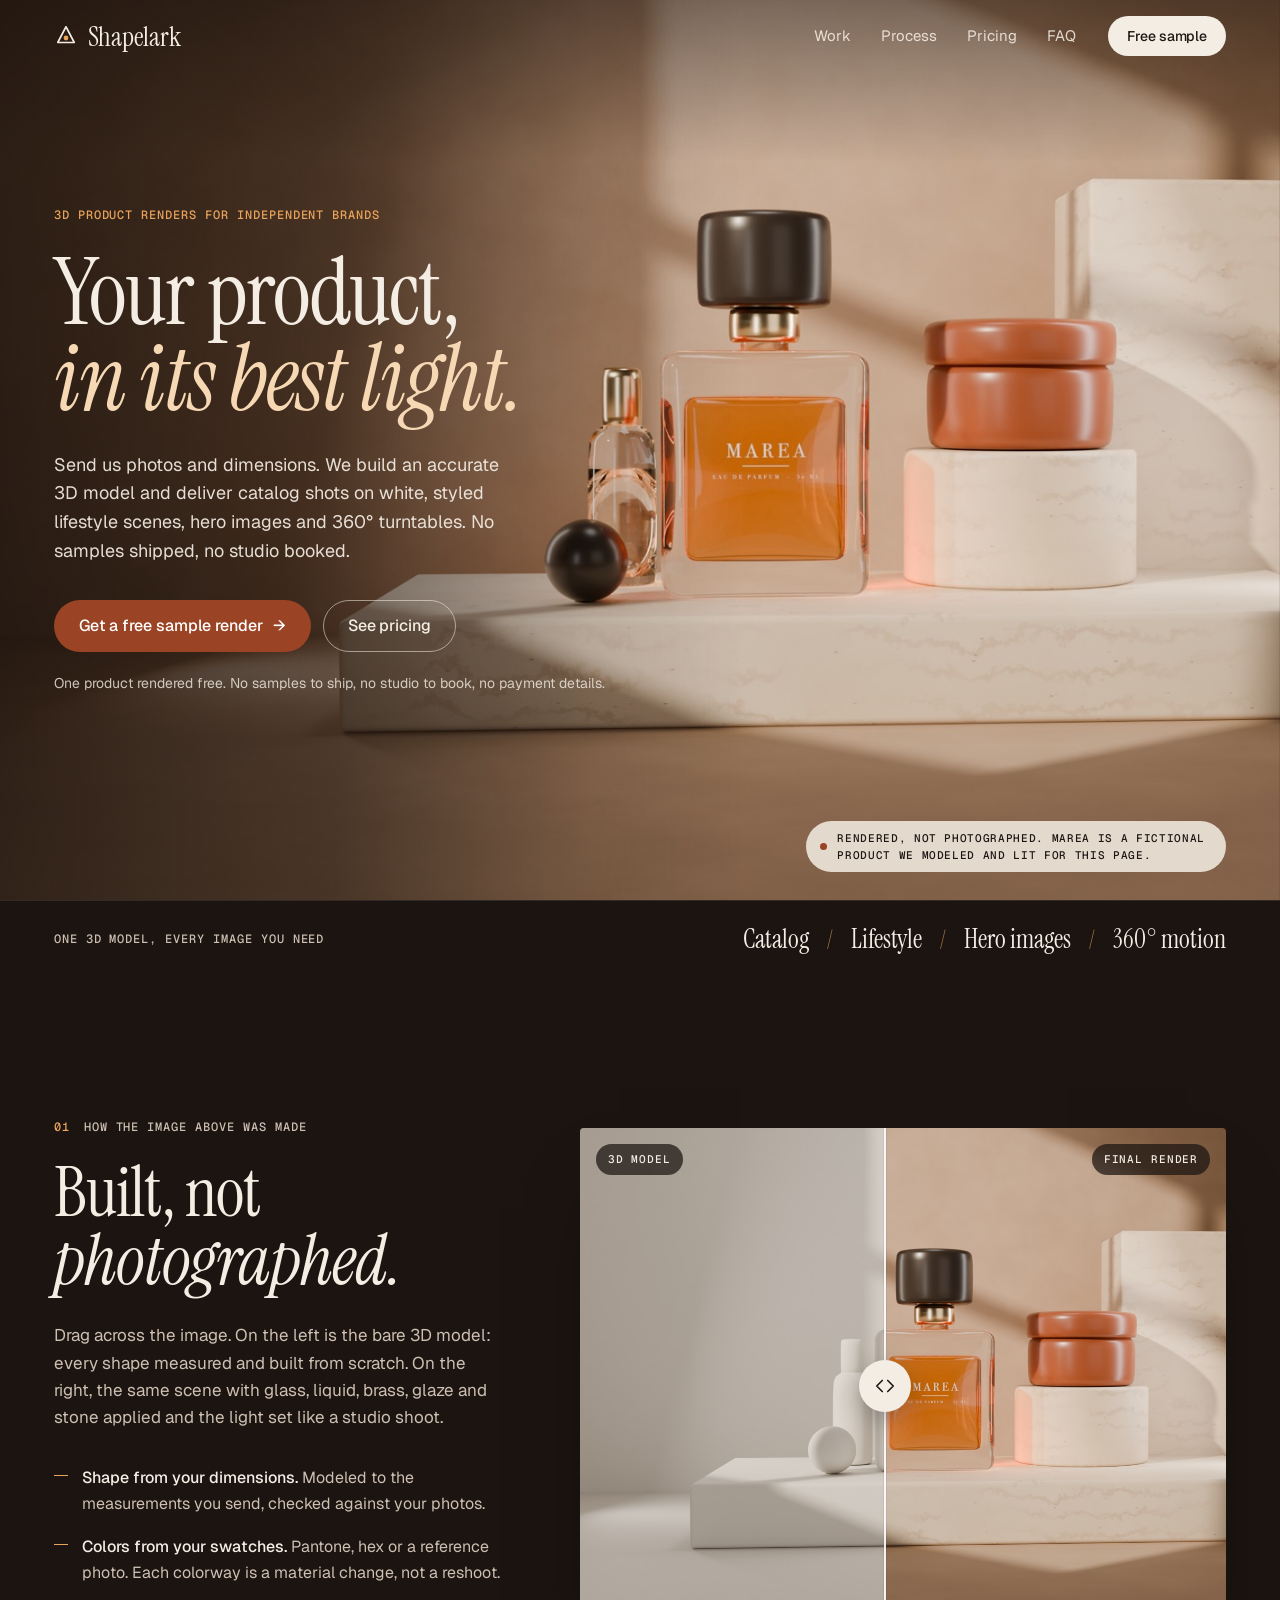
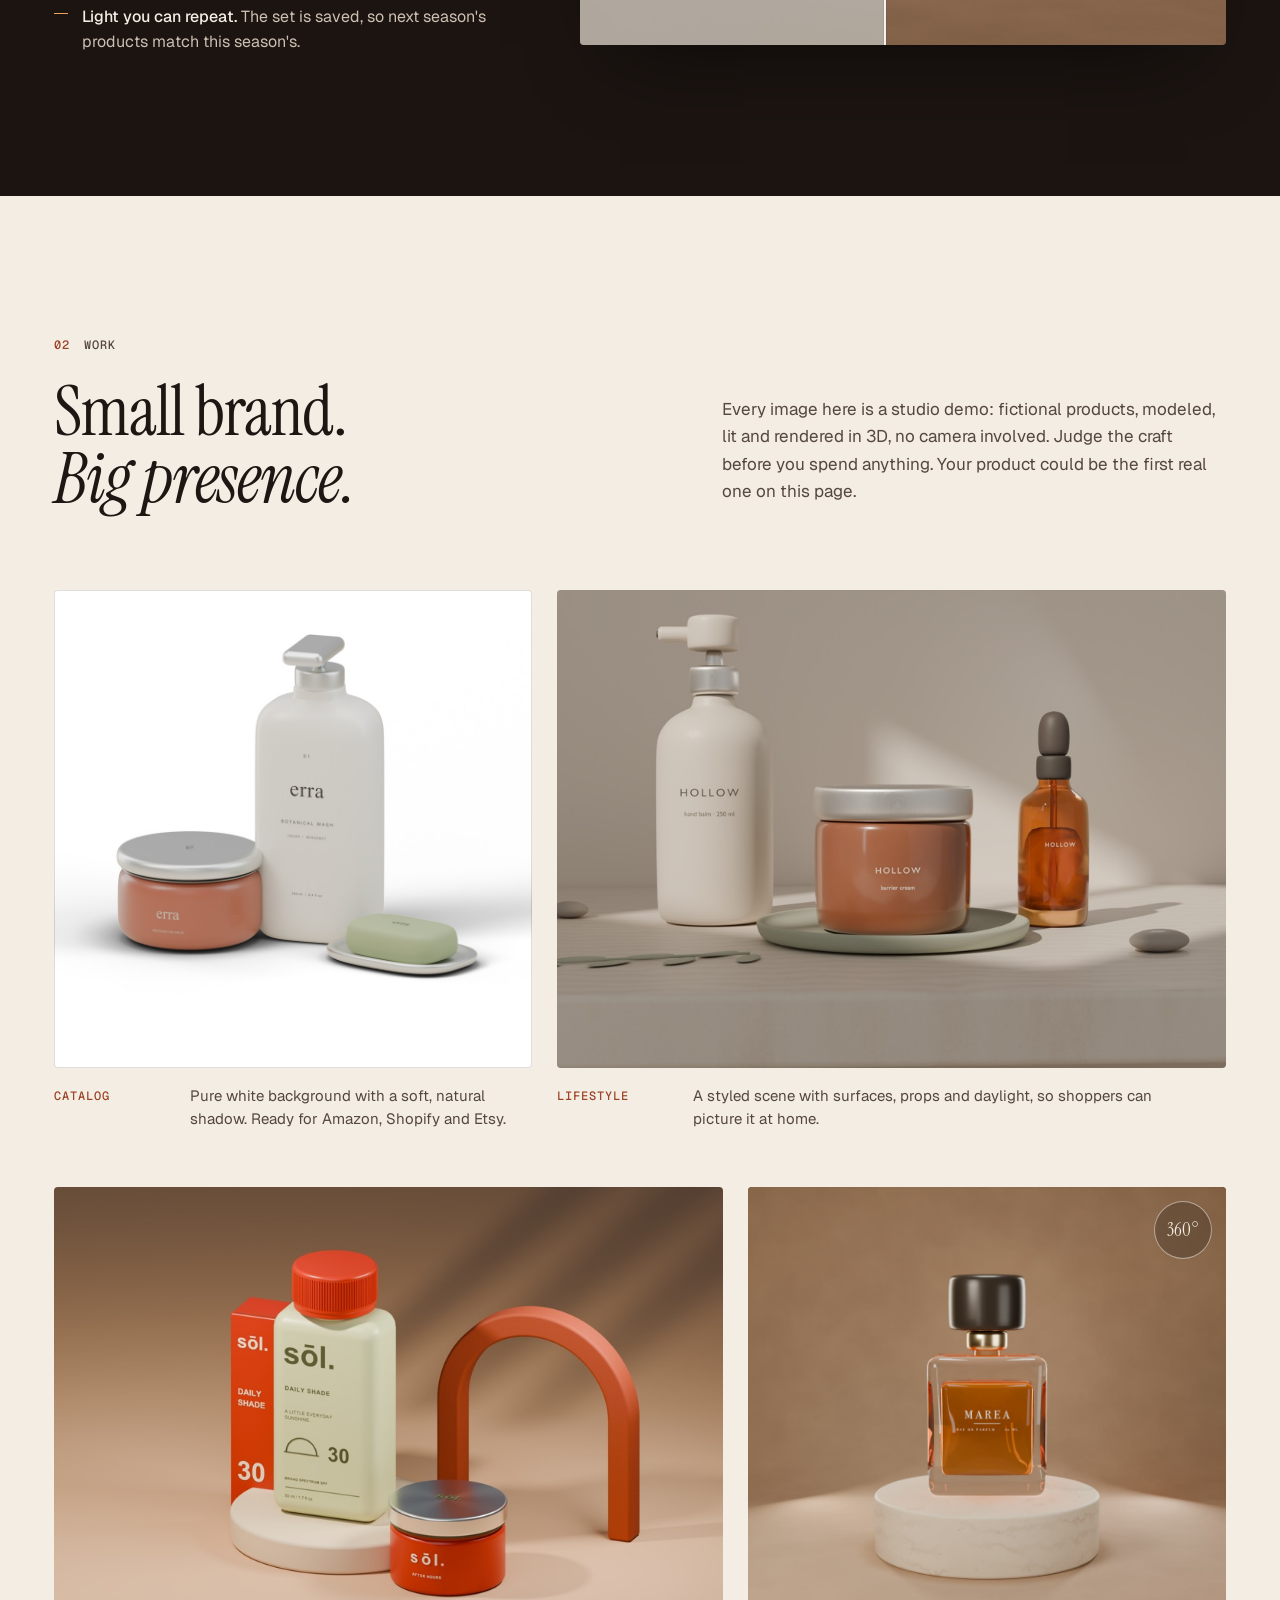
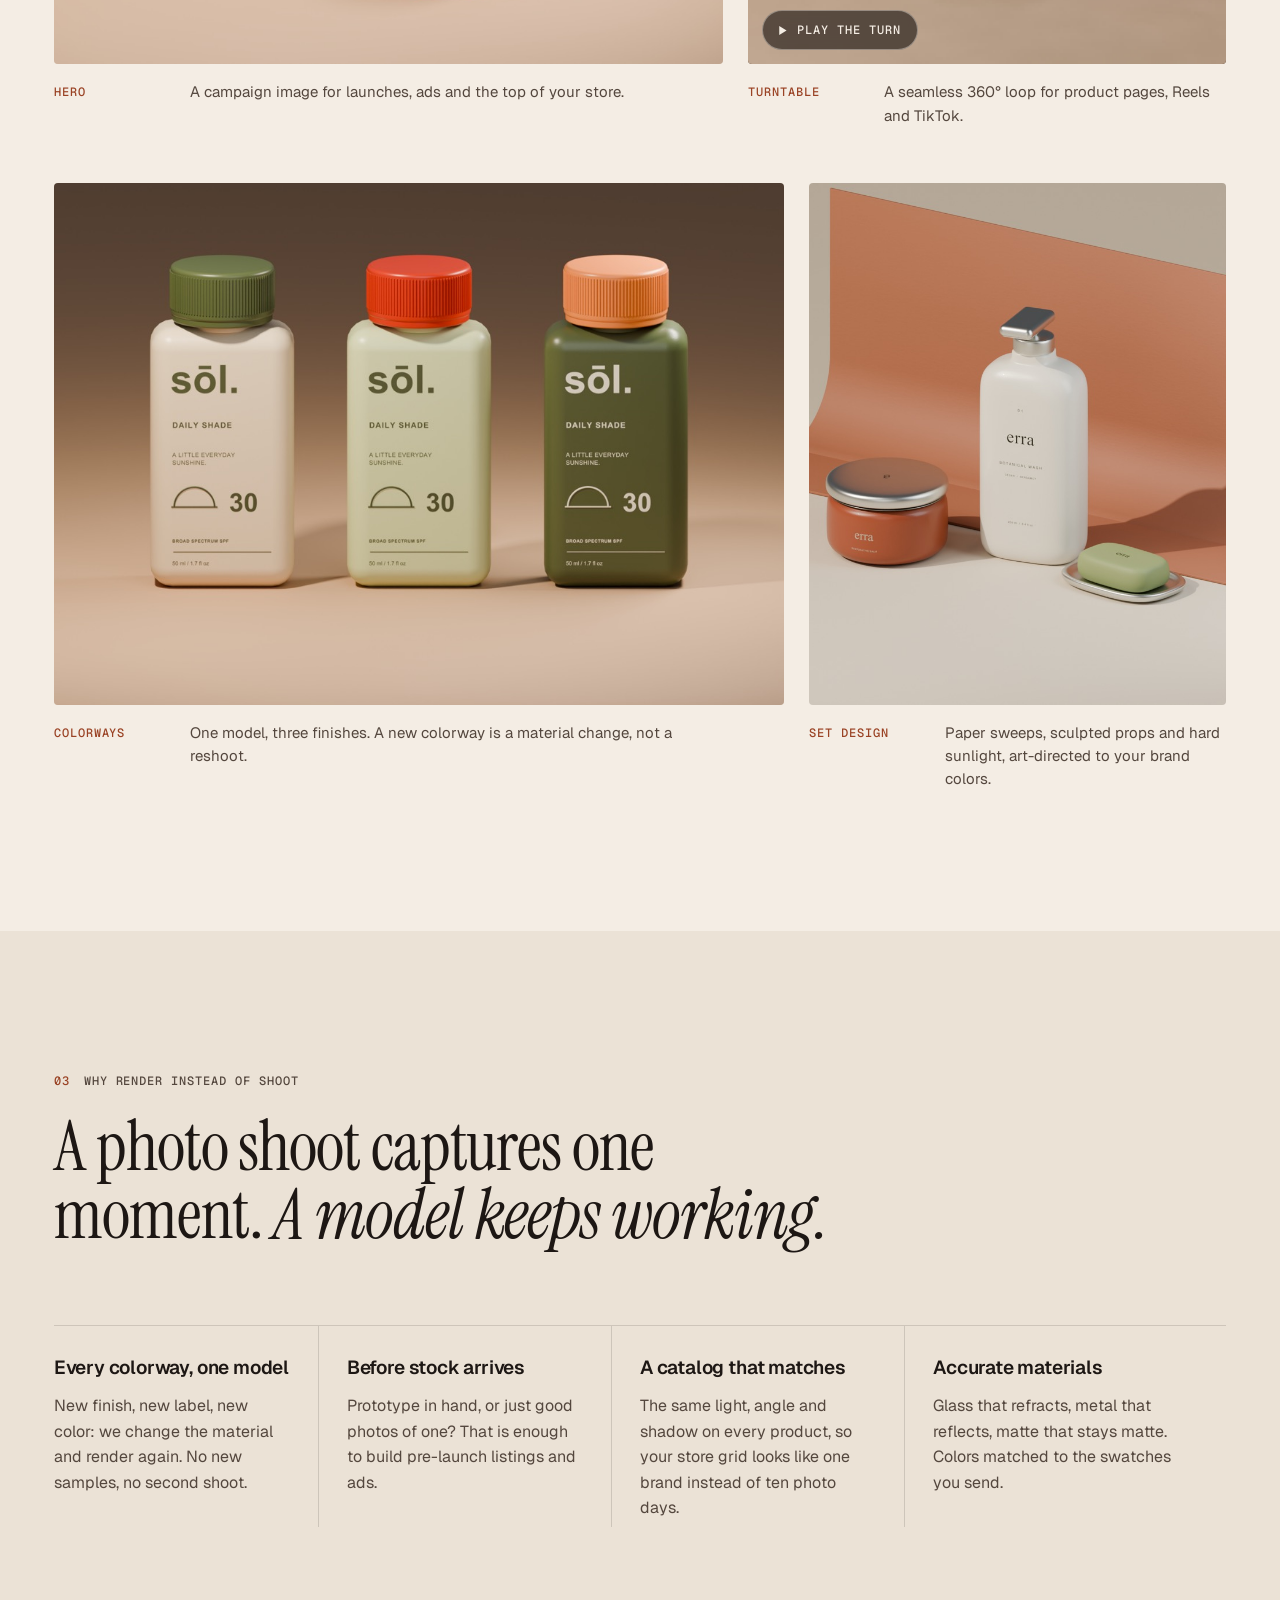
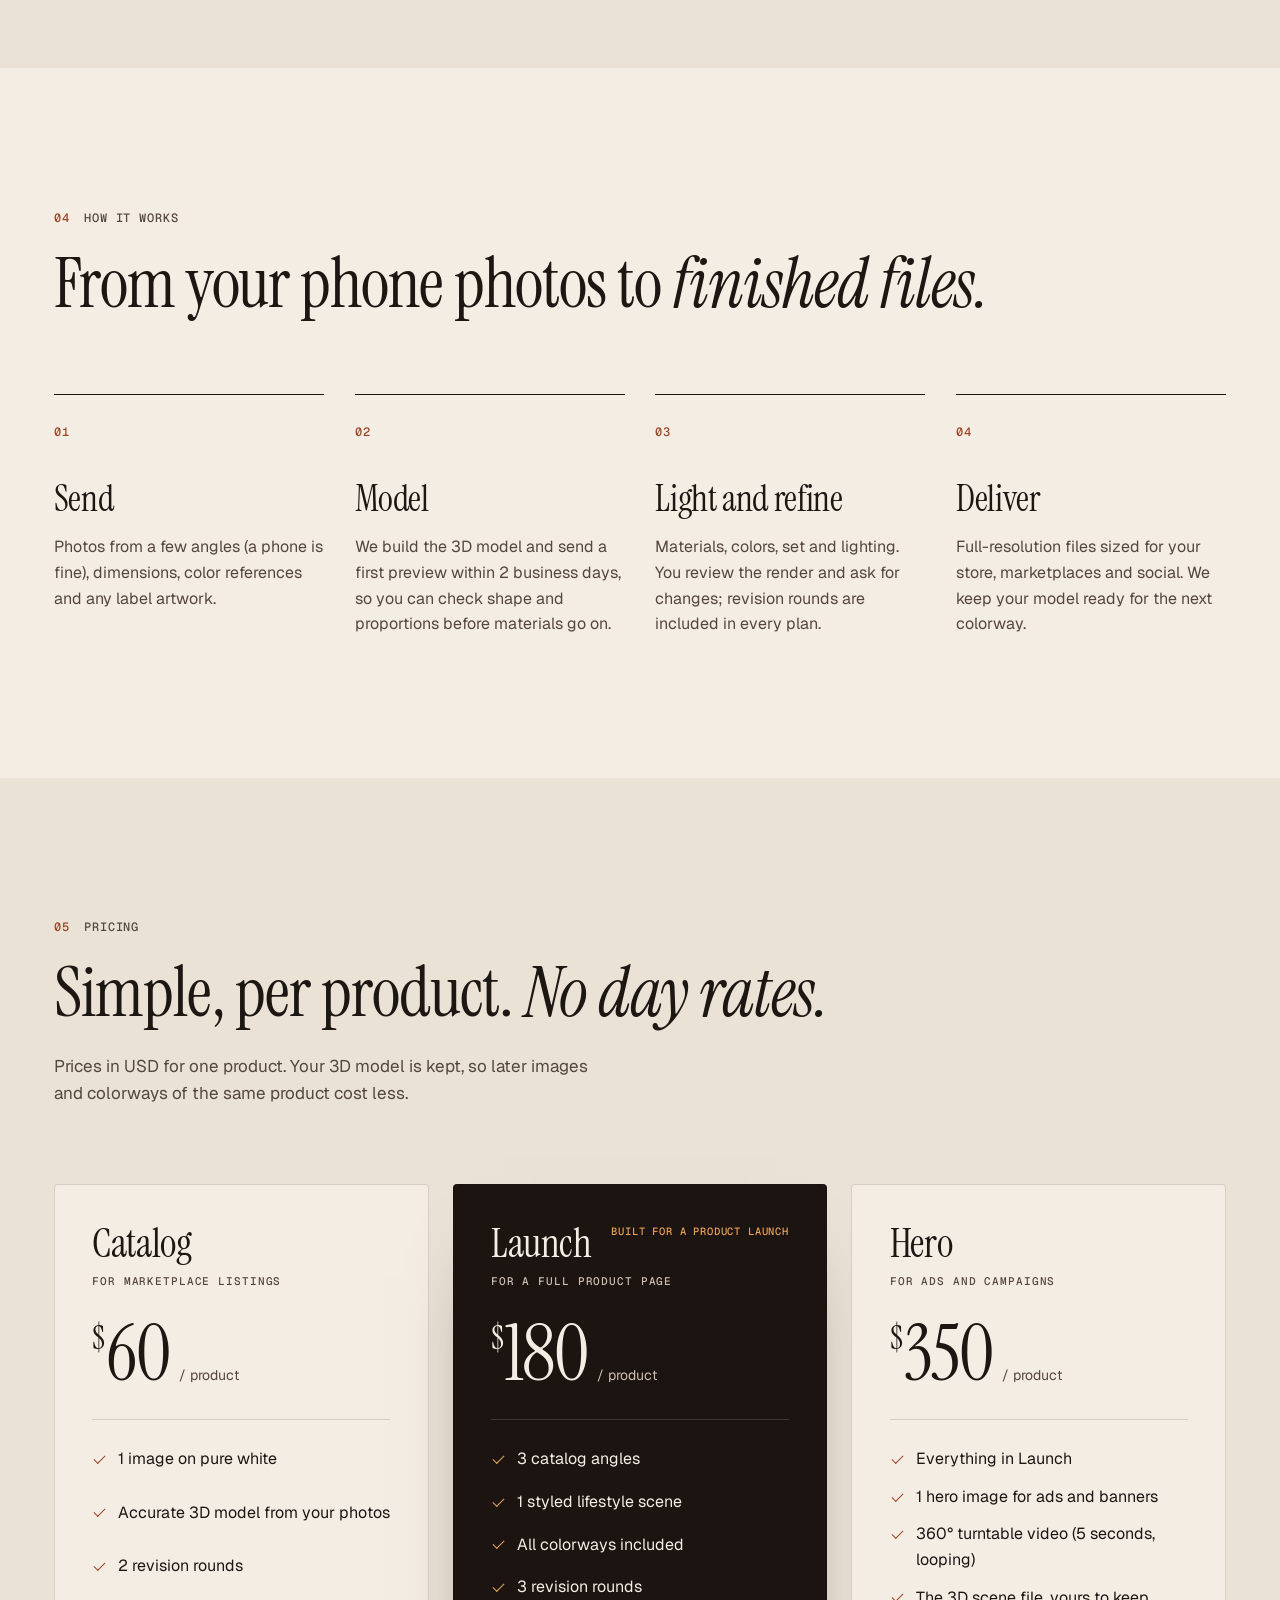
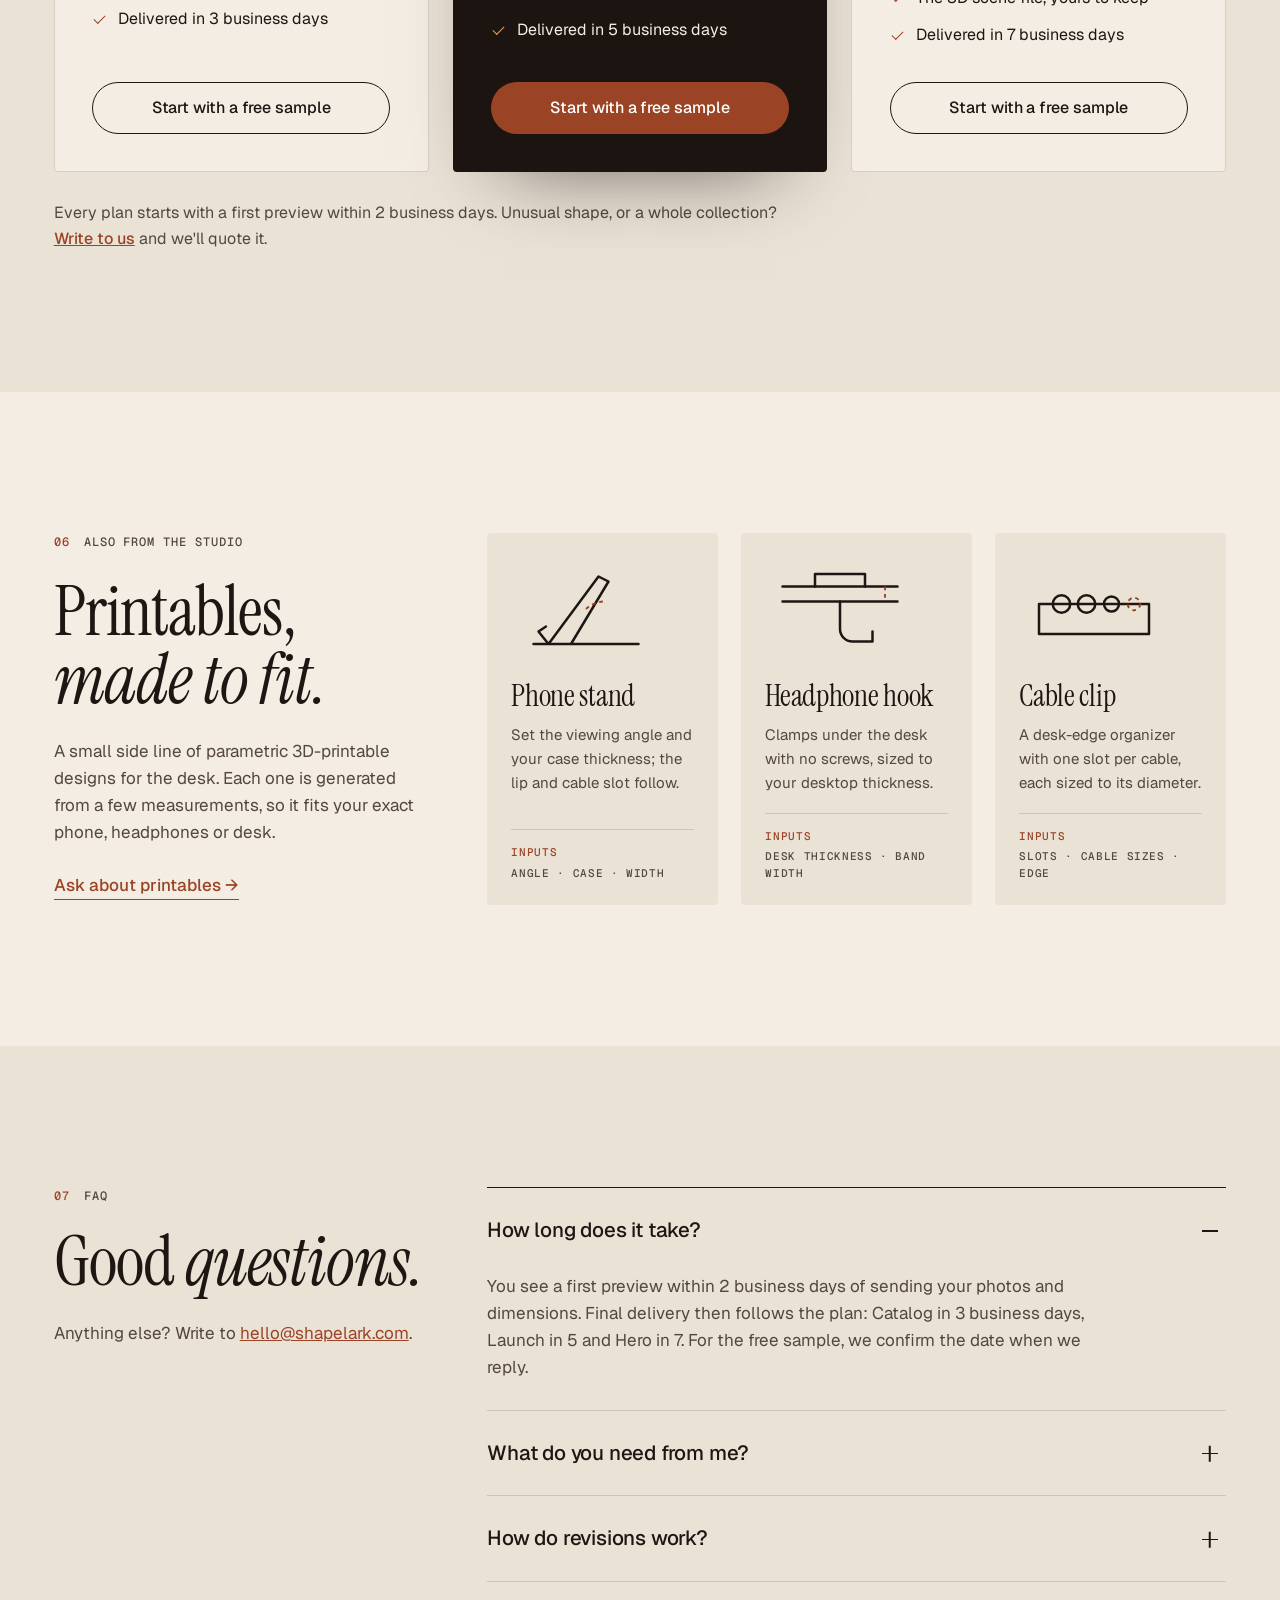
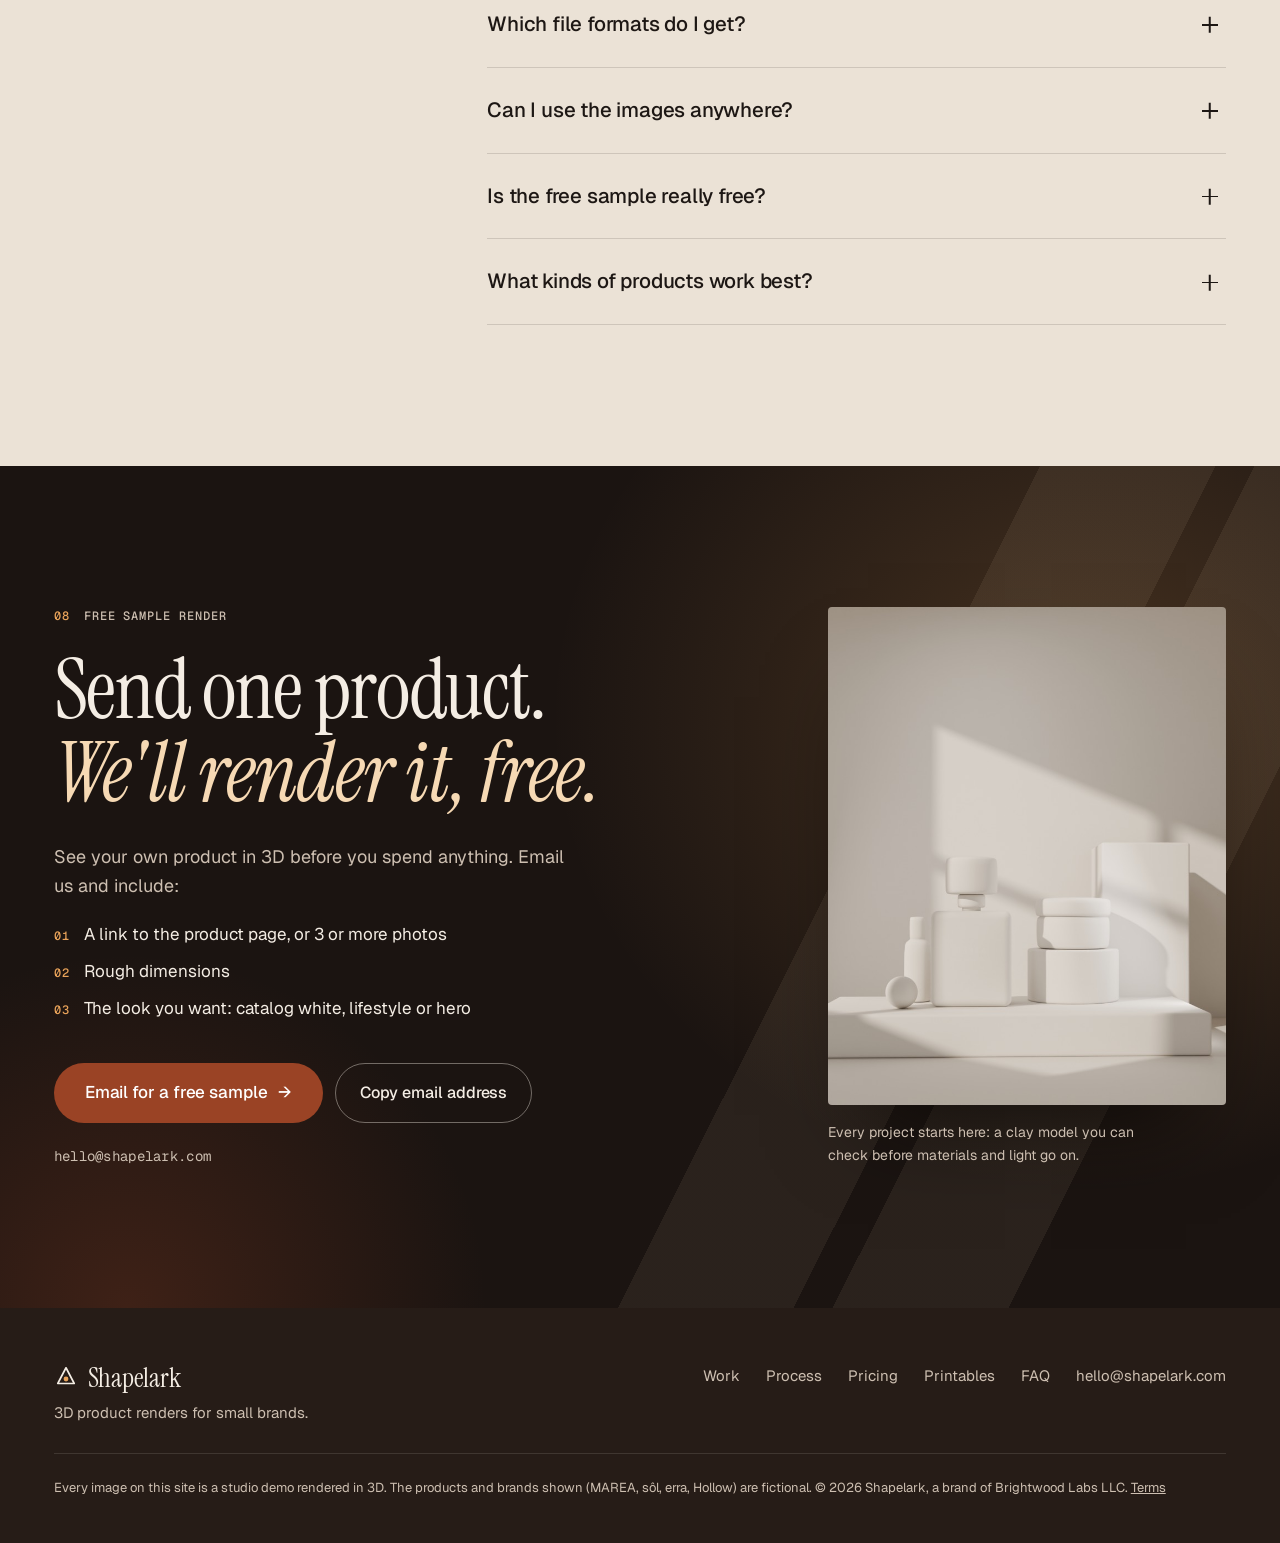
==== commit ffa16bfa: "FAQ: plain-language scene file Co-Authored-By: Claude Opus 5.5 (1M context) <noreply@anthropic.com>" ====
--- a/index.html
+++ b/index.html
@@ -385,7 +385,7 @@
         </details>
         <details class="qa">
           <summary>Which file formats do I get?</summary>
-          <div class="qa-body"><p>Full-resolution PNG and JPEG images, sized for your store, Amazon, Etsy and social, with transparent PNGs on request. Turntables are delivered as MP4 video. The Hero plan also includes the .blend scene file, so the model, materials and lighting stay yours.</p></div>
+          <div class="qa-body"><p>Full-resolution PNG and JPEG images, sized for your store, Amazon, Etsy and social, with transparent PNGs on request. Turntables are delivered as MP4 video. The Hero plan also includes the 3D scene file (Blender format), so the model, materials and lighting stay yours.</p></div>
         </details>
         <details class="qa">
           <summary>Can I use the images anywhere?</summary>
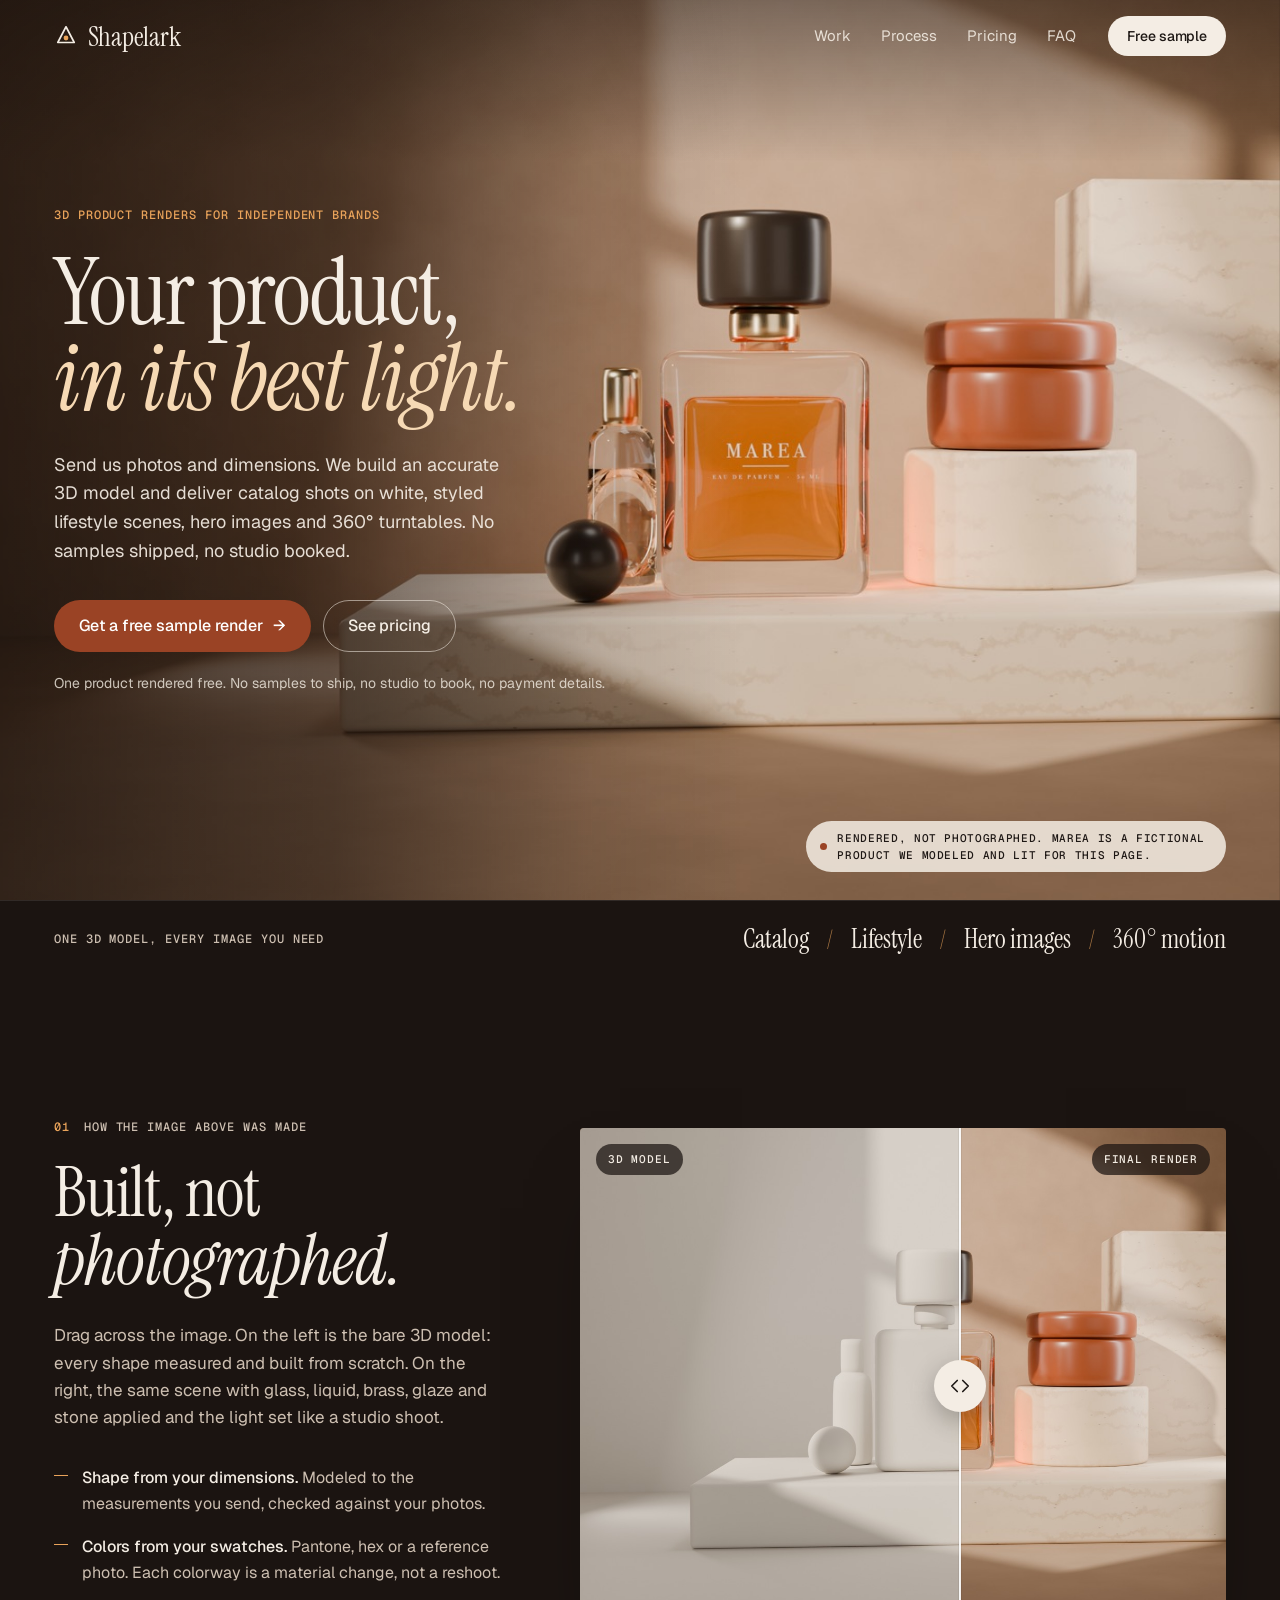
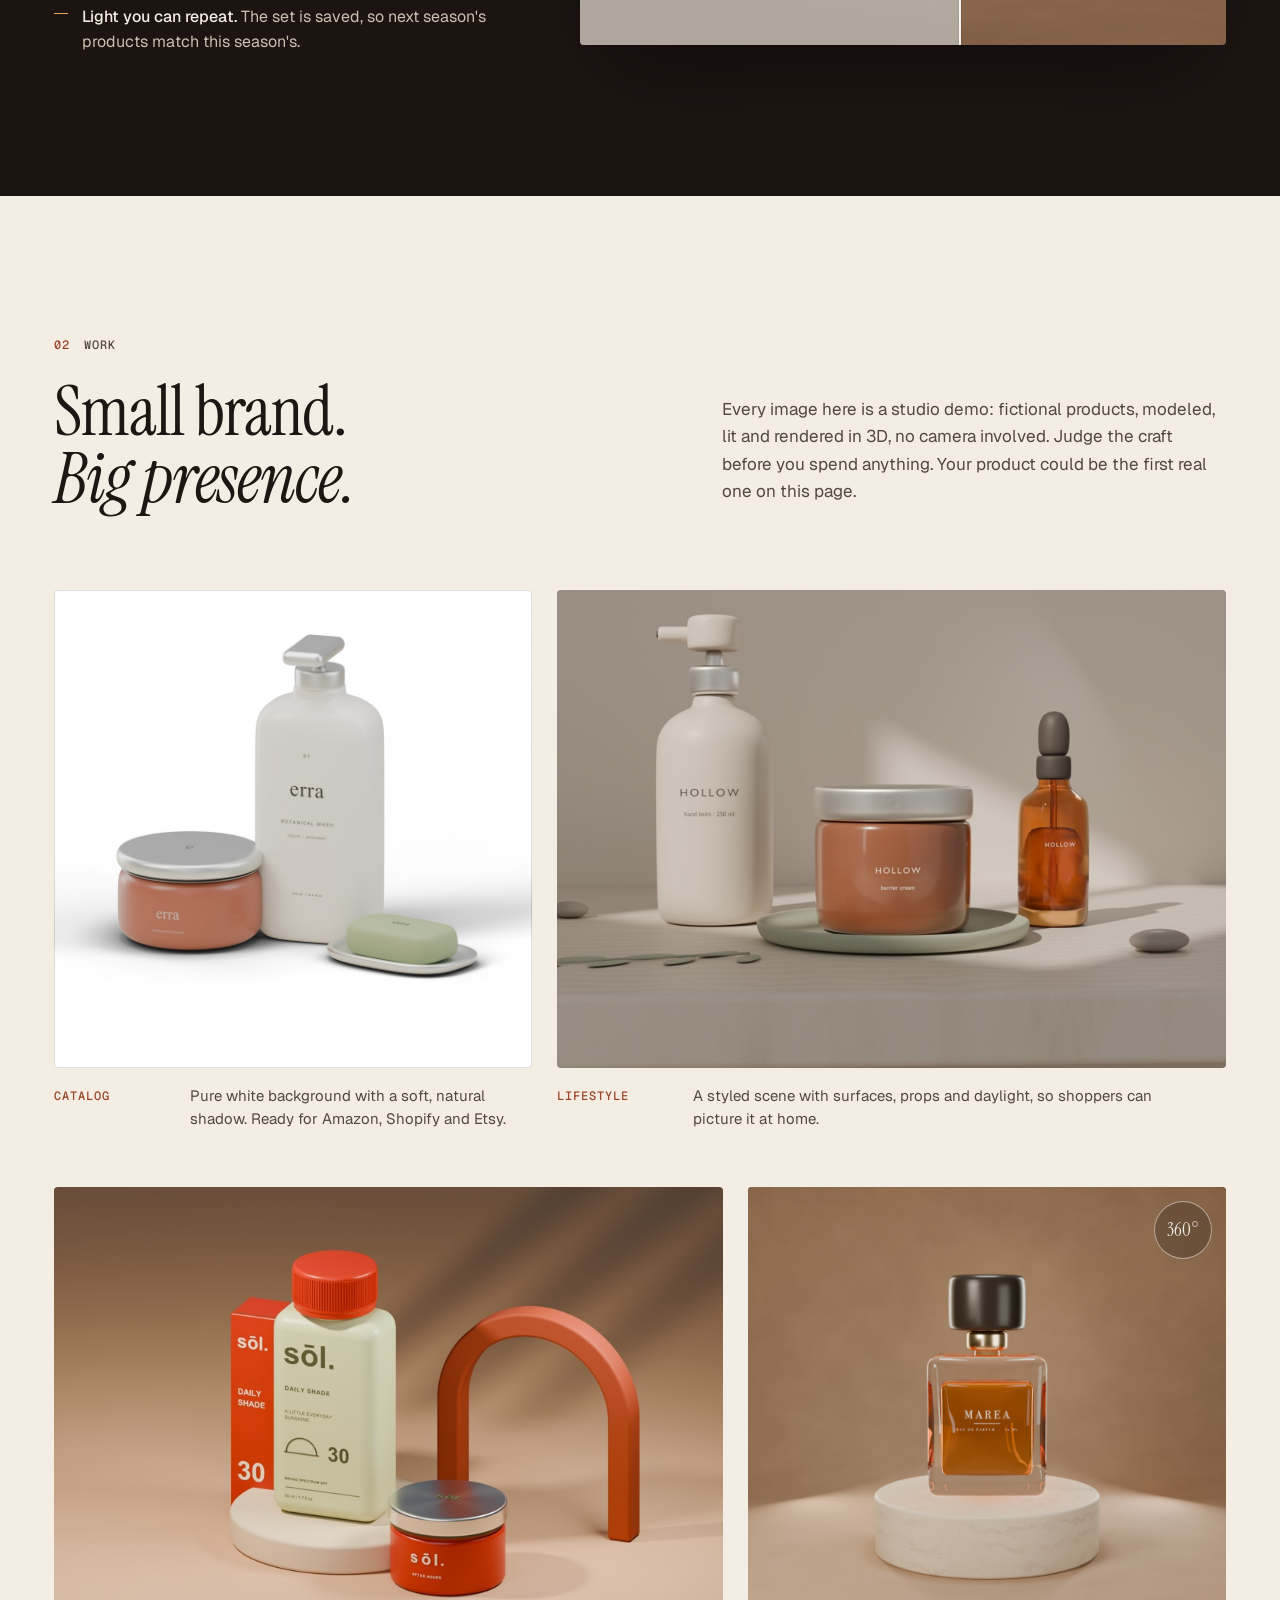
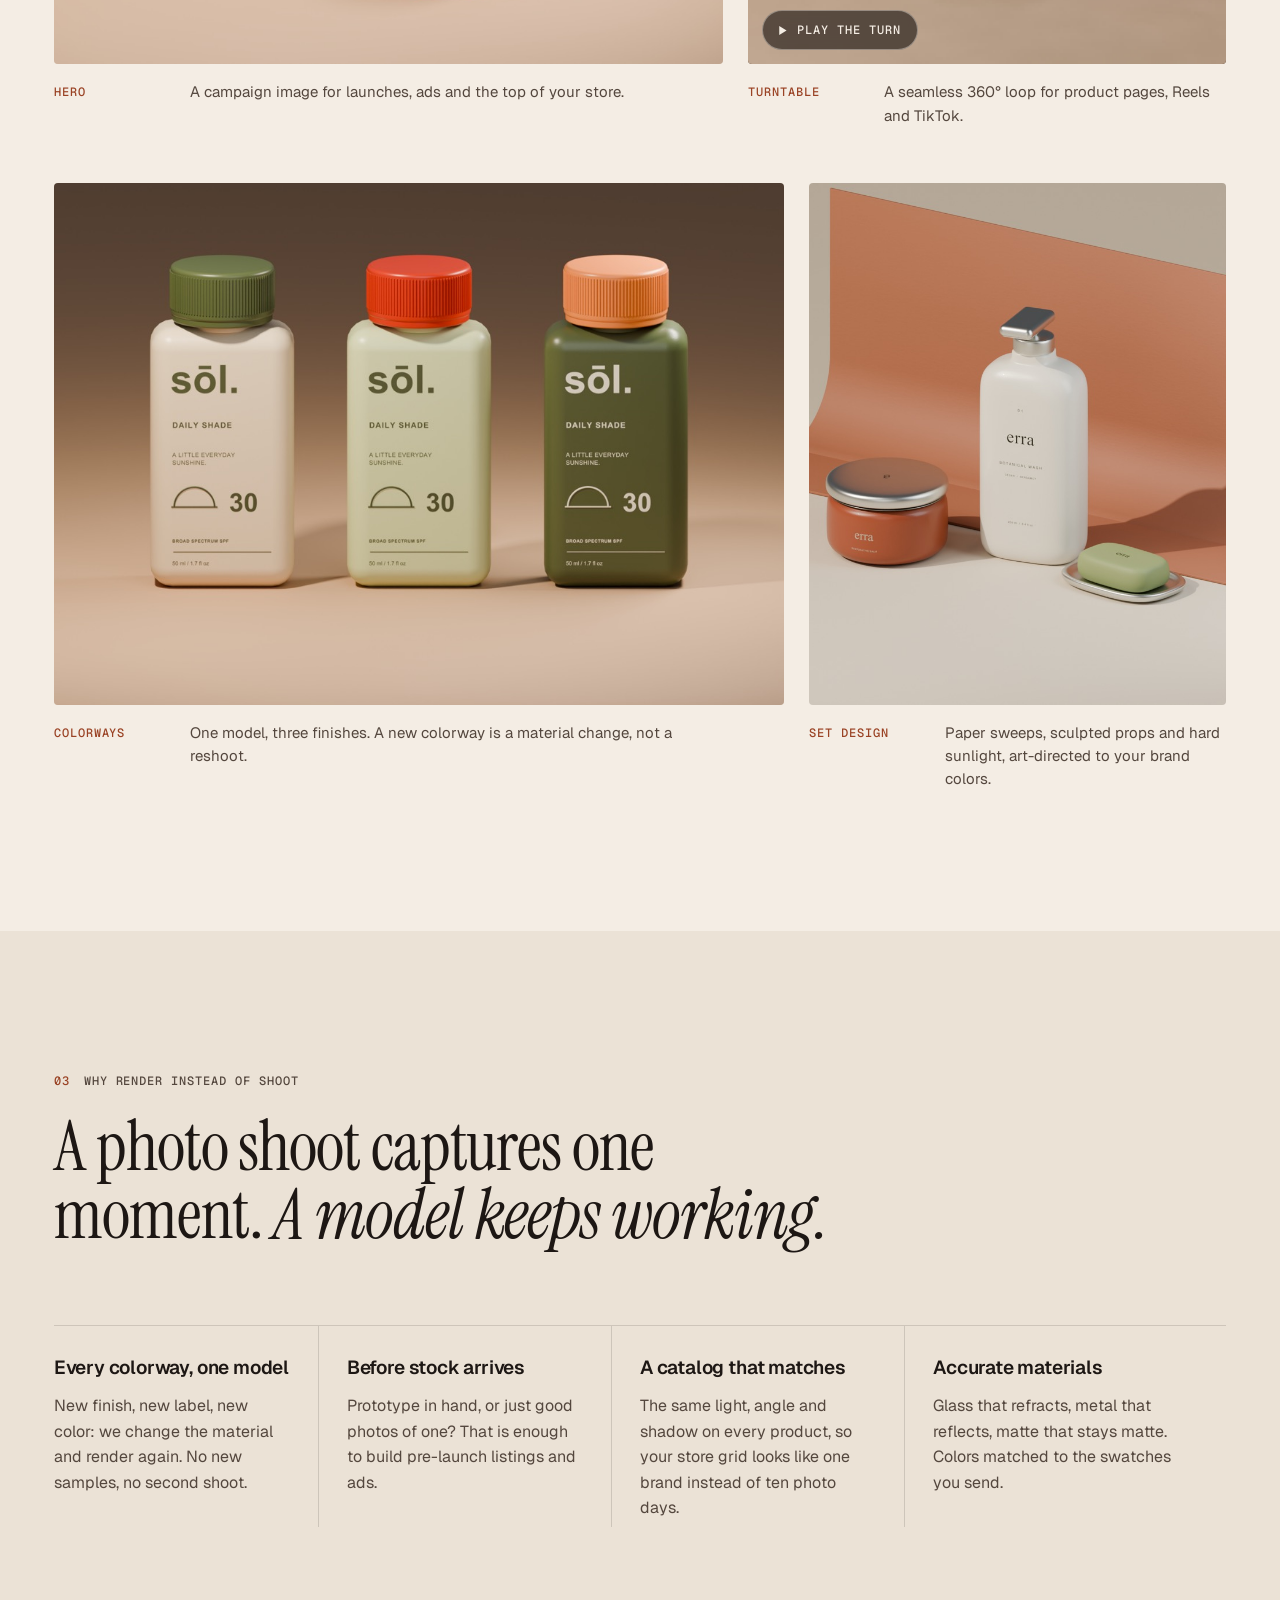
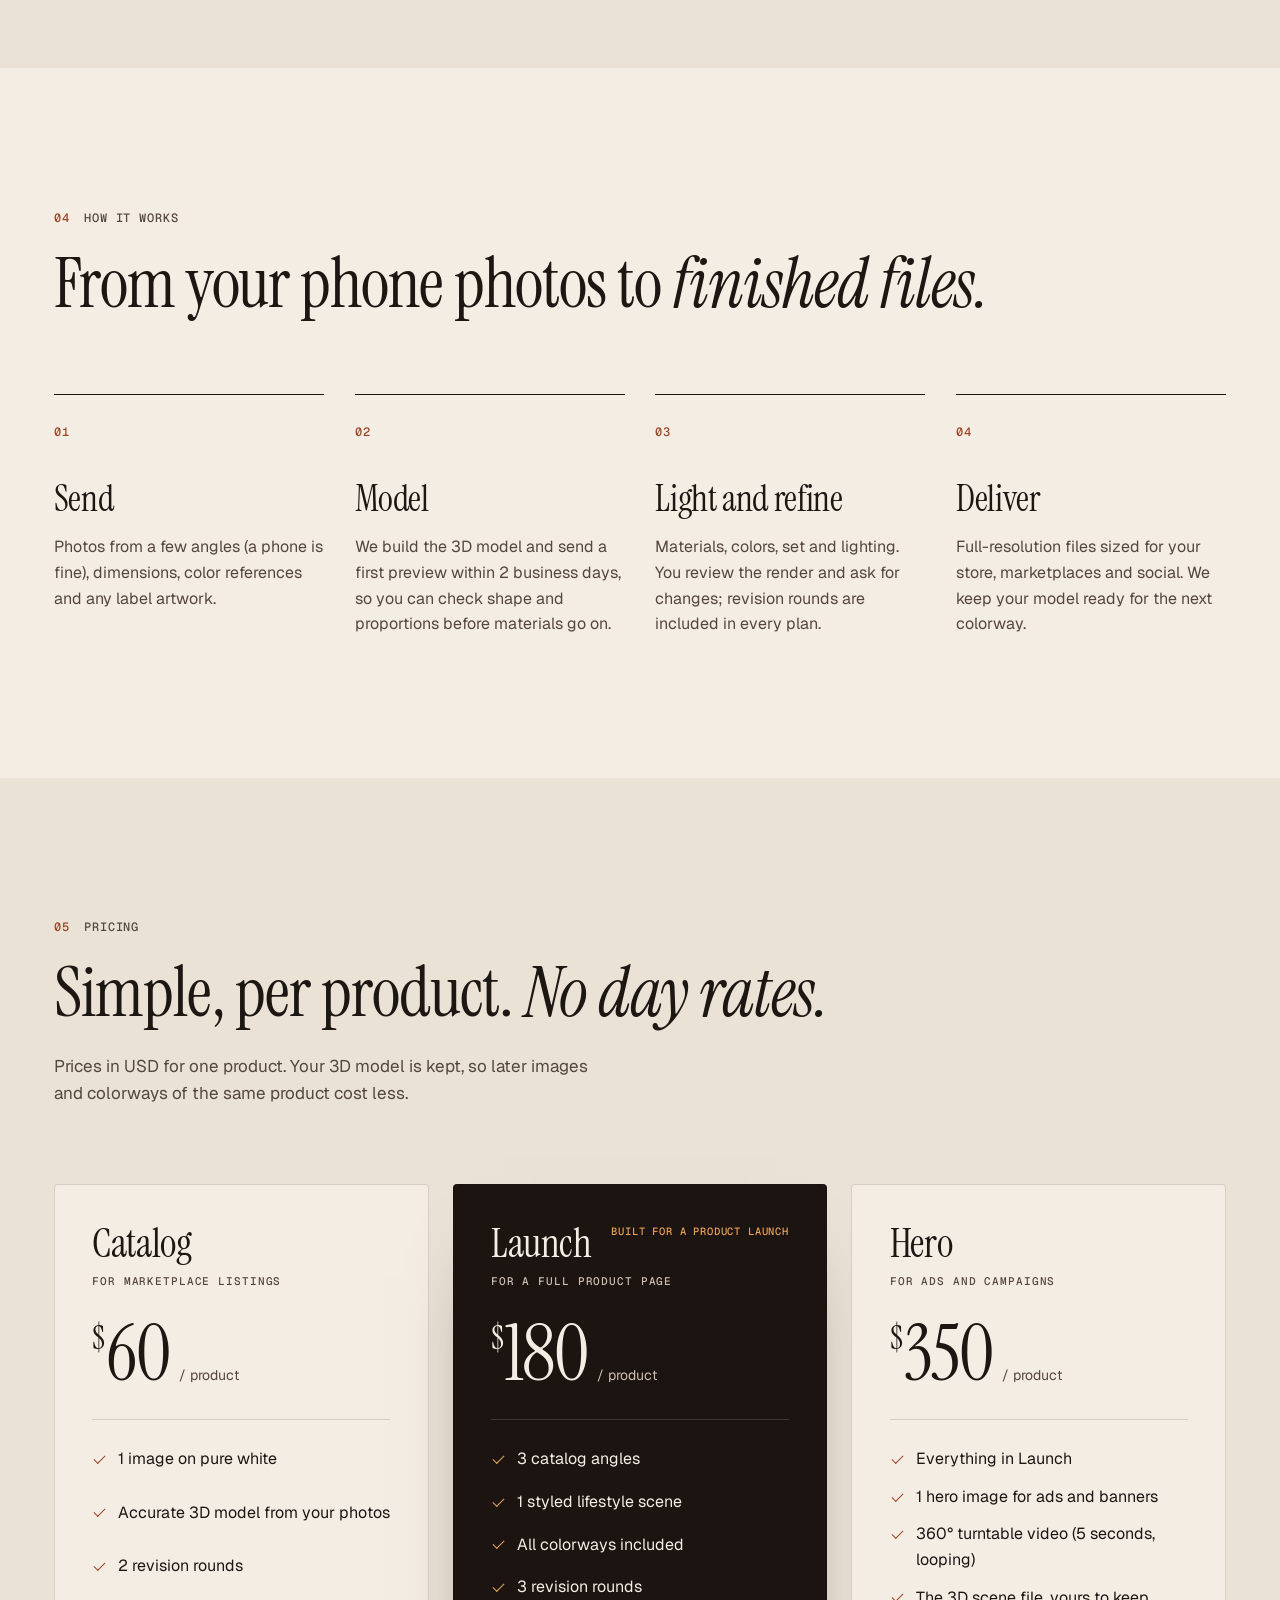
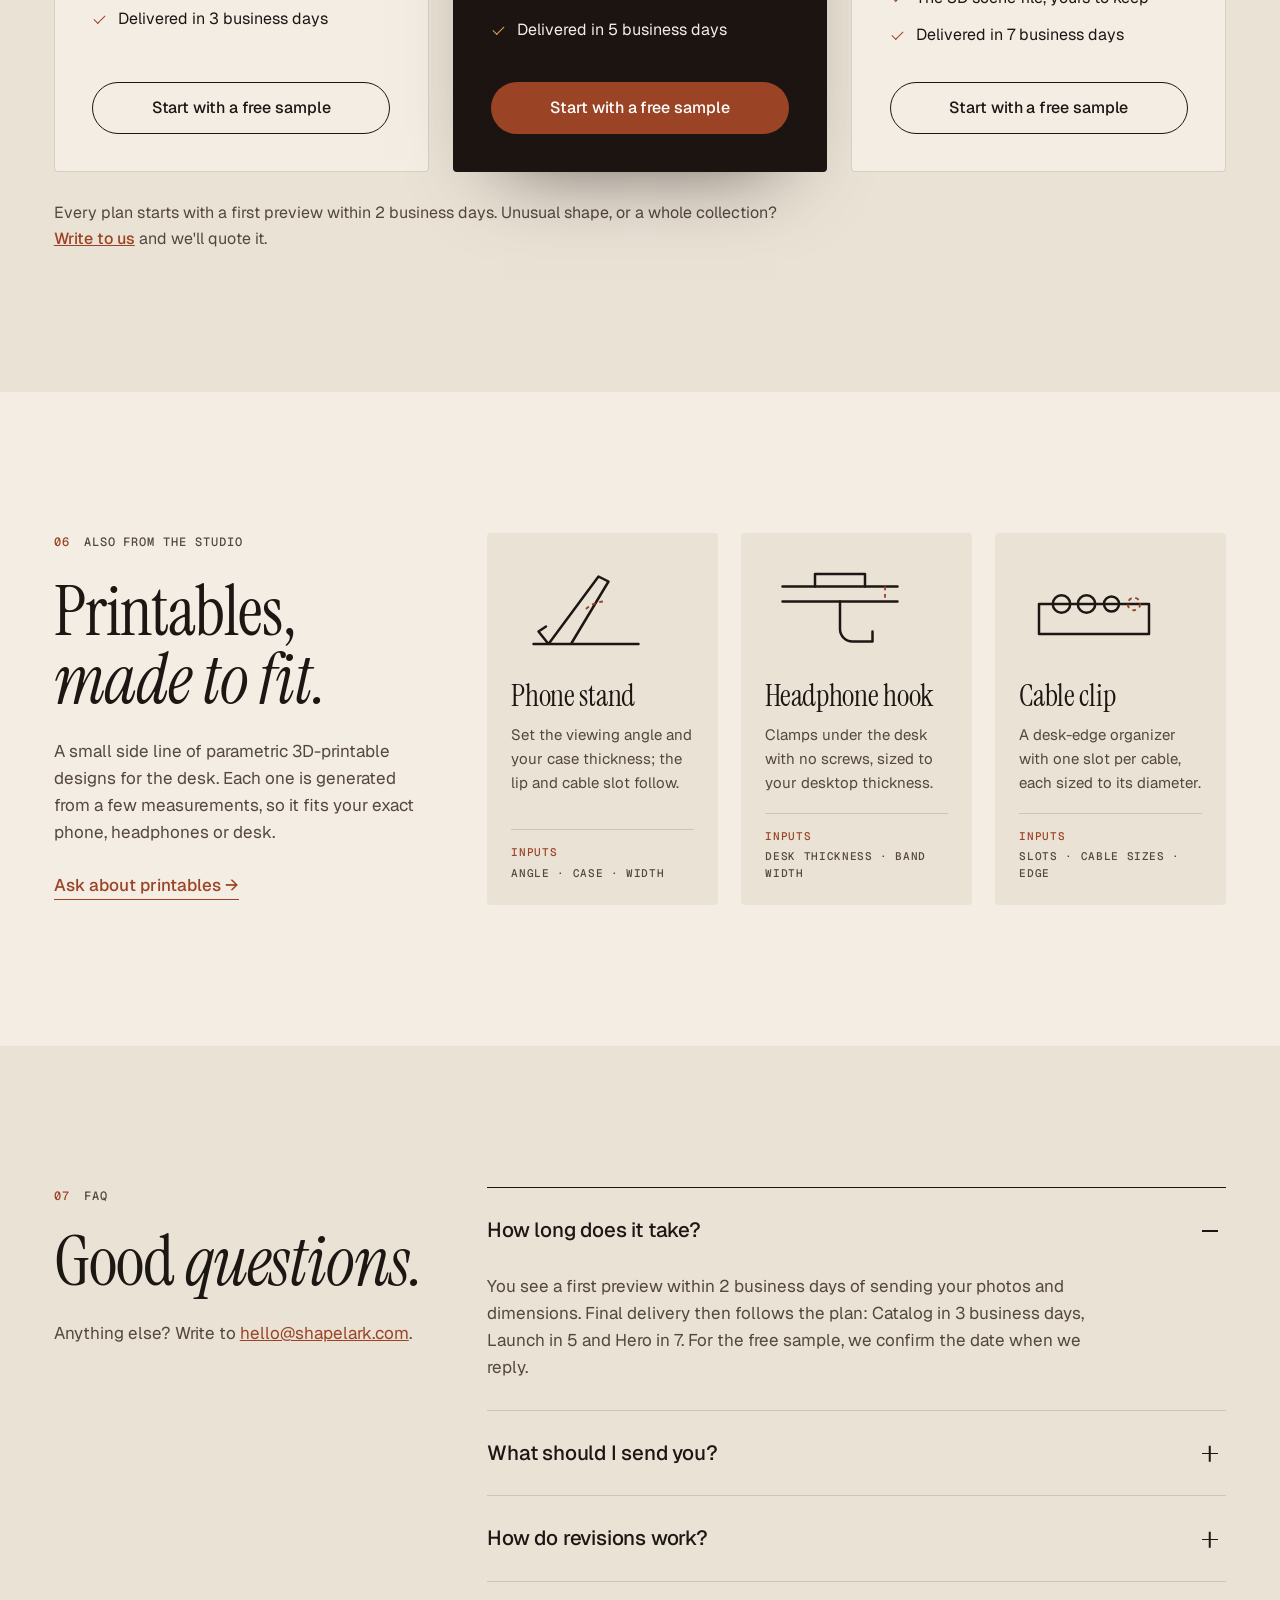
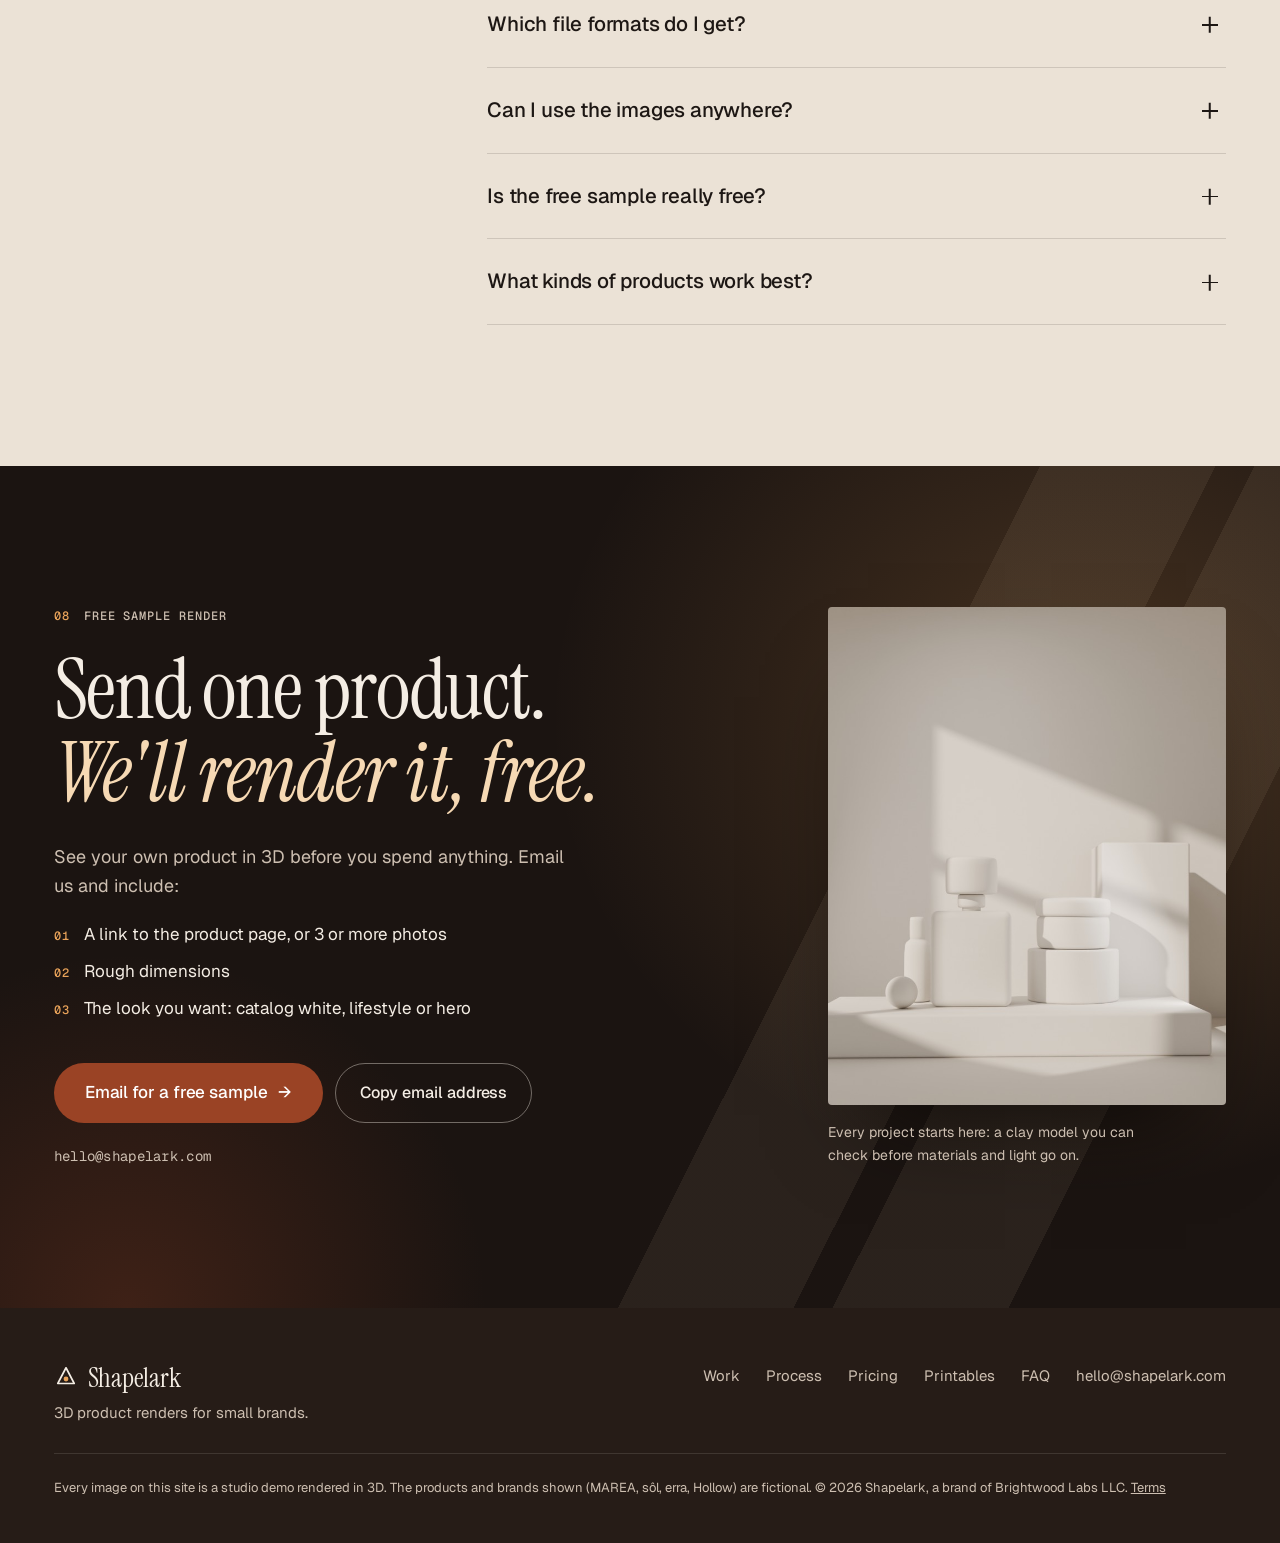
==== commit 887e9e82: "FAQ: clearer 'what to send', fix scene-file wording, plain language Co-Authored-By: Claude Opus 5.5 " ====
--- a/index.html
+++ b/index.html
@@ -369,23 +369,16 @@
           <div class="qa-body"><p>You see a first preview within 2 business days of sending your photos and dimensions. Final delivery then follows the plan: Catalog in 3 business days, Launch in 5 and Hero in 7. For the free sample, we confirm the date when we reply.</p></div>
         </details>
         <details class="qa">
-          <summary>What do you need from me?</summary>
-          <div class="qa-body">
-            <ul>
-              <li>Clear photos from several angles: front, back, sides and top. Phone photos in daylight are fine.</li>
-              <li>Dimensions: height, width and depth, plus anything special like a lid or a handle.</li>
-              <li>Color and material references: Pantone or hex codes if you have them, or a photo next to a sheet of white paper.</li>
-              <li>Logo and label artwork, ideally as vector files (SVG, PDF or AI).</li>
-            </ul>
-          </div>
+          <summary>What should I send you?</summary>
+          <div class="qa-body"><p>For the free sample, just a link to your product page or 2–3 clear phone photos, plus its rough size. Not sure what you have? Send what you can and we’ll ask for anything missing.</p><p>For a paid order, the more we have, the more exact the result:</p><ul><li>Photos from a few angles (front, back, side and top), taken in daylight.</li><li>Height, width and depth. A ruler or tape measure in one photo works too.</li><li>Your brand colors, if you have them, or a photo of the product next to a sheet of white paper.</li><li>Your logo and label artwork, if you have the files. If not, we’ll rebuild them from your photos.</li></ul></div>
         </details>
         <details class="qa">
           <summary>How do revisions work?</summary>
-          <div class="qa-body"><p>A revision round is one set of changes, for example “make the cap a little darker and turn the label toward the camera”. Catalog includes 2 rounds; Launch and Hero include 3. You also see a clay preview before materials go on, so shape problems are caught early.</p></div>
+          <div class="qa-body"><p>A revision round is one set of changes, for example “make the cap a little darker and turn the label toward the camera”. Catalog includes 2 rounds; Launch and Hero include 3. You also see a plain gray preview of the shape before colors and materials go on, so any shape issues are caught early.</p></div>
         </details>
         <details class="qa">
           <summary>Which file formats do I get?</summary>
-          <div class="qa-body"><p>Full-resolution PNG and JPEG images, sized for your store, Amazon, Etsy and social, with transparent PNGs on request. Turntables are delivered as MP4 video. The Hero plan also includes the 3D scene file (Blender format), so the model, materials and lighting stay yours.</p></div>
+          <div class="qa-body"><p>Full-resolution PNG and JPEG images, sized for your store, Amazon, Etsy and social, with transparent PNGs on request. Turntables are delivered as MP4 video. The Hero plan also includes the 3D scene file (Blender format), so you have your own copy of the model, materials and lighting.</p></div>
         </details>
         <details class="qa">
           <summary>Can I use the images anywhere?</summary>
@@ -393,7 +386,7 @@
         </details>
         <details class="qa">
           <summary>Is the free sample really free?</summary>
-          <div class="qa-body"><p>Yes. We render one of your products, one image, at no cost and with no payment details. If you like it and go ahead, we keep building on the same model.</p></div>
+          <div class="qa-body"><p>Yes. We render one of your products as one preview-size image, at no cost and with no payment details. If you like it and go ahead, we keep building on the same model.</p></div>
         </details>
         <details class="qa">
           <summary>What kinds of products work best?</summary>
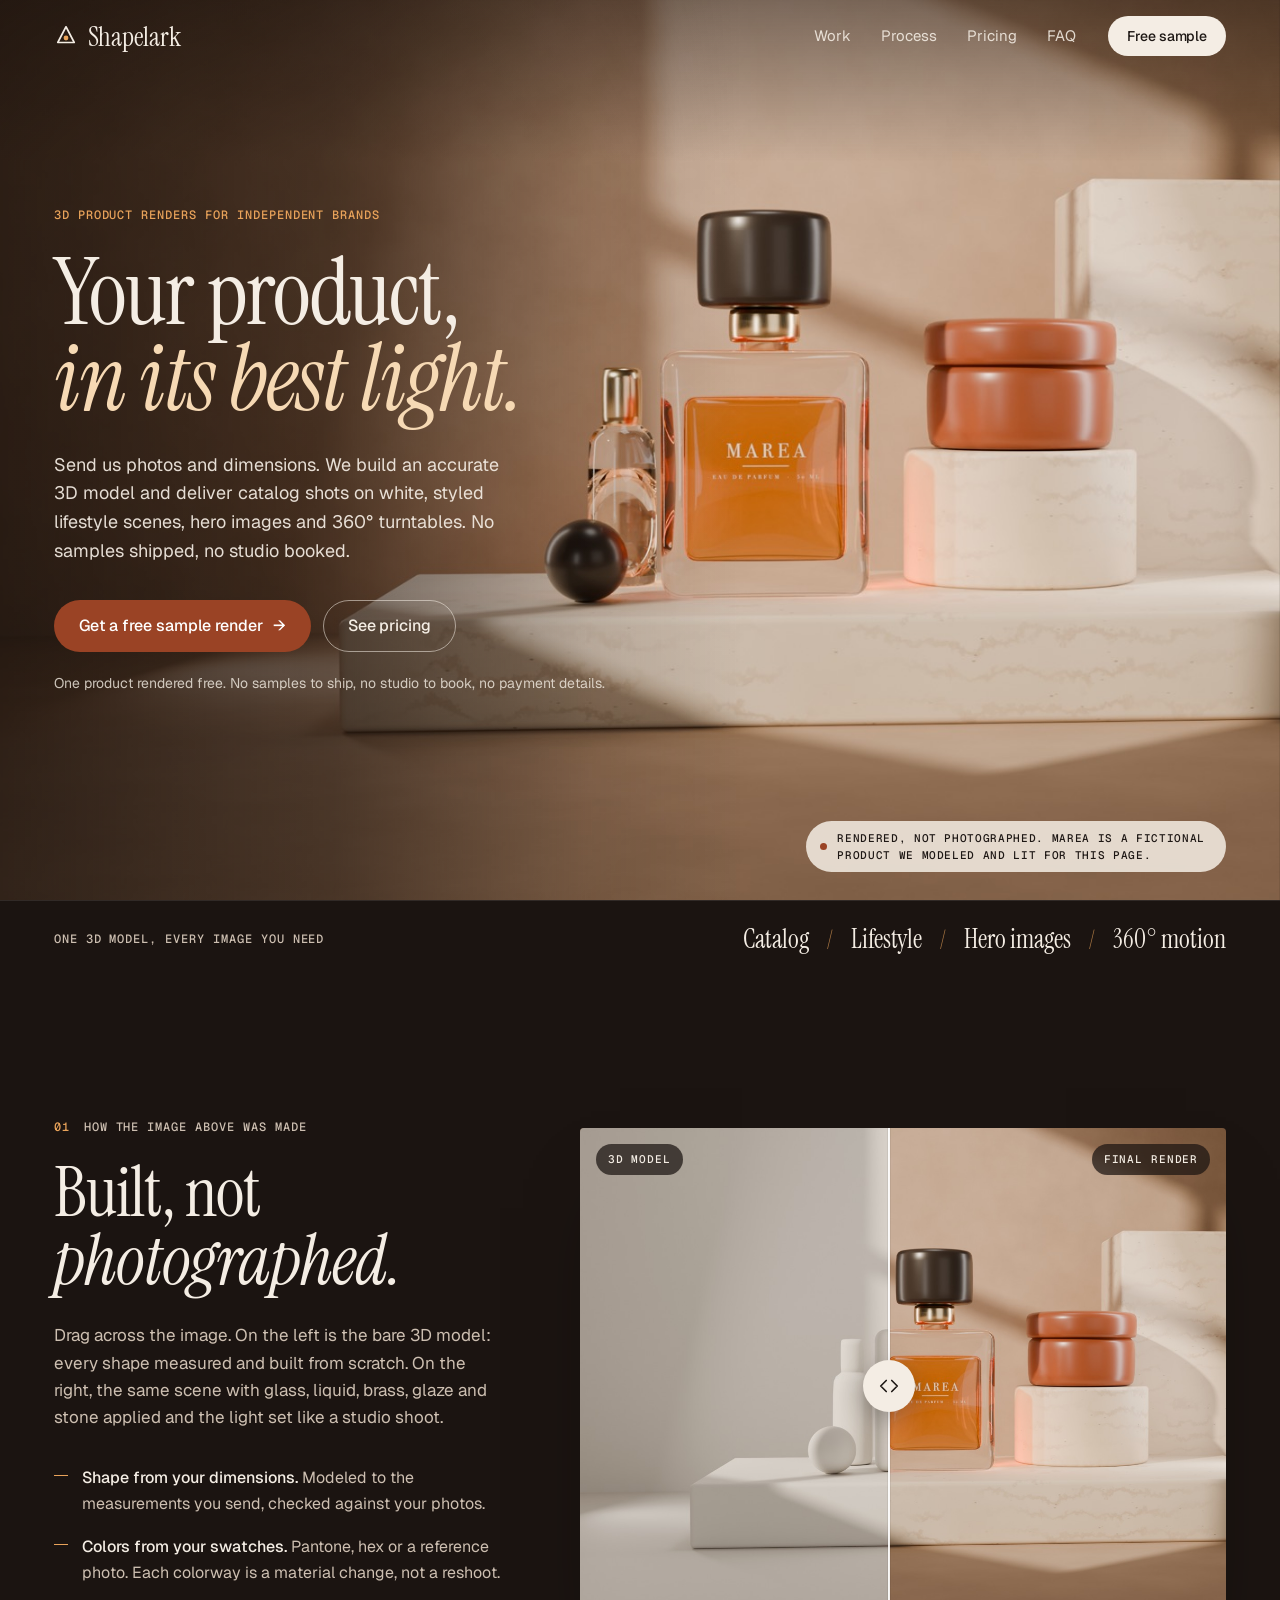
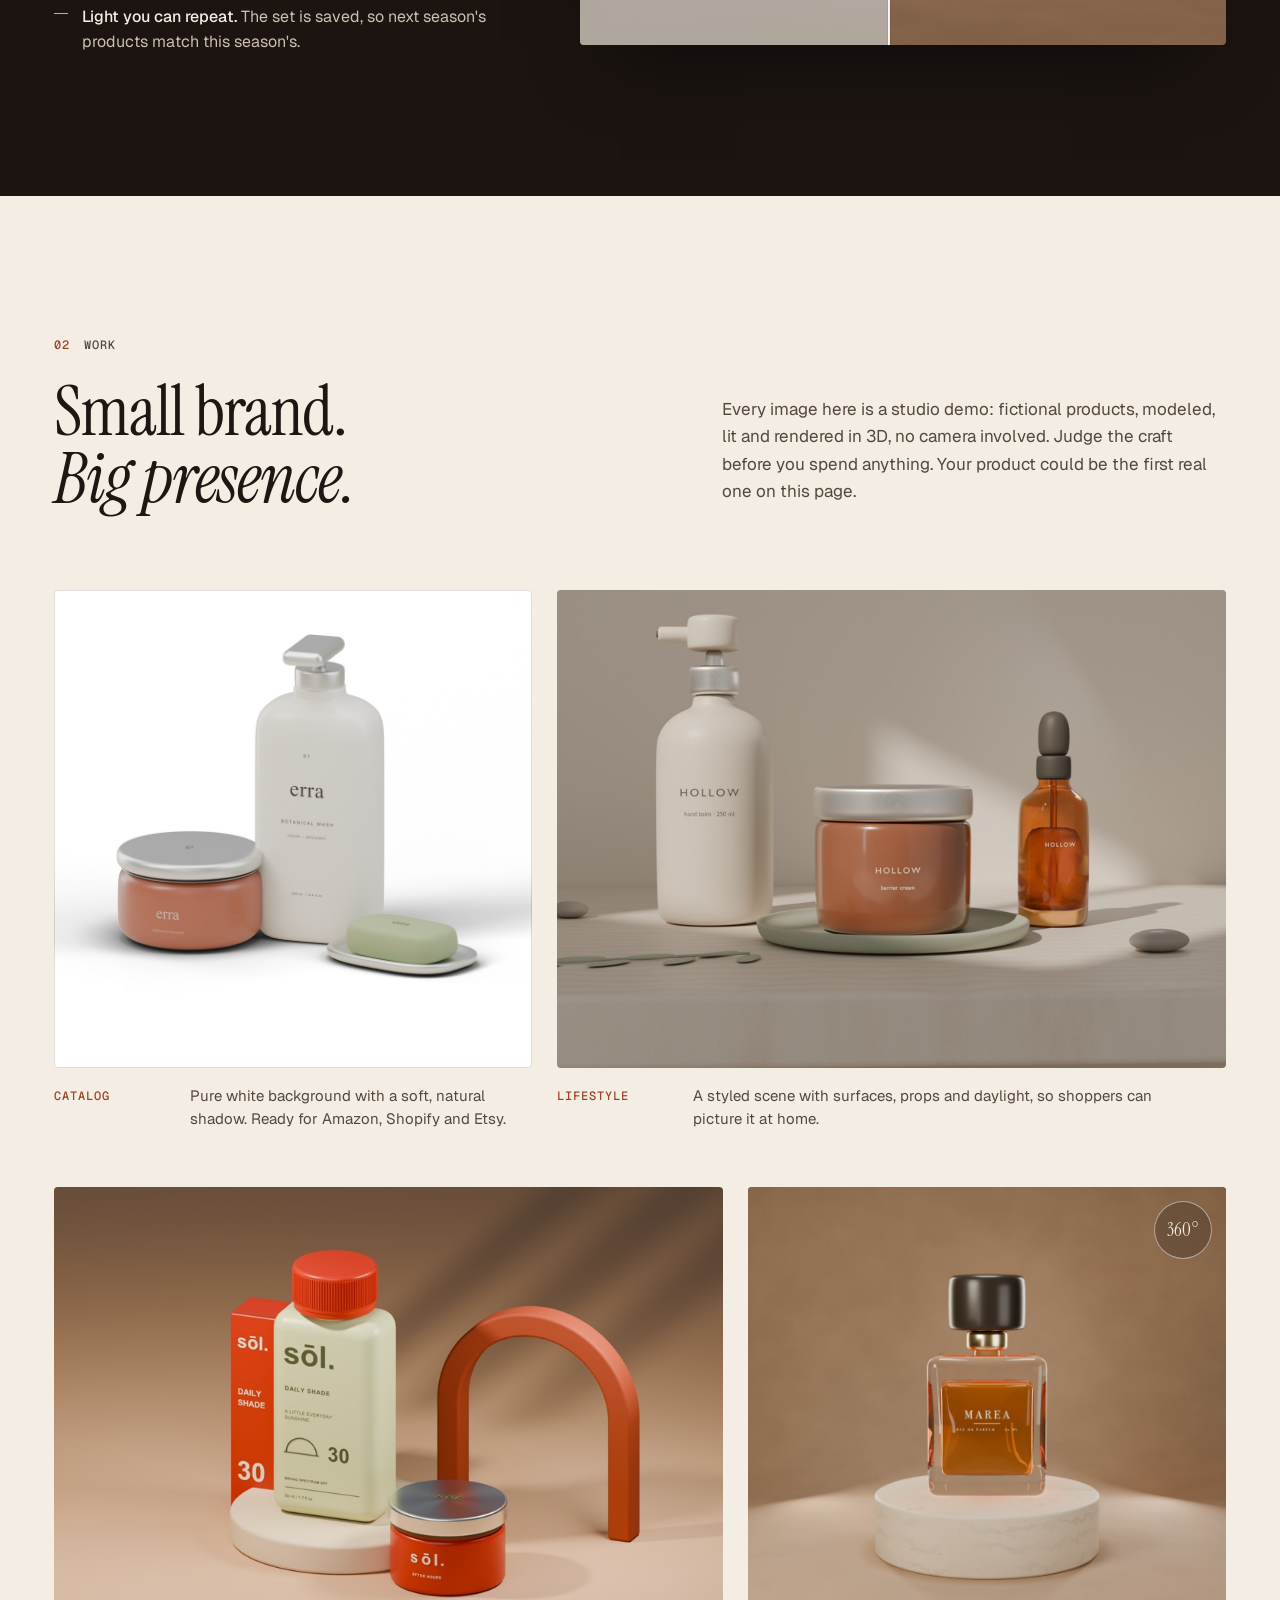
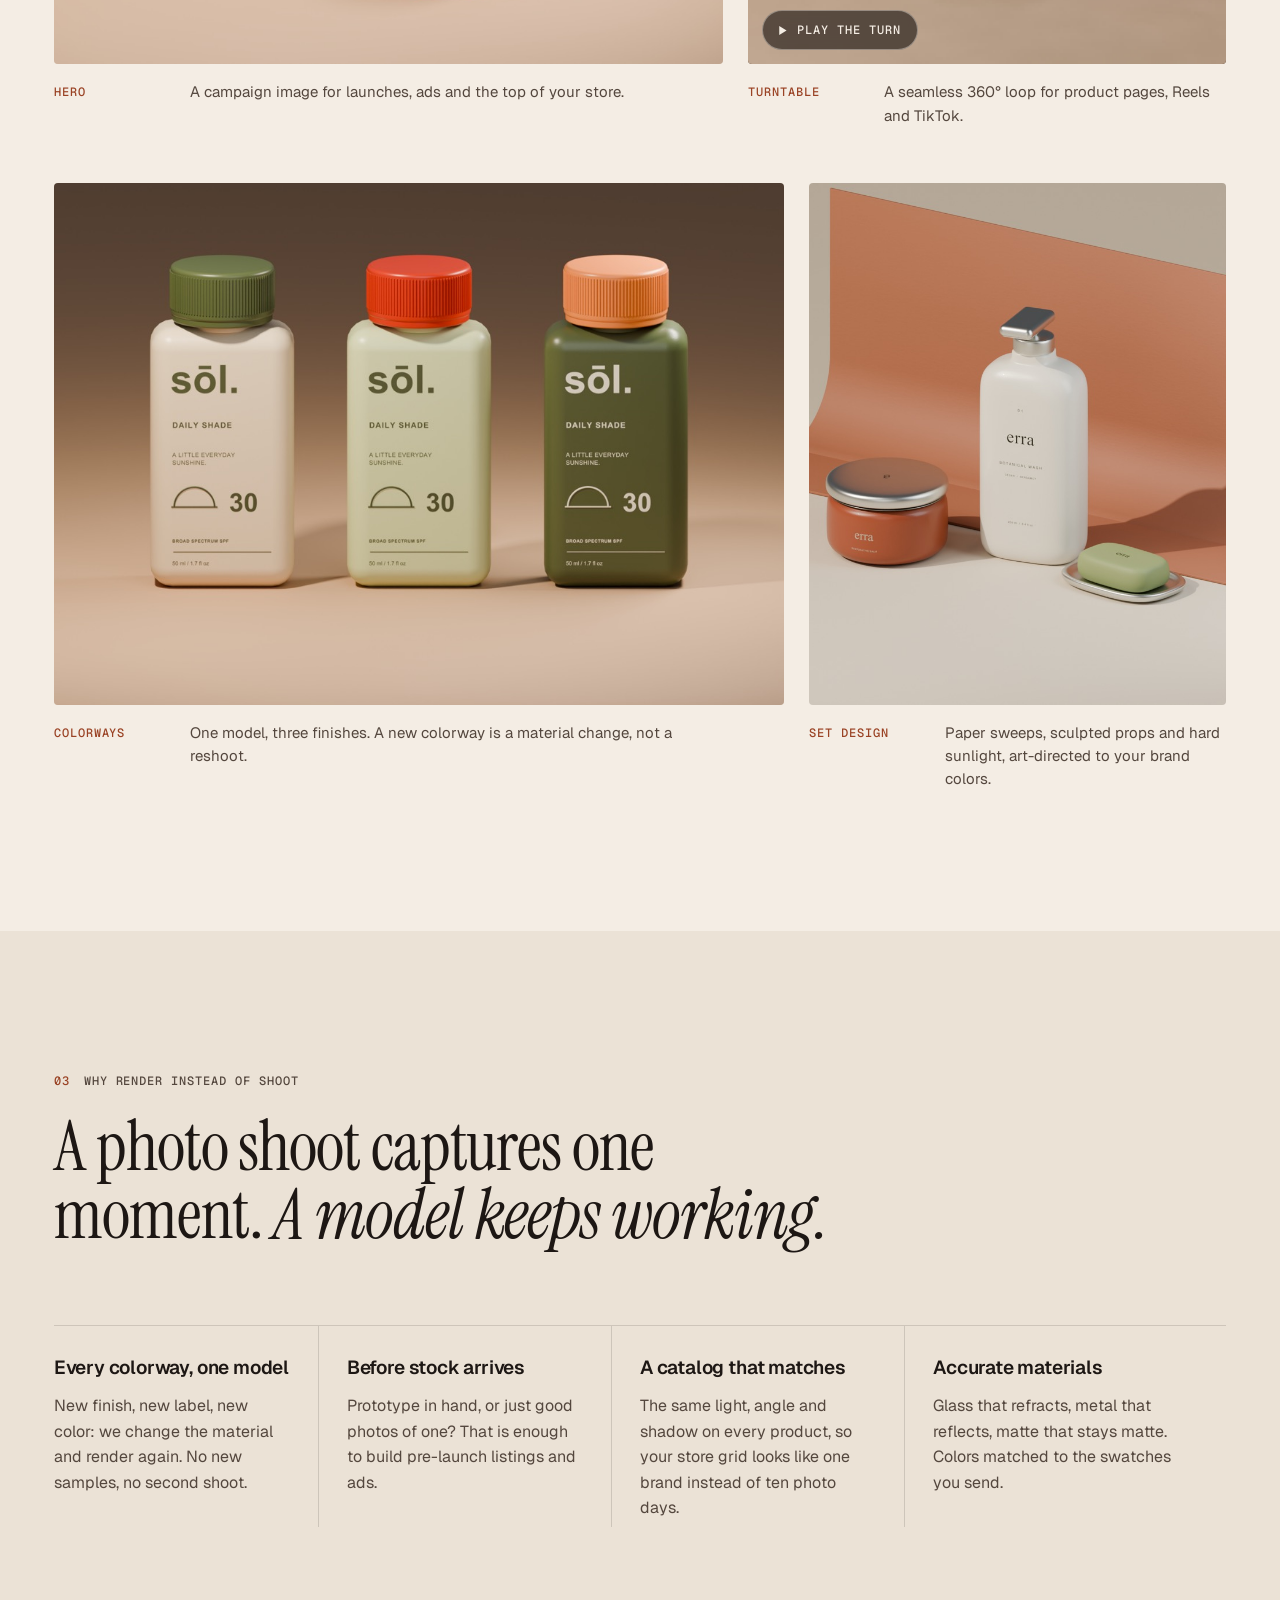
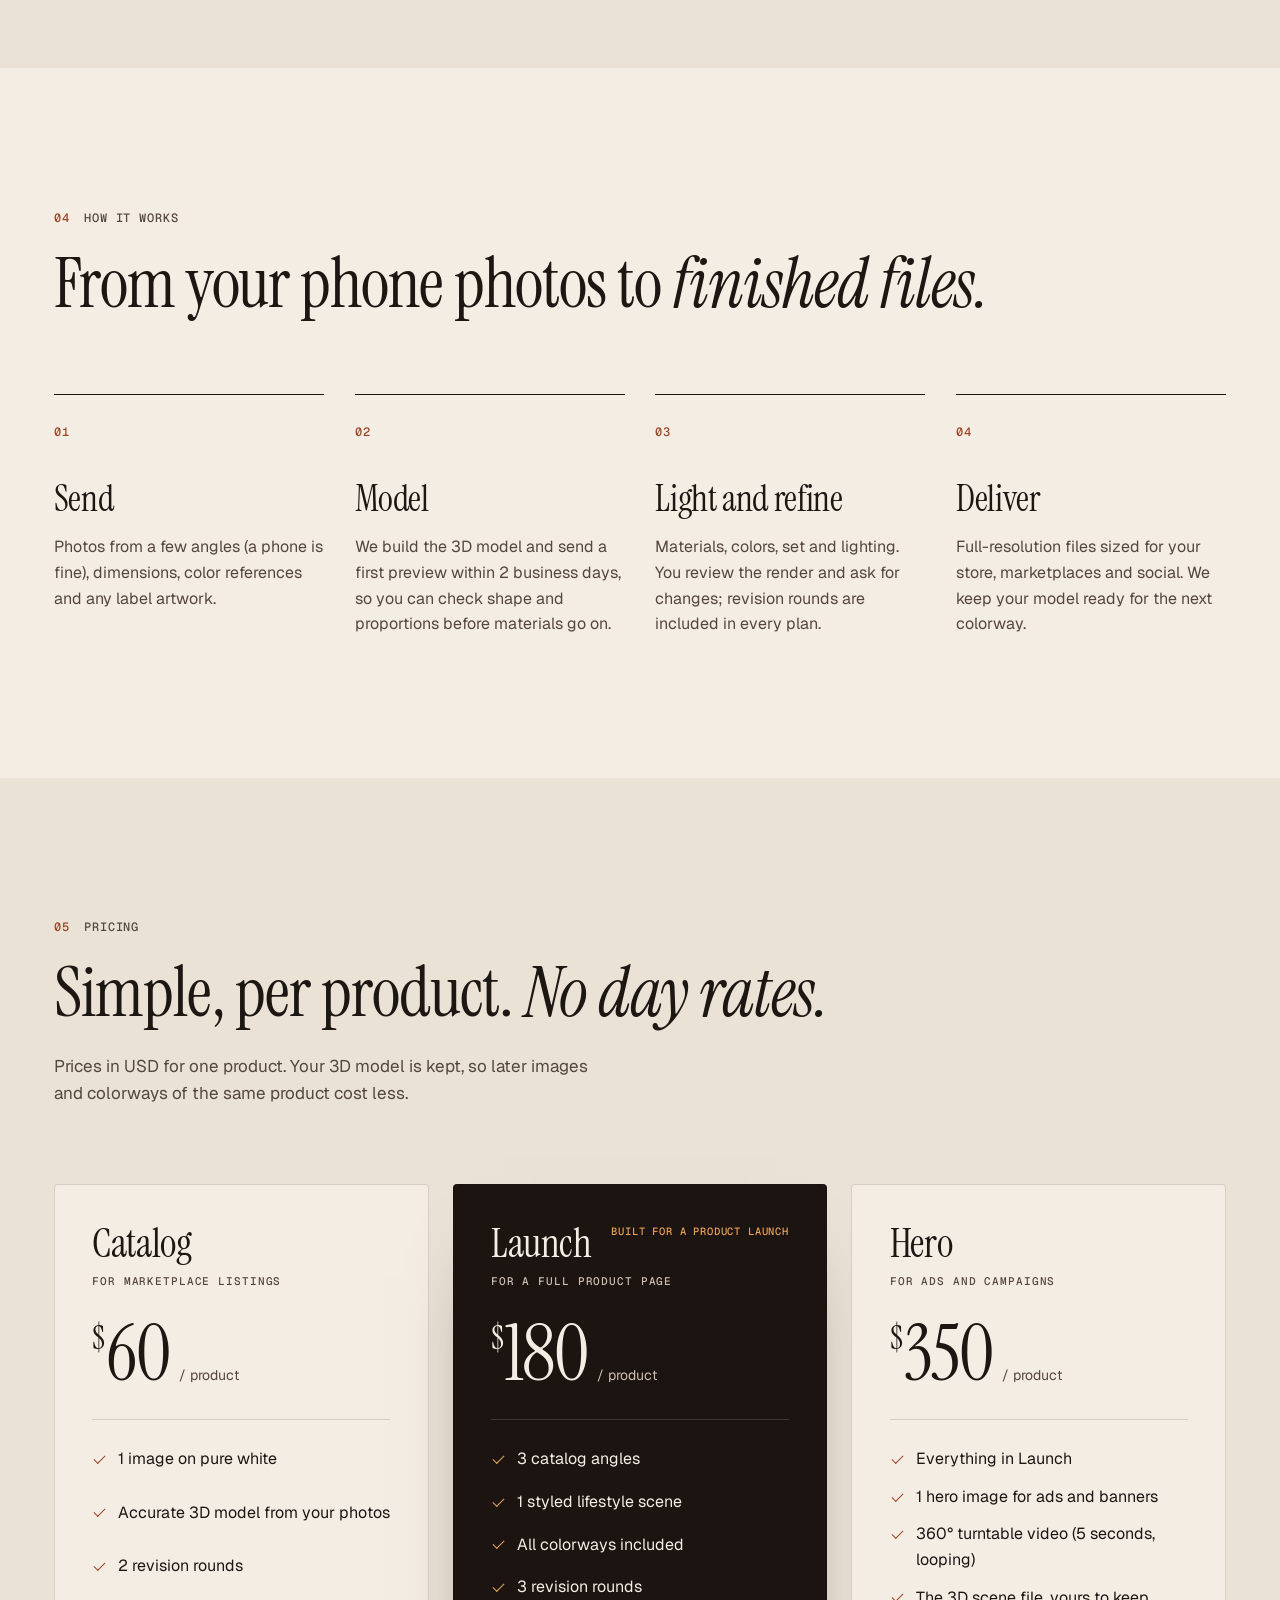
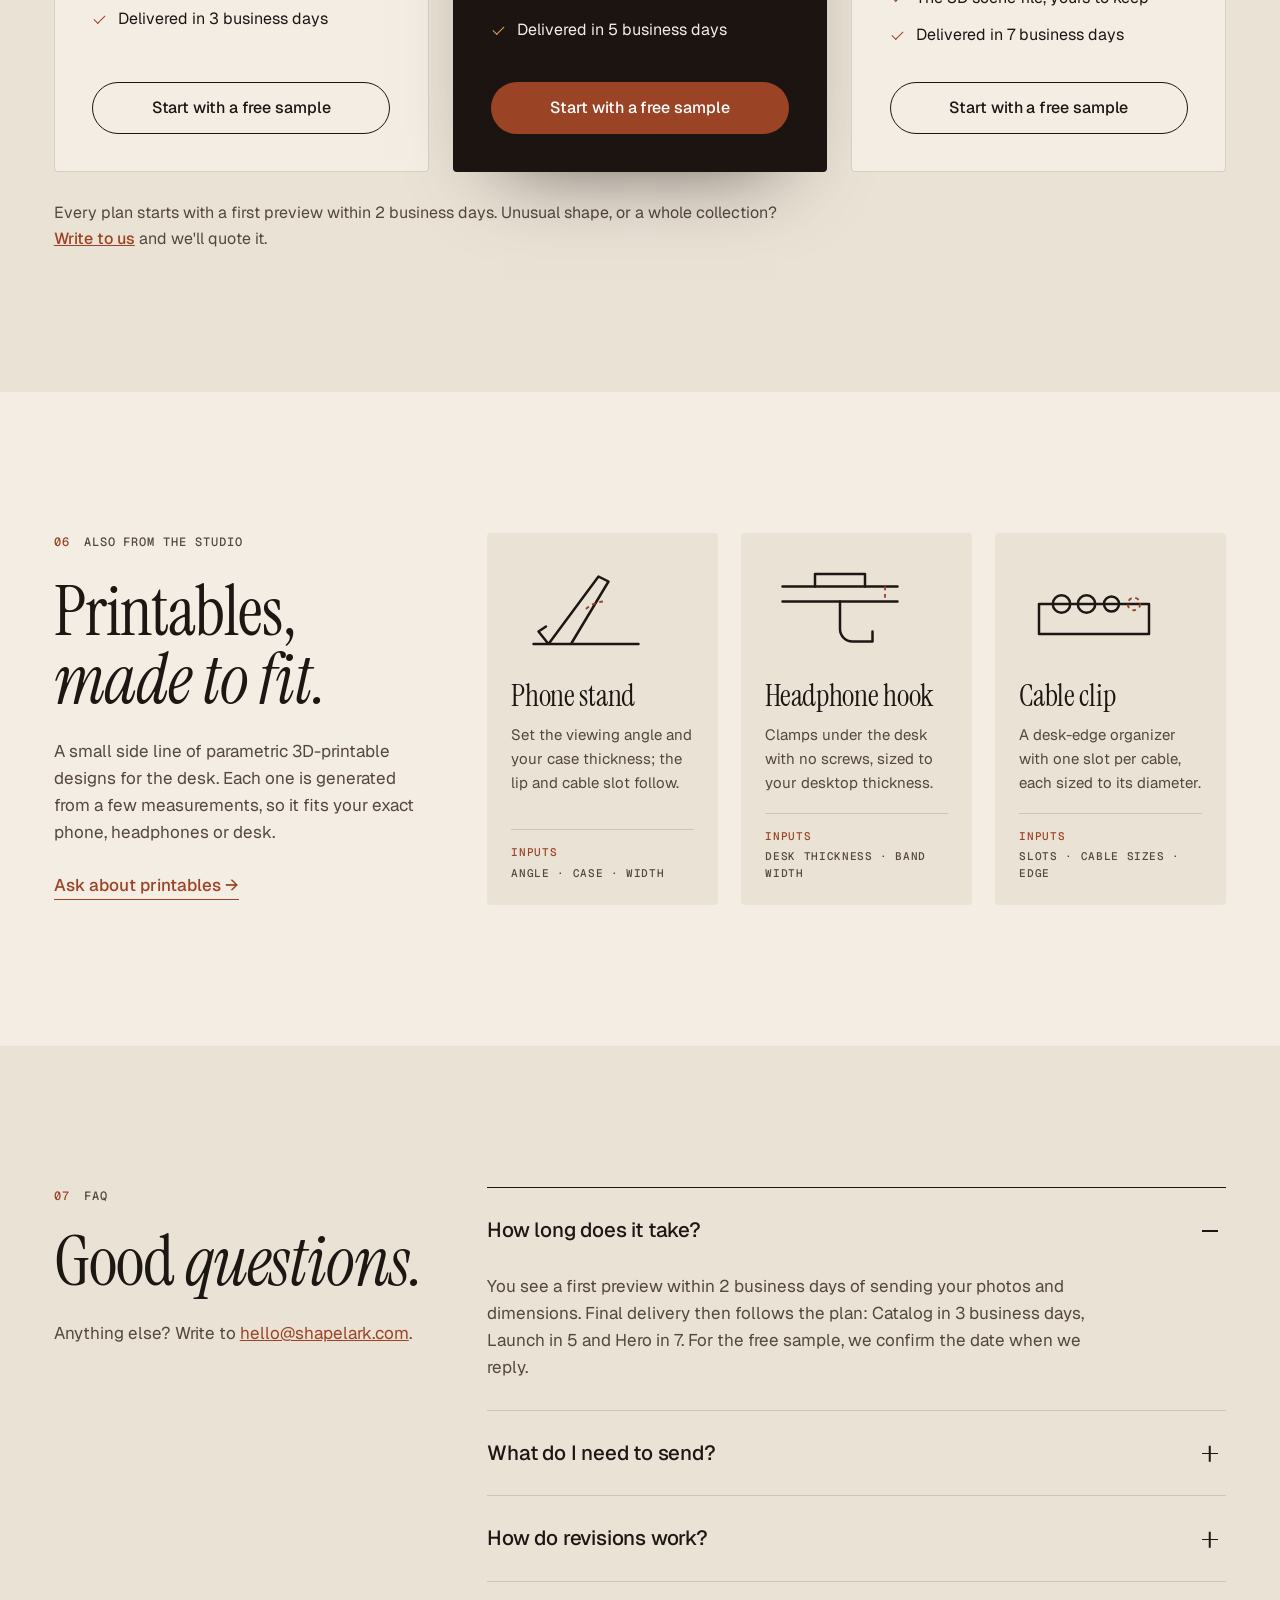
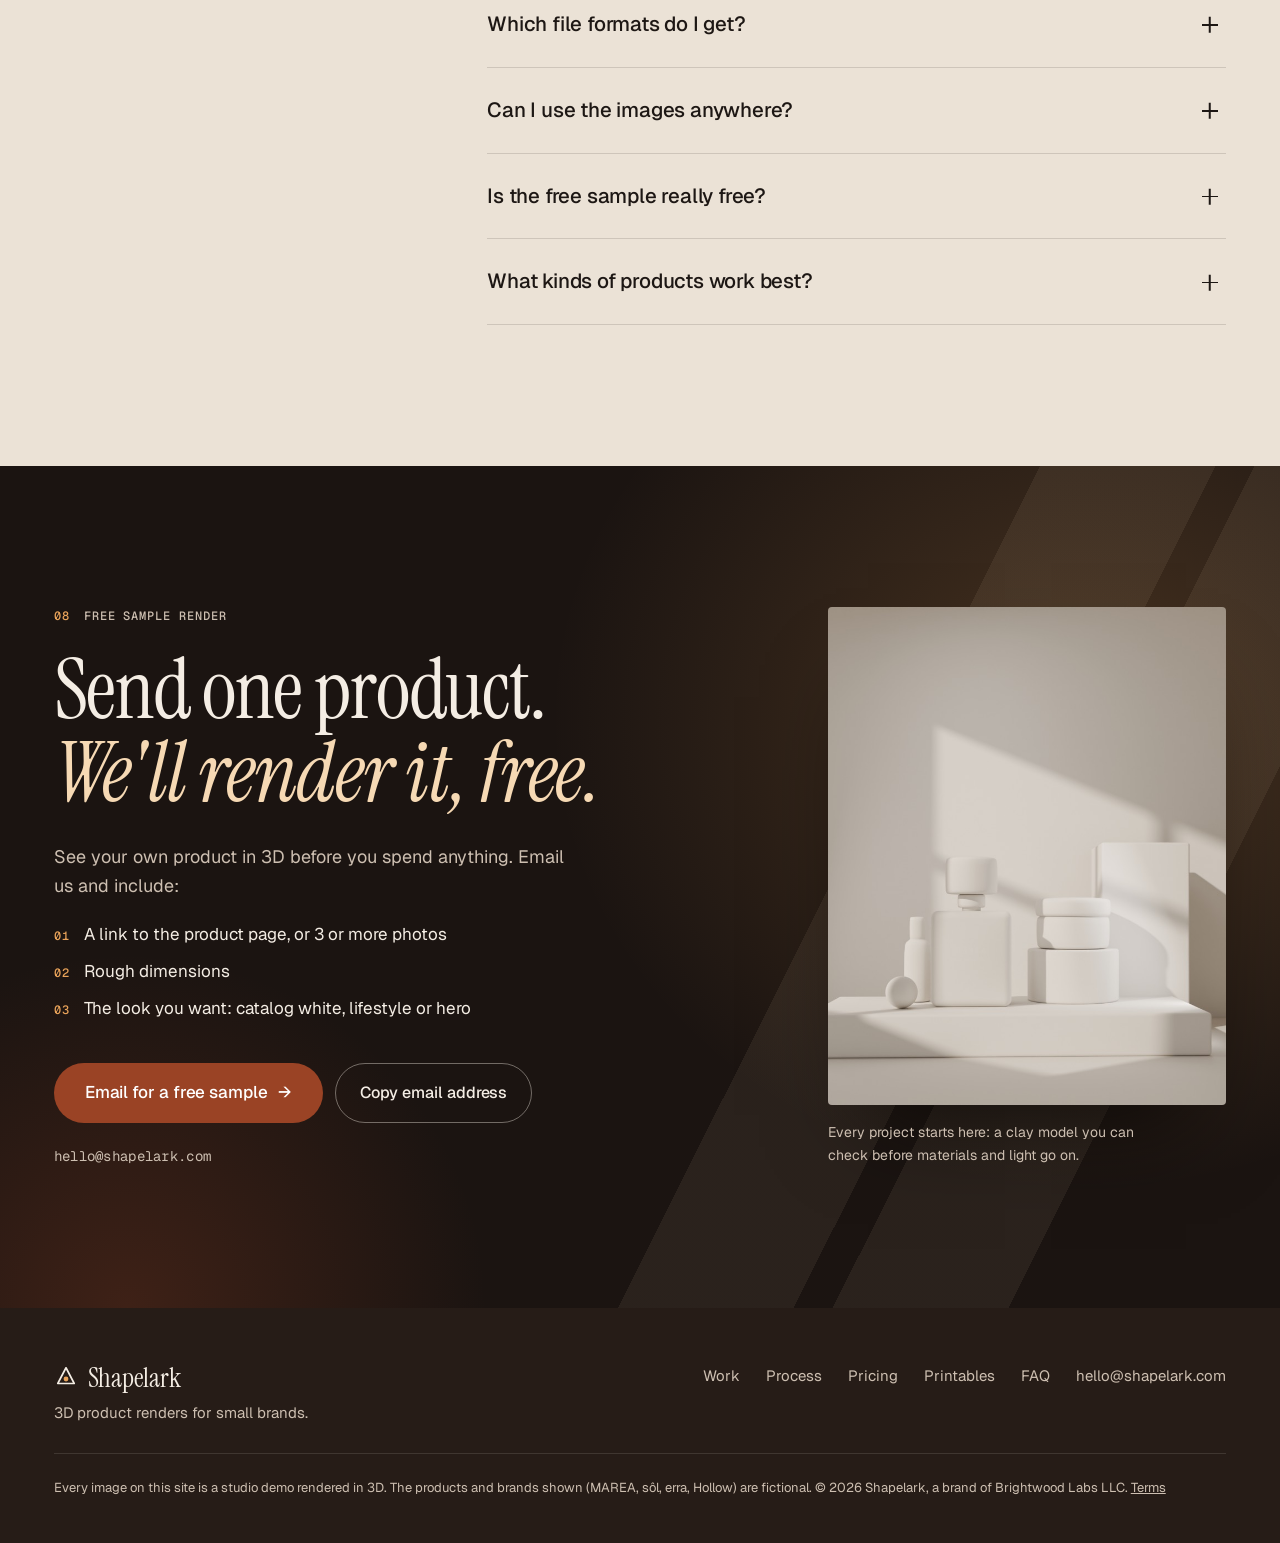
==== commit 283dcfc2: "FAQ heading: What do I need to send? Co-Authored-By: Claude Opus 5.5 (1M context) <noreply@anthropic" ====
--- a/index.html
+++ b/index.html
@@ -369,7 +369,7 @@
           <div class="qa-body"><p>You see a first preview within 2 business days of sending your photos and dimensions. Final delivery then follows the plan: Catalog in 3 business days, Launch in 5 and Hero in 7. For the free sample, we confirm the date when we reply.</p></div>
         </details>
         <details class="qa">
-          <summary>What should I send you?</summary>
+          <summary>What do I need to send?</summary>
           <div class="qa-body"><p>For the free sample, just a link to your product page or 2–3 clear phone photos, plus its rough size. Not sure what you have? Send what you can and we’ll ask for anything missing.</p><p>For a paid order, the more we have, the more exact the result:</p><ul><li>Photos from a few angles (front, back, side and top), taken in daylight.</li><li>Height, width and depth. A ruler or tape measure in one photo works too.</li><li>Your brand colors, if you have them, or a photo of the product next to a sheet of white paper.</li><li>Your logo and label artwork, if you have the files. If not, we’ll rebuild them from your photos.</li></ul></div>
         </details>
         <details class="qa">
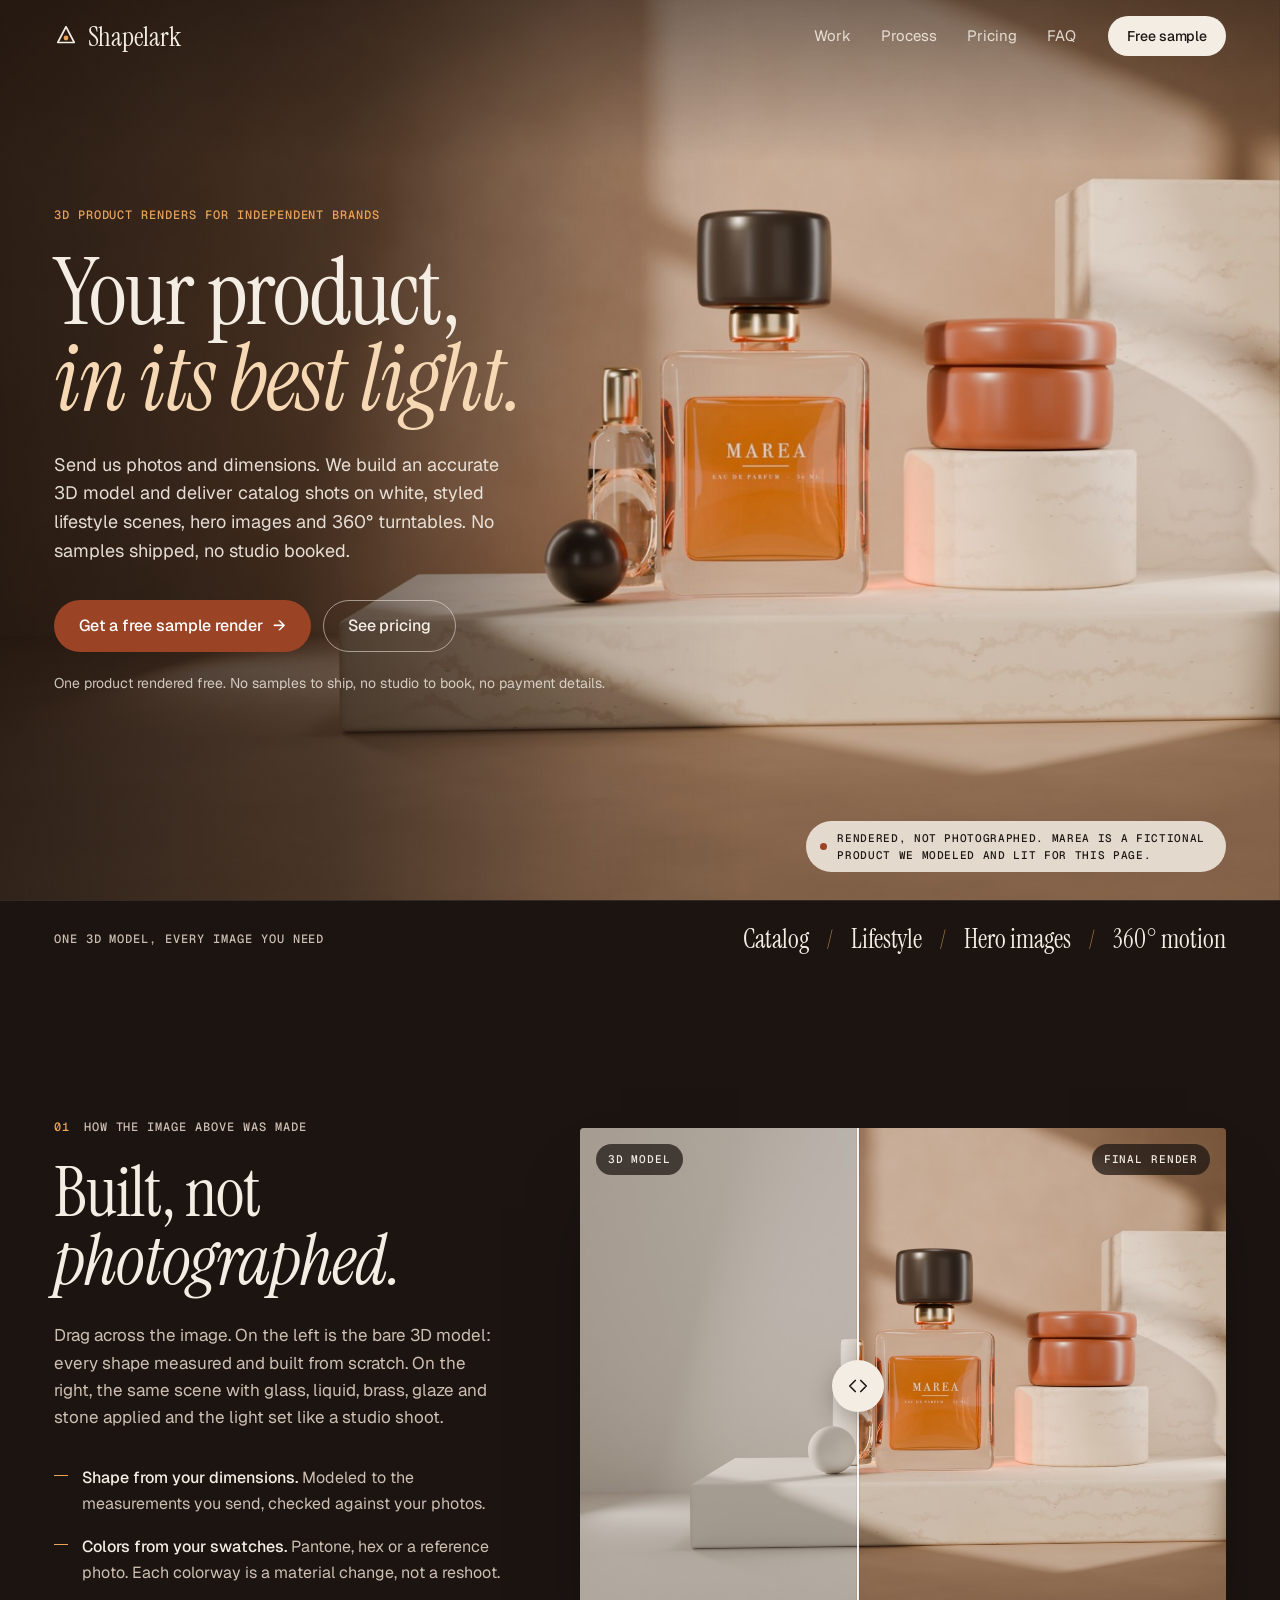
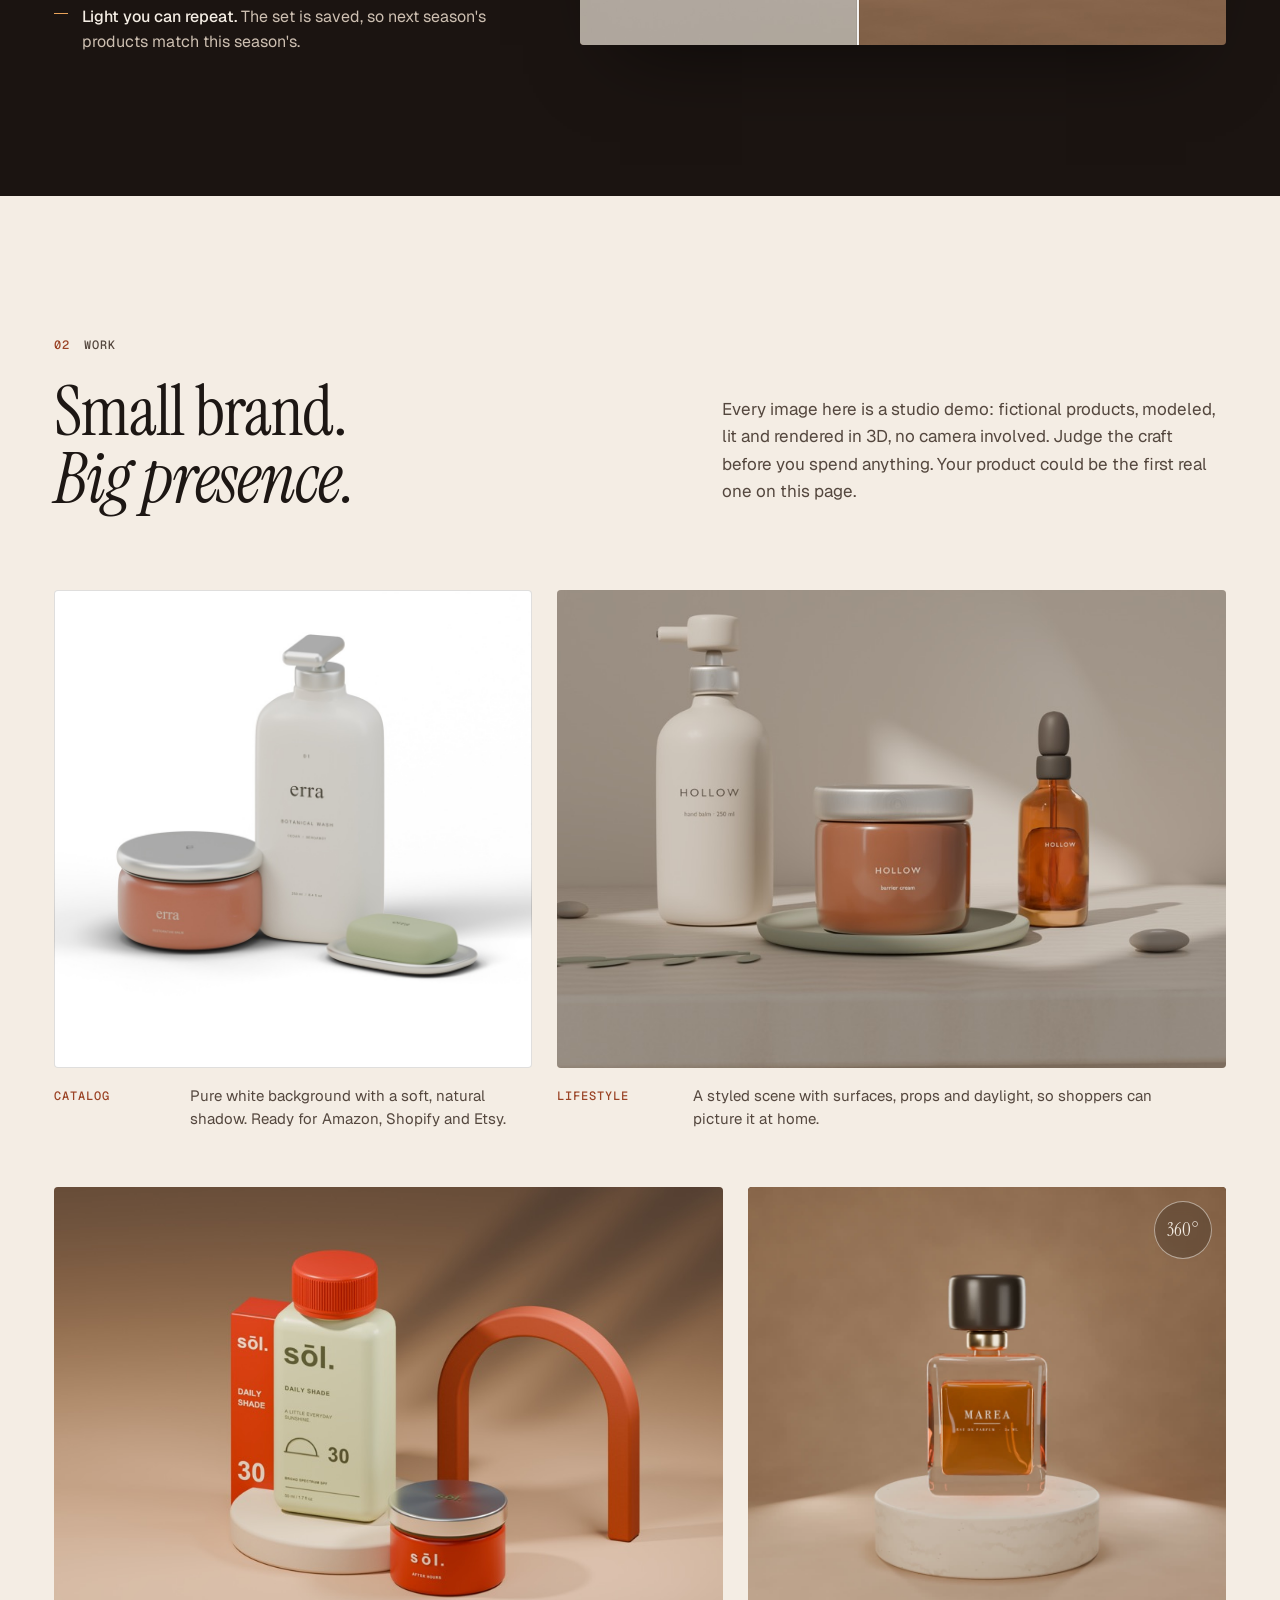
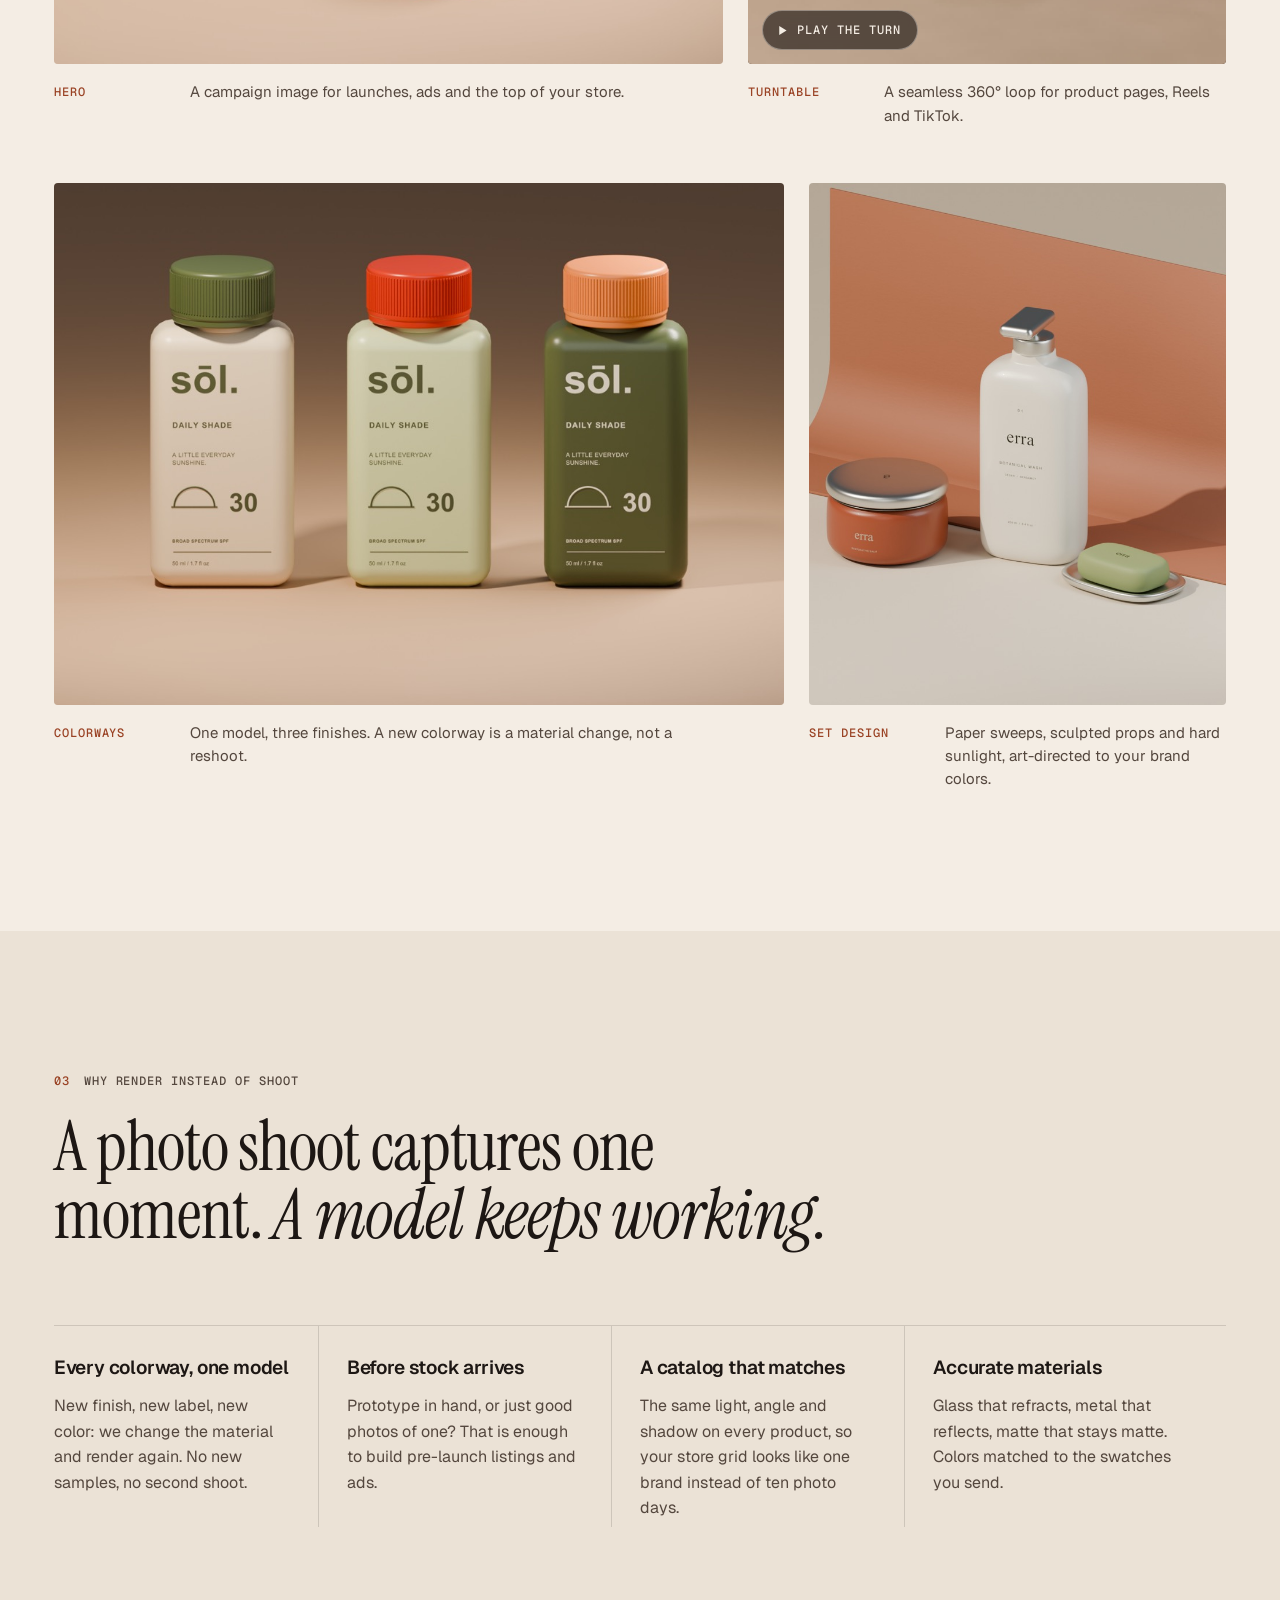
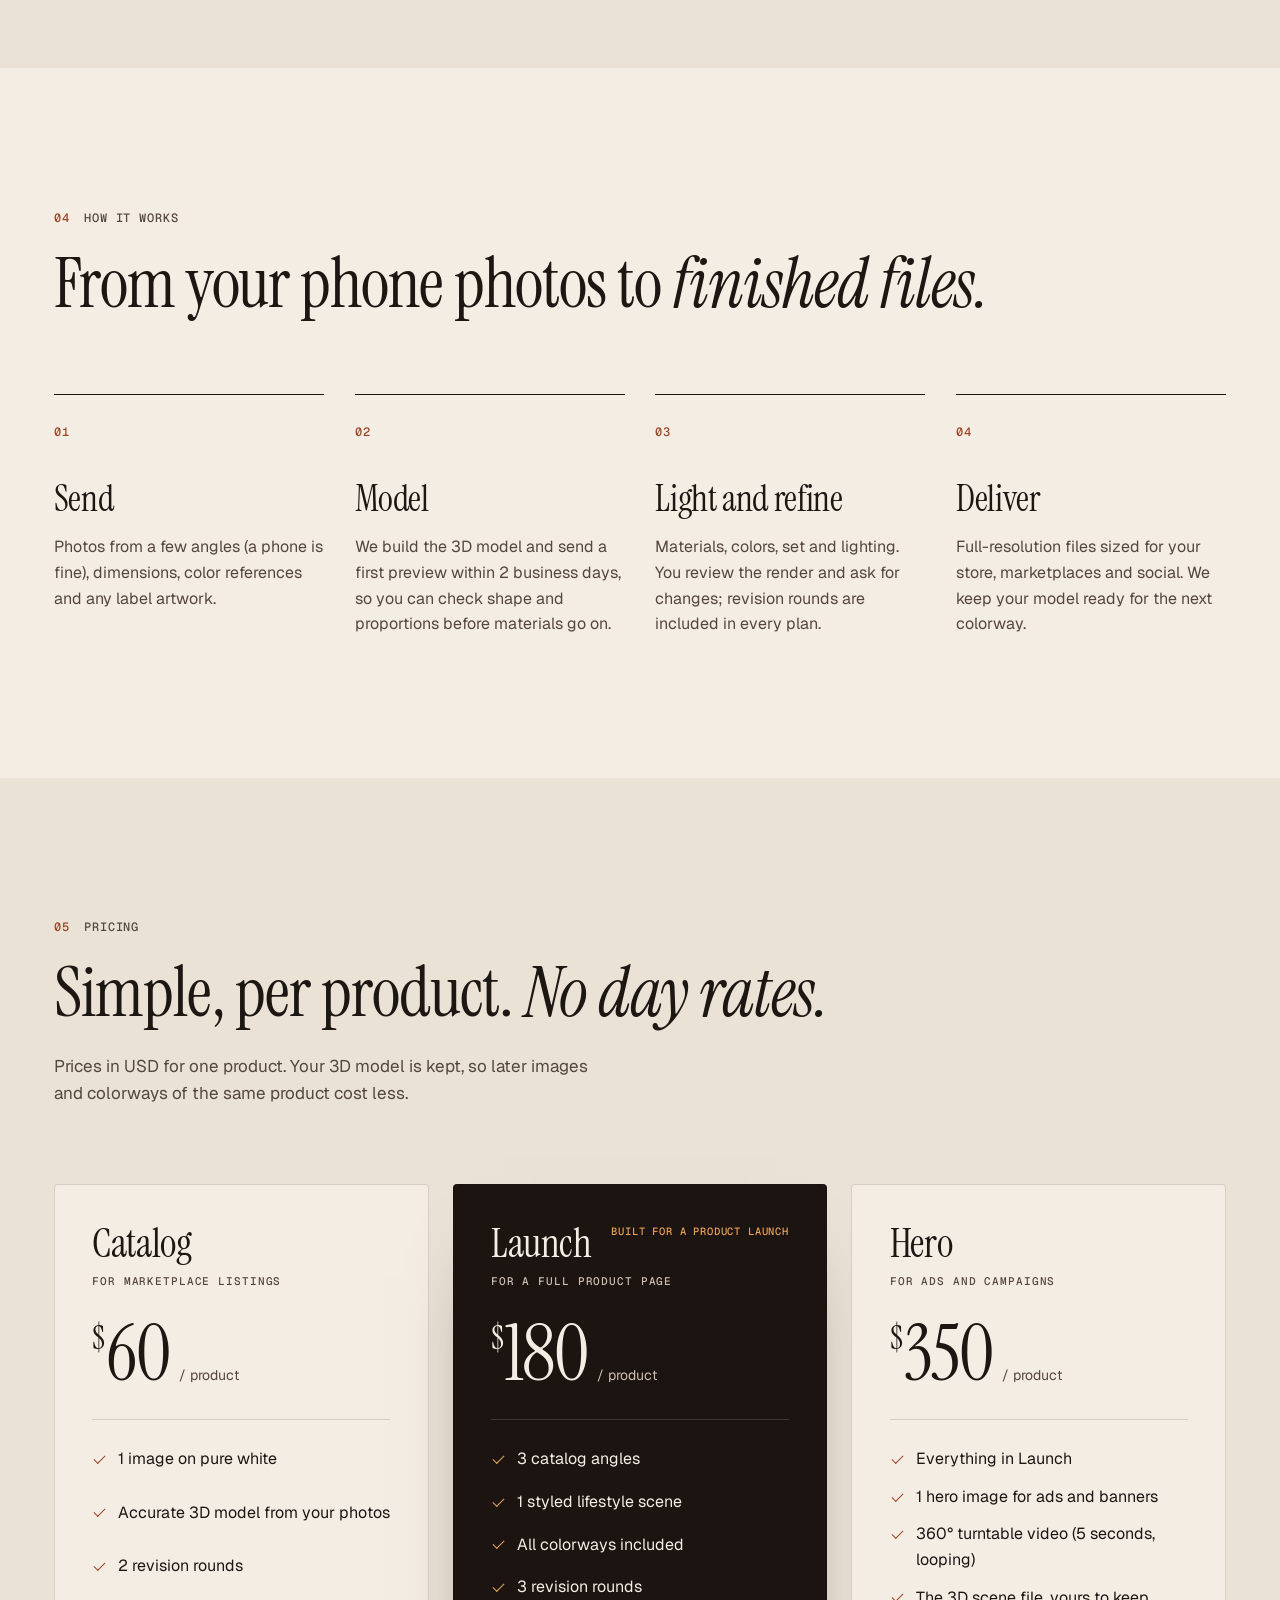
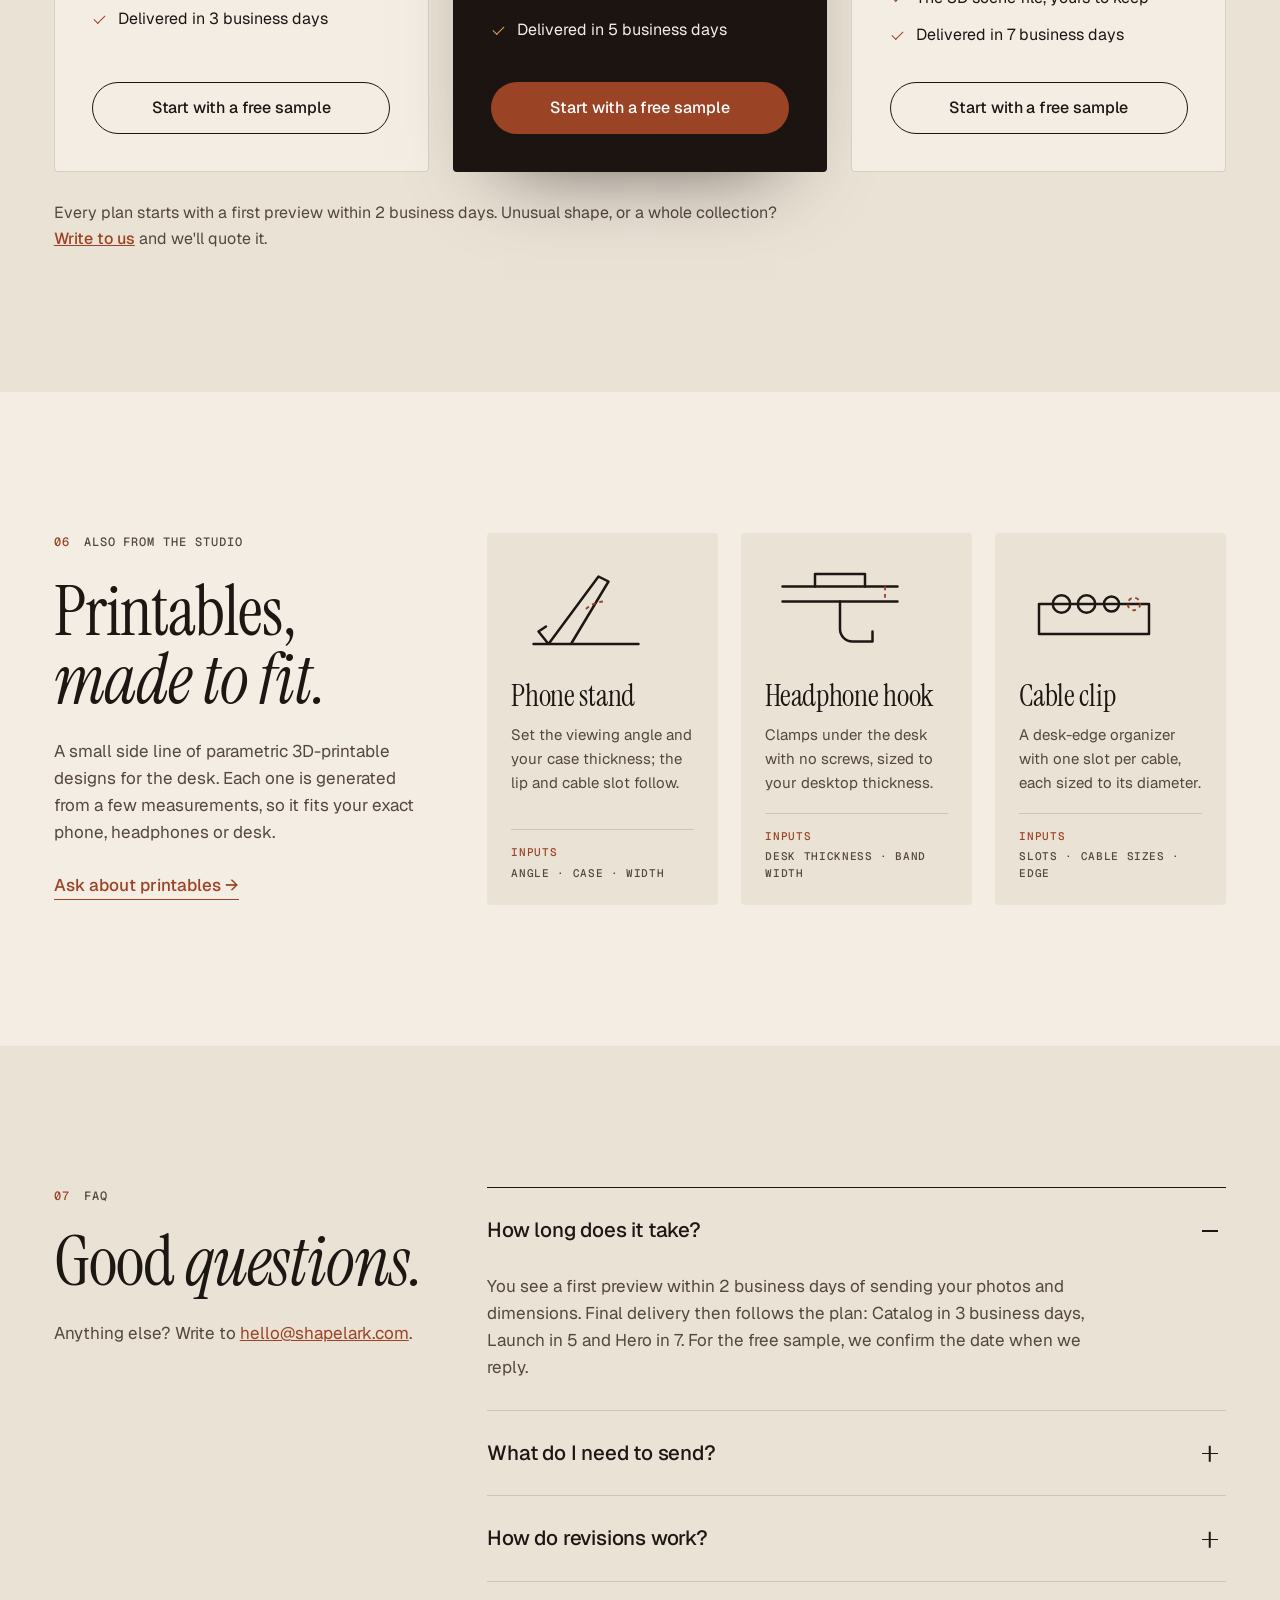
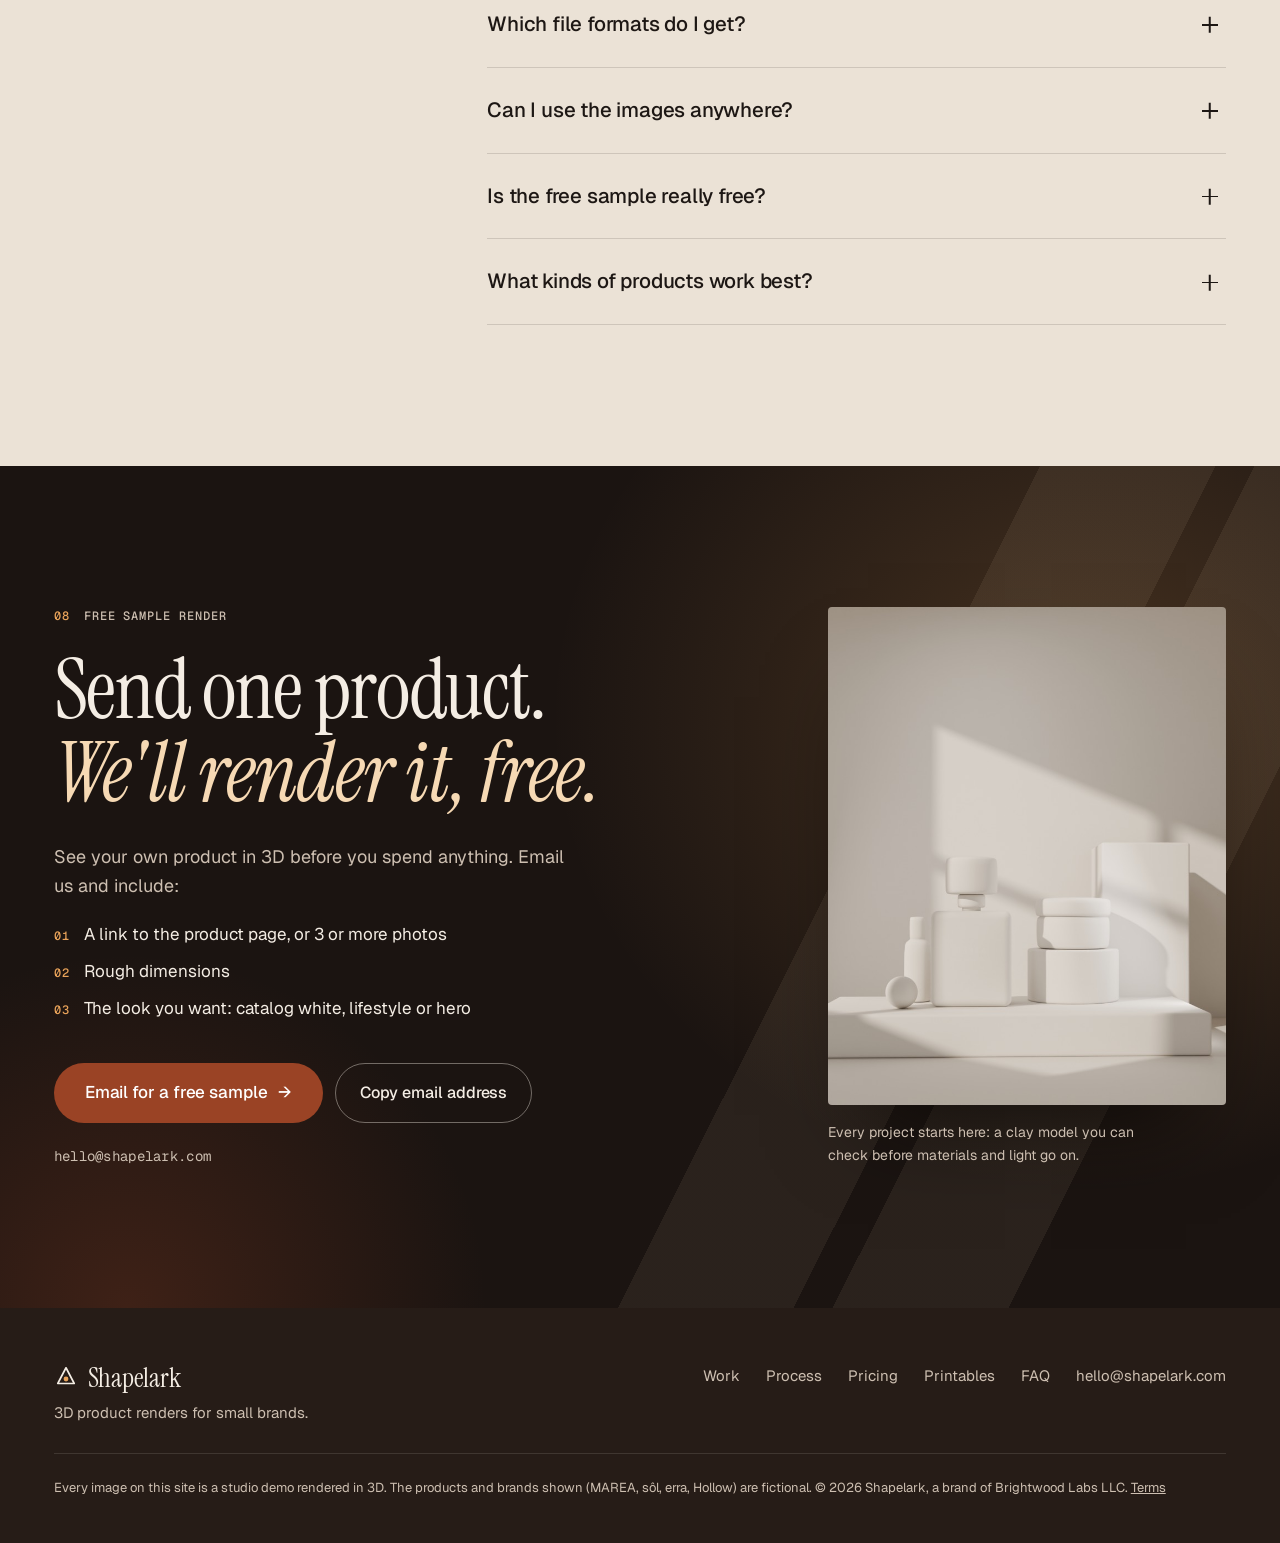
==== commit e9fac669: "Turntable: pedestal turns with the bottle, gold cap inlay shows rotation Co-Authored-By: Claude Opus" ====
--- a/index.html
+++ b/index.html
@@ -179,8 +179,8 @@
           </figure>
           <figure class="work" id="w-turntable">
             <div class="frame frame-video ar-square">
-              <video data-autoplay muted loop playsinline preload="none" poster="img/turntable-marea.jpg" width="1080" height="1080" aria-label="Five-second 360-degree turntable of the MAREA perfume bottle rotating on a travertine pedestal.">
-                <source src="media/turntable-marea.mp4" type="video/mp4">
+              <video data-autoplay muted loop playsinline preload="none" poster="img/turntable-marea.jpg?v=2" width="1080" height="1080" aria-label="Five-second 360-degree turntable of the MAREA perfume bottle rotating on a travertine pedestal.">
+                <source src="media/turntable-marea.mp4?v=2" type="video/mp4">
               </video>
               <span class="badge-360" aria-hidden="true">360°</span>
               <button class="video-toggle" type="button" data-video-toggle aria-pressed="false"><svg class="vt-icon vt-play" viewBox="0 0 16 16" aria-hidden="true"><path d="M4 2.5v11l9-5.5z" fill="currentColor"/></svg><svg class="vt-icon vt-pause" viewBox="0 0 16 16" aria-hidden="true"><path d="M4 2.5h3v11H4zM9 2.5h3v11H9z" fill="currentColor"/></svg><span class="vt-text vt-play">Play the turn</span><span class="vt-text vt-pause">Pause</span></button>
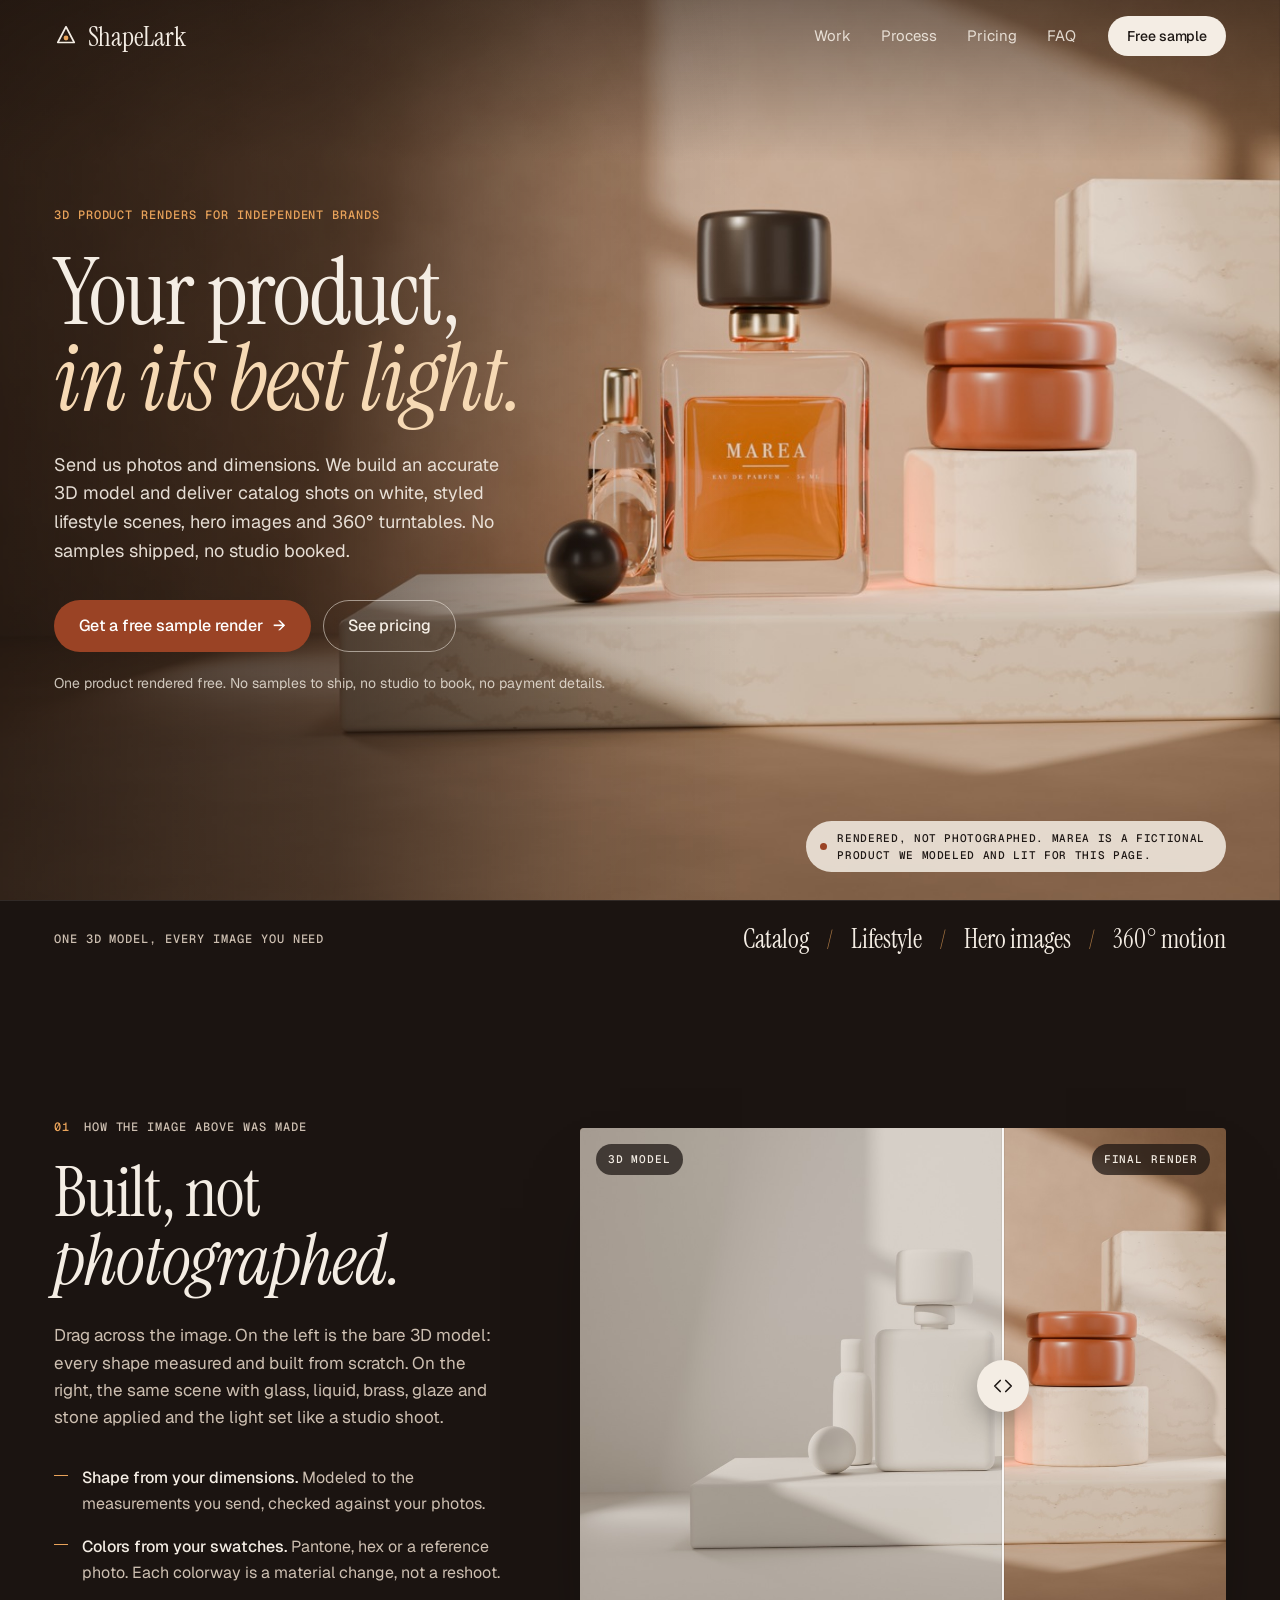
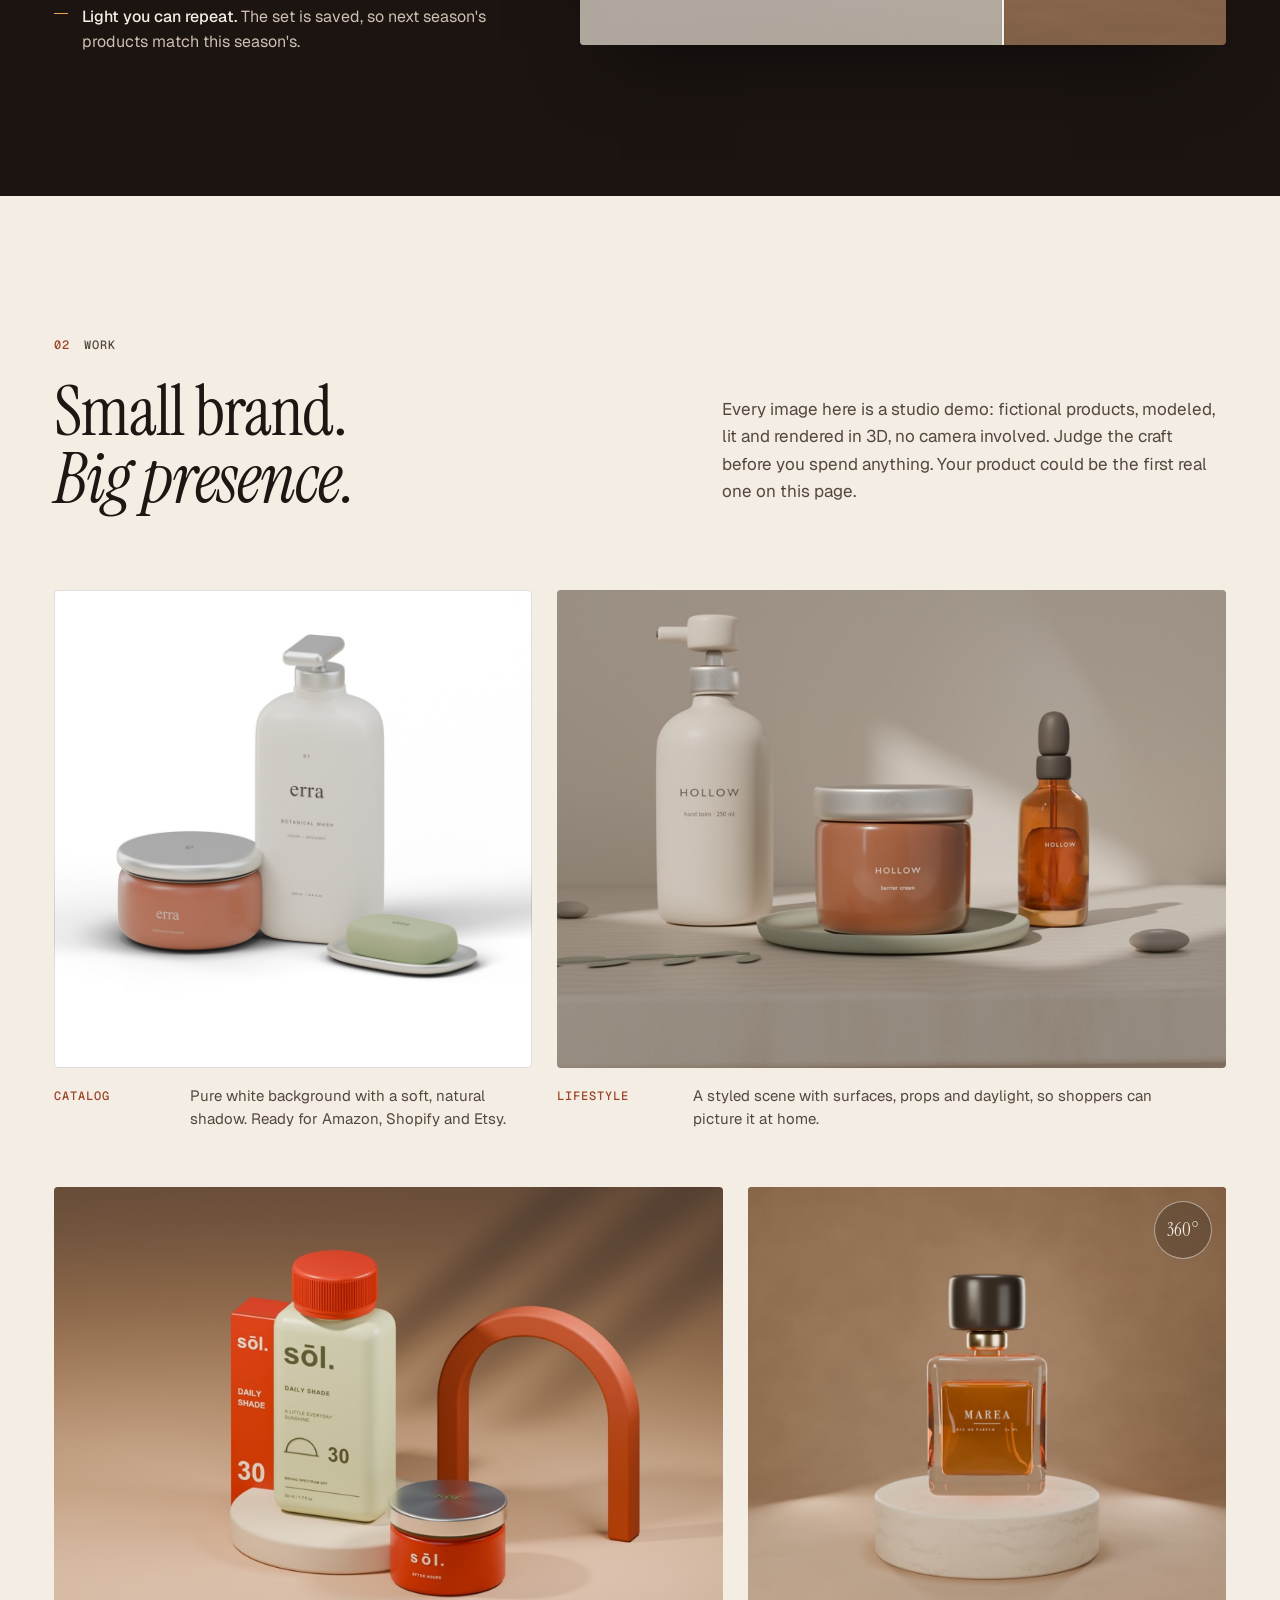
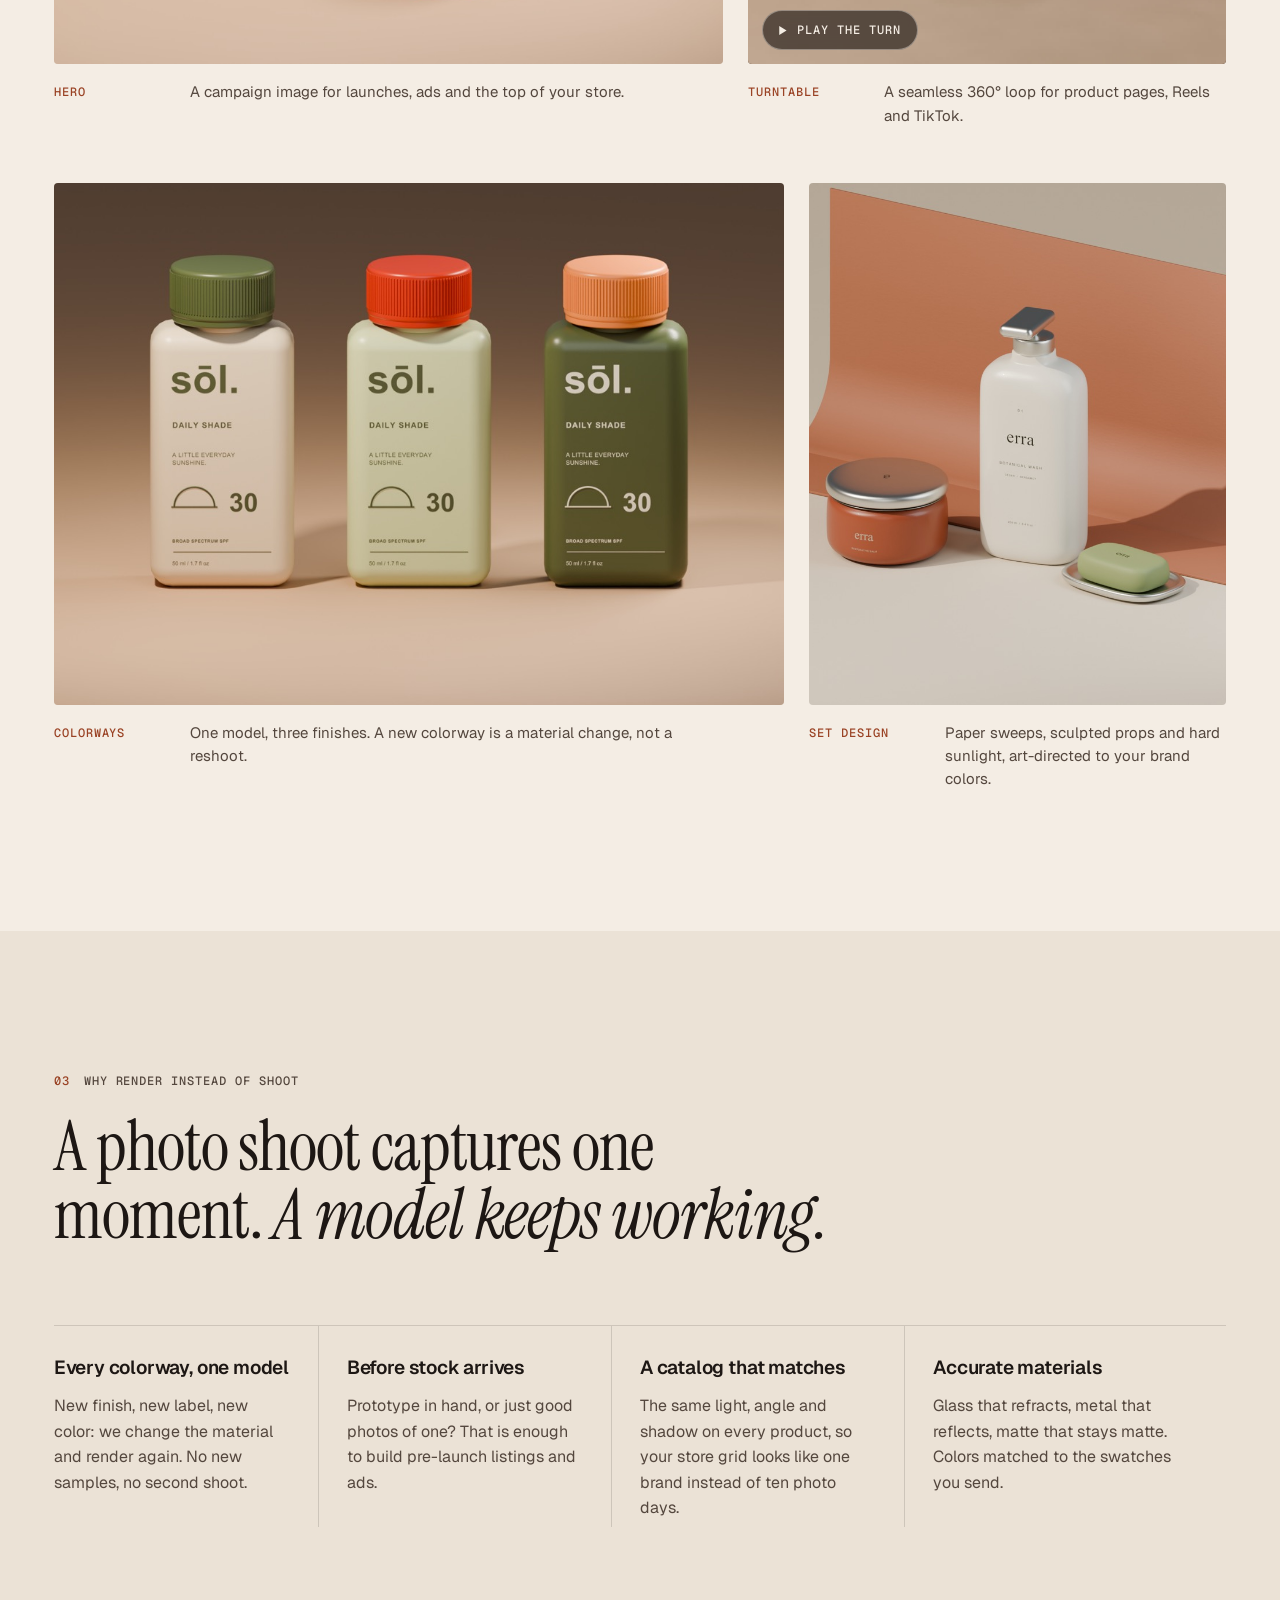
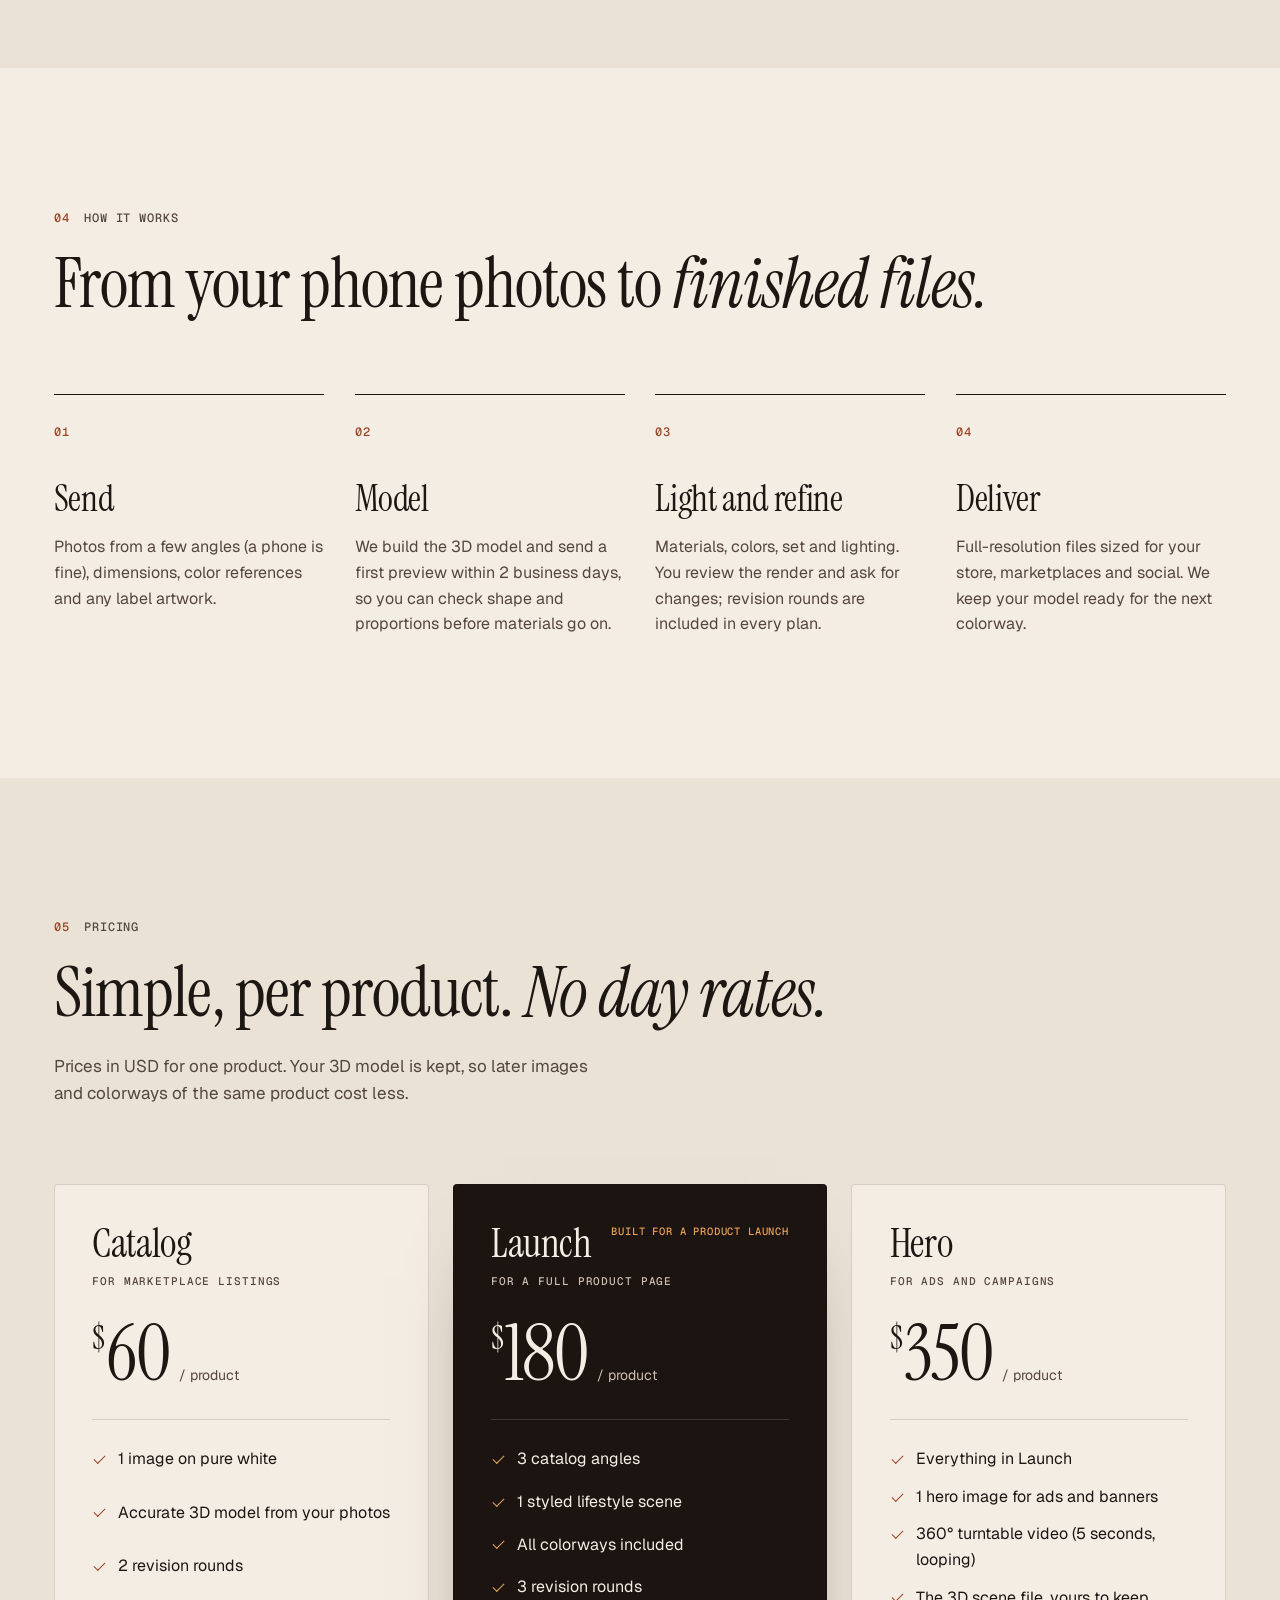
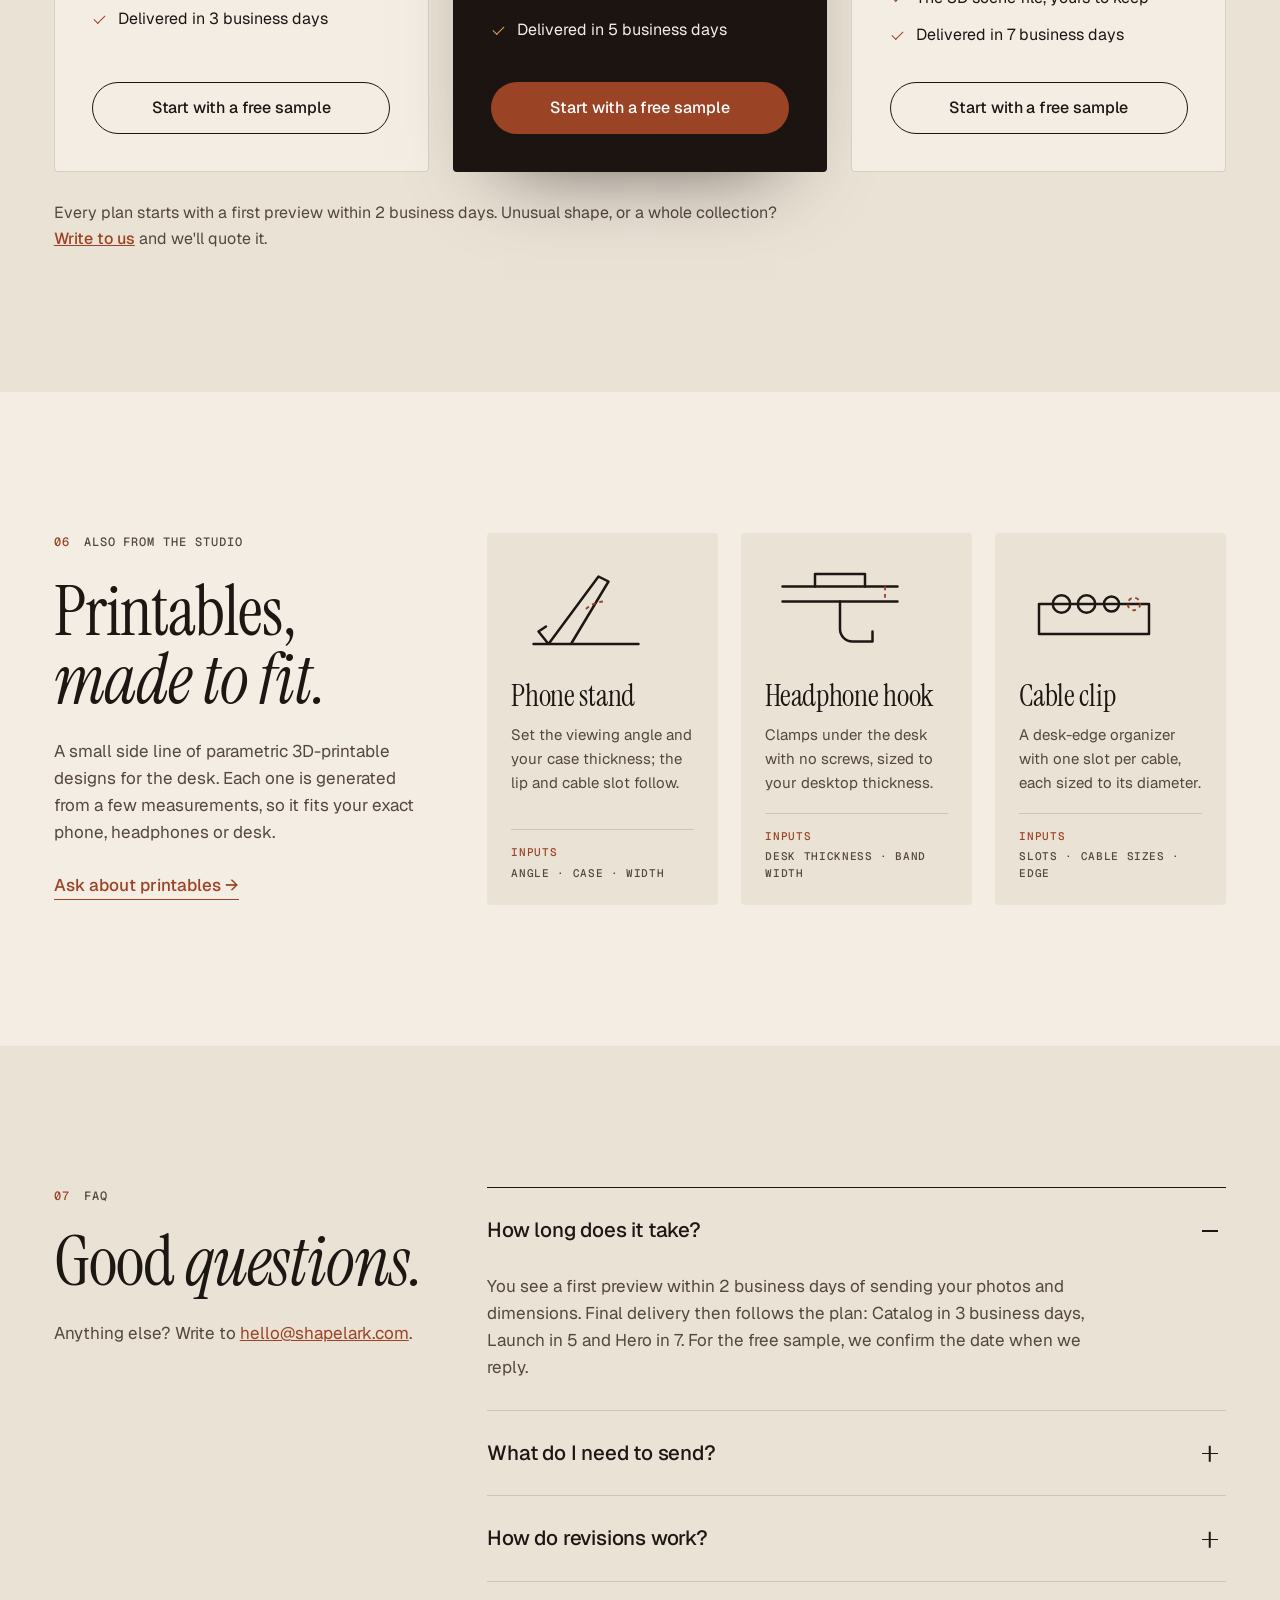
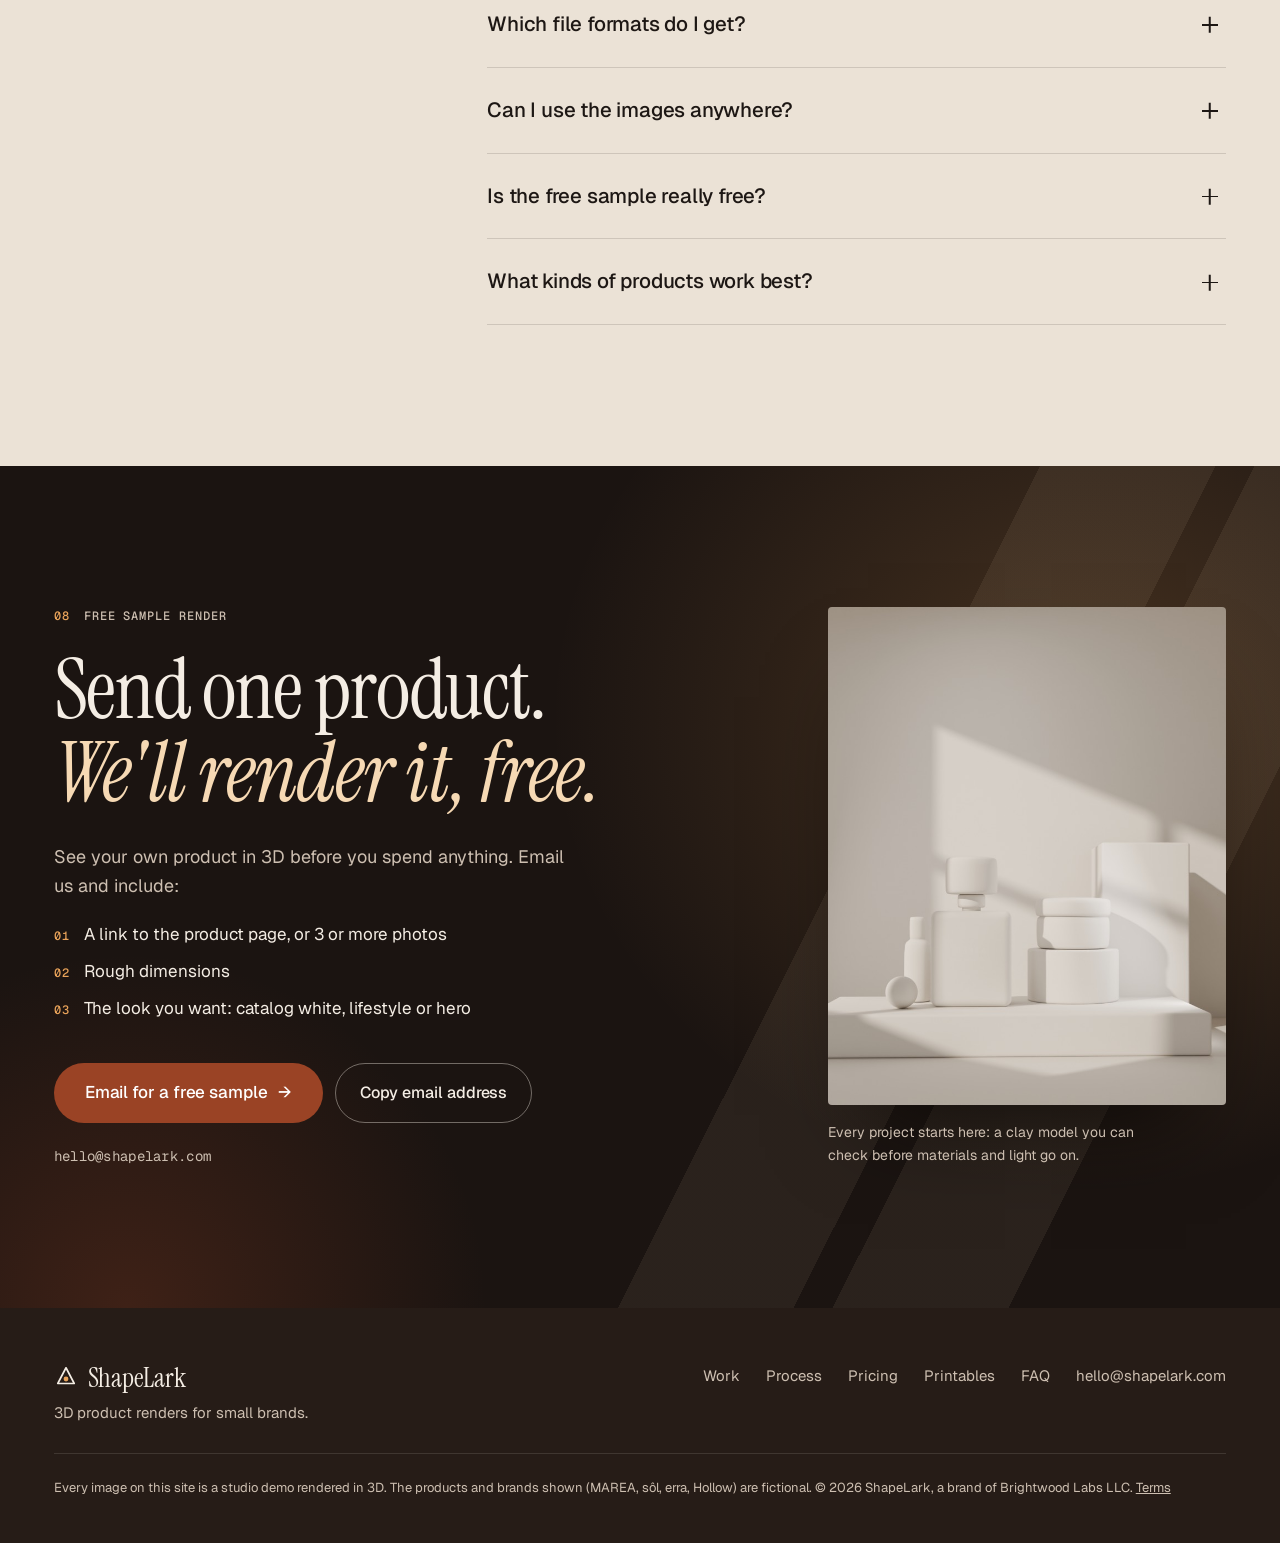
==== commit fad2ae15: "Brand styling: ShapeLark Co-Authored-By: Claude Opus 5.5 (1M context) <noreply@anthropic.com>" ====
--- a/index.html
+++ b/index.html
@@ -3,23 +3,23 @@
 <head>
 <meta charset="utf-8">
 <meta name="viewport" content="width=device-width, initial-scale=1, viewport-fit=cover">
-<title>Shapelark | 3D product renders for small brands</title>
+<title>ShapeLark | 3D product renders for small brands</title>
 <meta name="description" content="Catalog shots on white, lifestyle scenes, hero images and 360° turntables, rendered in 3D from your product photos. No samples shipped, no studio booked. Get a free sample render of one product.">
 <link rel="canonical" href="https://shapelark.com/">
 <meta name="theme-color" content="#1b1411">
 <meta name="color-scheme" content="light">
 
 <meta property="og:type" content="website">
-<meta property="og:site_name" content="Shapelark">
+<meta property="og:site_name" content="ShapeLark">
 <meta property="og:url" content="https://shapelark.com/">
-<meta property="og:title" content="Shapelark | Your product, in its best light">
+<meta property="og:title" content="ShapeLark | Your product, in its best light">
 <meta property="og:description" content="3D product renders for Shopify, Etsy and Amazon brands. Catalog on white, lifestyle scenes, hero images and 360° turntables, without a photo shoot. Your first render is free.">
 <meta property="og:image" content="https://shapelark.com/img/og.jpg">
 <meta property="og:image:width" content="1200">
 <meta property="og:image:height" content="630">
 <meta property="og:image:alt" content="A 3D-rendered amber perfume bottle and terracotta jar on travertine in warm window light">
 <meta name="twitter:card" content="summary_large_image">
-<meta name="twitter:title" content="Shapelark | Your product, in its best light">
+<meta name="twitter:title" content="ShapeLark | Your product, in its best light">
 <meta name="twitter:description" content="3D product renders for small brands. Your first render is free.">
 <meta name="twitter:image" content="https://shapelark.com/img/og.jpg">
 
@@ -37,7 +37,7 @@
 {
   "@context": "https://schema.org",
   "@type": "ProfessionalService",
-  "name": "Shapelark",
+  "name": "ShapeLark",
   "url": "https://shapelark.com/",
   "email": "hello@shapelark.com",
   "image": "https://shapelark.com/img/og.jpg",
@@ -55,9 +55,9 @@
 
 <header class="site-header" data-header>
   <div class="bar">
-    <a class="brand" href="#top" aria-label="Shapelark, back to top">
+    <a class="brand" href="#top" aria-label="ShapeLark, back to top">
       <svg class="brand-mark" viewBox="0 0 32 32" aria-hidden="true"><path d="M5 26 L16 5 L27 26 Z" fill="none" stroke="currentColor" stroke-width="2.2" stroke-linejoin="round"/><circle cx="16" cy="20" r="3.2" fill="var(--amber)"/></svg>
-      <span>Shapelark</span>
+      <span>ShapeLark</span>
     </a>
     <nav class="nav" aria-label="Main">
       <a href="#work">Work</a>
@@ -96,7 +96,7 @@
     </div>
   </section>
 
-  <div class="strip" aria-label="What Shapelark makes">
+  <div class="strip" aria-label="What ShapeLark makes">
     <div class="wrap strip-inner">
       <p class="strip-label">One 3D model, every image you need</p>
       <ul class="strip-list" role="list">
@@ -410,7 +410,7 @@
           <li>The look you want: catalog white, lifestyle or hero</li>
         </ol>
         <div class="cta-row">
-          <a class="btn btn-primary btn-large" href="mailto:hello@shapelark.com?subject=Free%20sample%20render&amp;body=Hi%20Shapelark%2C%0A%0AProduct%20link%20or%20photos%3A%20%0ADimensions%3A%20%0ALook%20I'd%20like%20(catalog%20white%20%2F%20lifestyle%20%2F%20hero)%3A%20%0A%0AThanks!">Email for a free sample <span aria-hidden="true" class="arrow">→</span></a>
+          <a class="btn btn-primary btn-large" href="mailto:hello@shapelark.com?subject=Free%20sample%20render&amp;body=Hi%20ShapeLark%2C%0A%0AProduct%20link%20or%20photos%3A%20%0ADimensions%3A%20%0ALook%20I'd%20like%20(catalog%20white%20%2F%20lifestyle%20%2F%20hero)%3A%20%0A%0AThanks!">Email for a free sample <span aria-hidden="true" class="arrow">→</span></a>
           <button class="btn btn-ghost-light copy" type="button" data-copy="hello@shapelark.com"><span data-copy-label>Copy email address</span></button>
         </div>
         <p class="email-plain">hello@shapelark.com</p>
@@ -428,9 +428,9 @@
 <footer class="site-footer">
   <div class="wrap foot">
     <div class="foot-brand">
-      <a class="brand" href="#top" aria-label="Shapelark, back to top">
+      <a class="brand" href="#top" aria-label="ShapeLark, back to top">
         <svg class="brand-mark" viewBox="0 0 32 32" aria-hidden="true"><path d="M5 26 L16 5 L27 26 Z" fill="none" stroke="currentColor" stroke-width="2.2" stroke-linejoin="round"/><circle cx="16" cy="20" r="3.2" fill="var(--amber)"/></svg>
-        <span>Shapelark</span>
+        <span>ShapeLark</span>
       </a>
       <p>3D product renders for small brands.</p>
     </div>
@@ -442,7 +442,7 @@
       <a href="#faq">FAQ</a>
       <a href="mailto:hello@shapelark.com">hello@shapelark.com</a>
     </nav>
-    <p class="foot-note">Every image on this site is a studio demo rendered in 3D. The products and brands shown (MAREA, sôl, erra, Hollow) are fictional. &copy; 2026 Shapelark, a brand of Brightwood Labs LLC. <a href="terms.html">Terms</a></p>
+    <p class="foot-note">Every image on this site is a studio demo rendered in 3D. The products and brands shown (MAREA, sôl, erra, Hollow) are fictional. &copy; 2026 ShapeLark, a brand of Brightwood Labs LLC. <a href="terms.html">Terms</a></p>
   </div>
 </footer>
 
--- a/styles.css
+++ b/styles.css
@@ -1,4 +1,4 @@
-/* Shapelark: warm studio light. Palette sampled from the hero render. */
+/* ShapeLark: warm studio light. Palette sampled from the hero render. */
 :root {
   --paper: #f4ede4;
   --paper-2: #ebe2d6;
